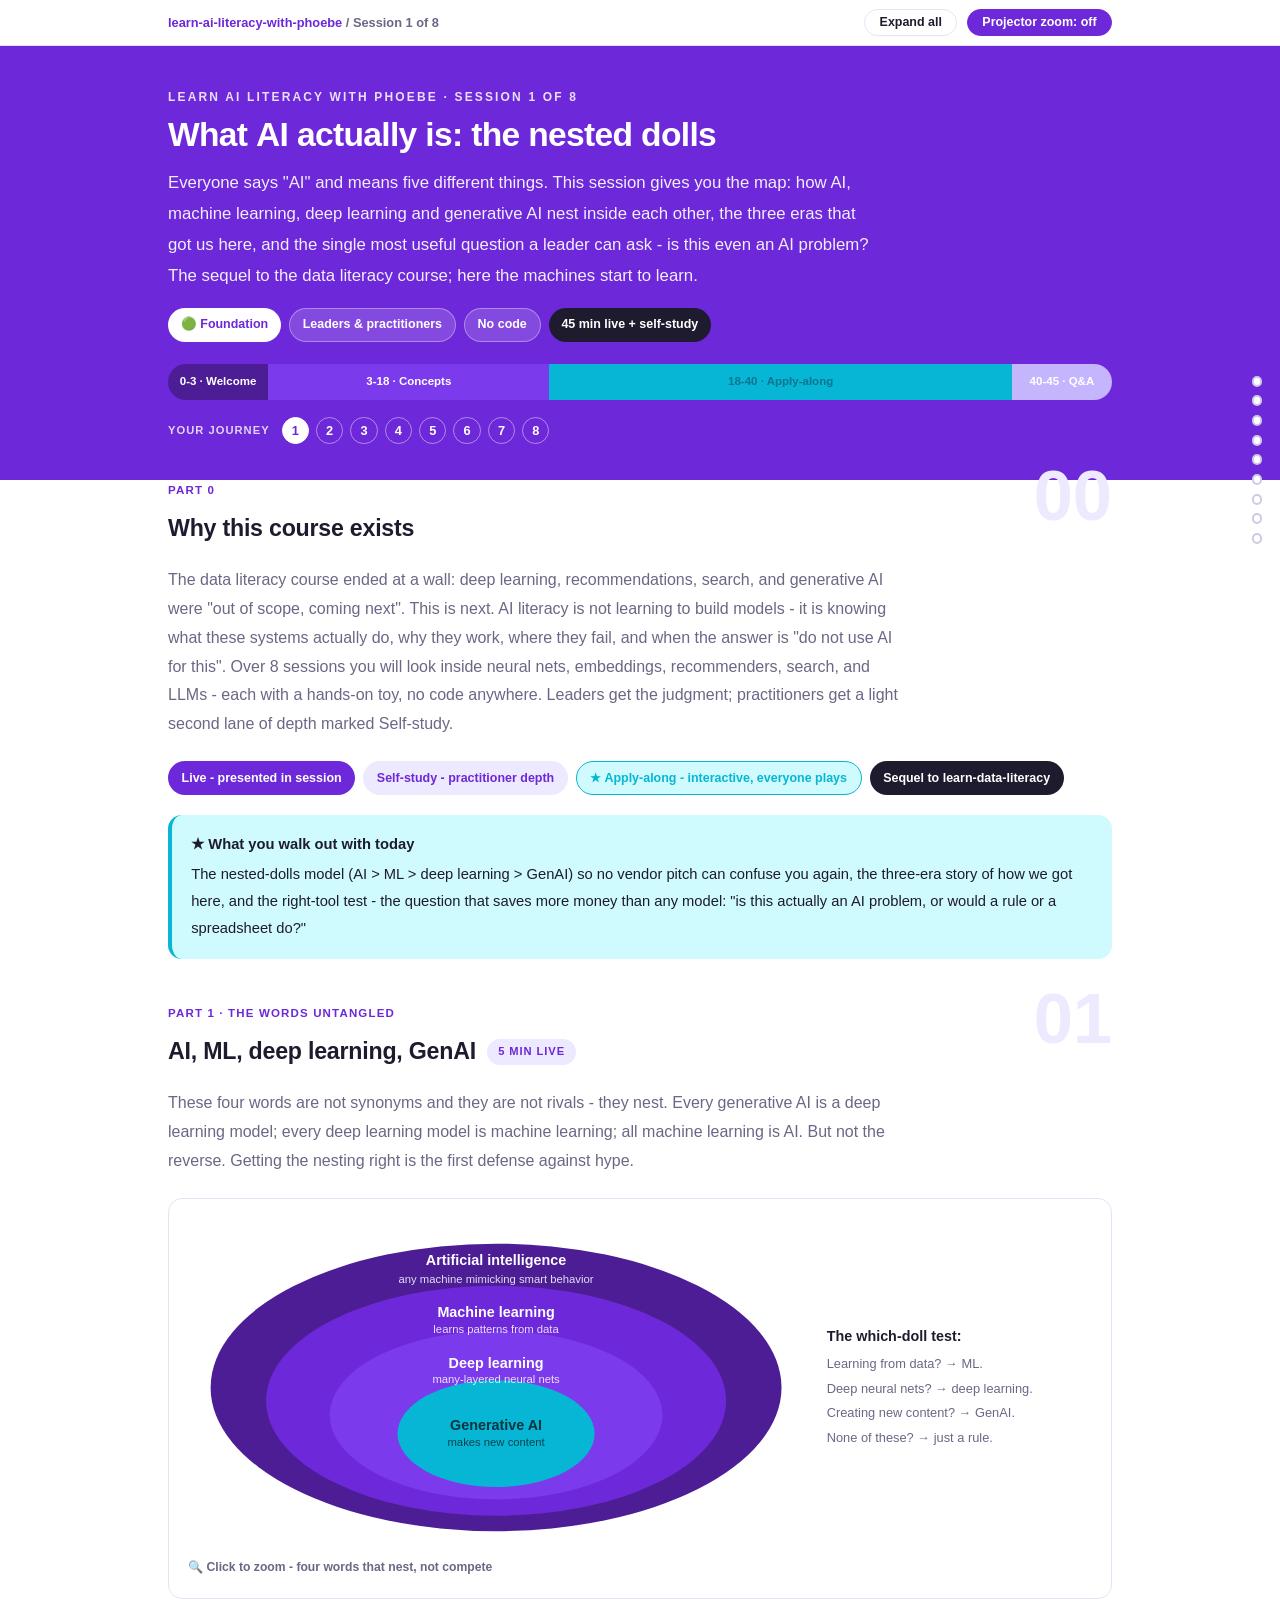
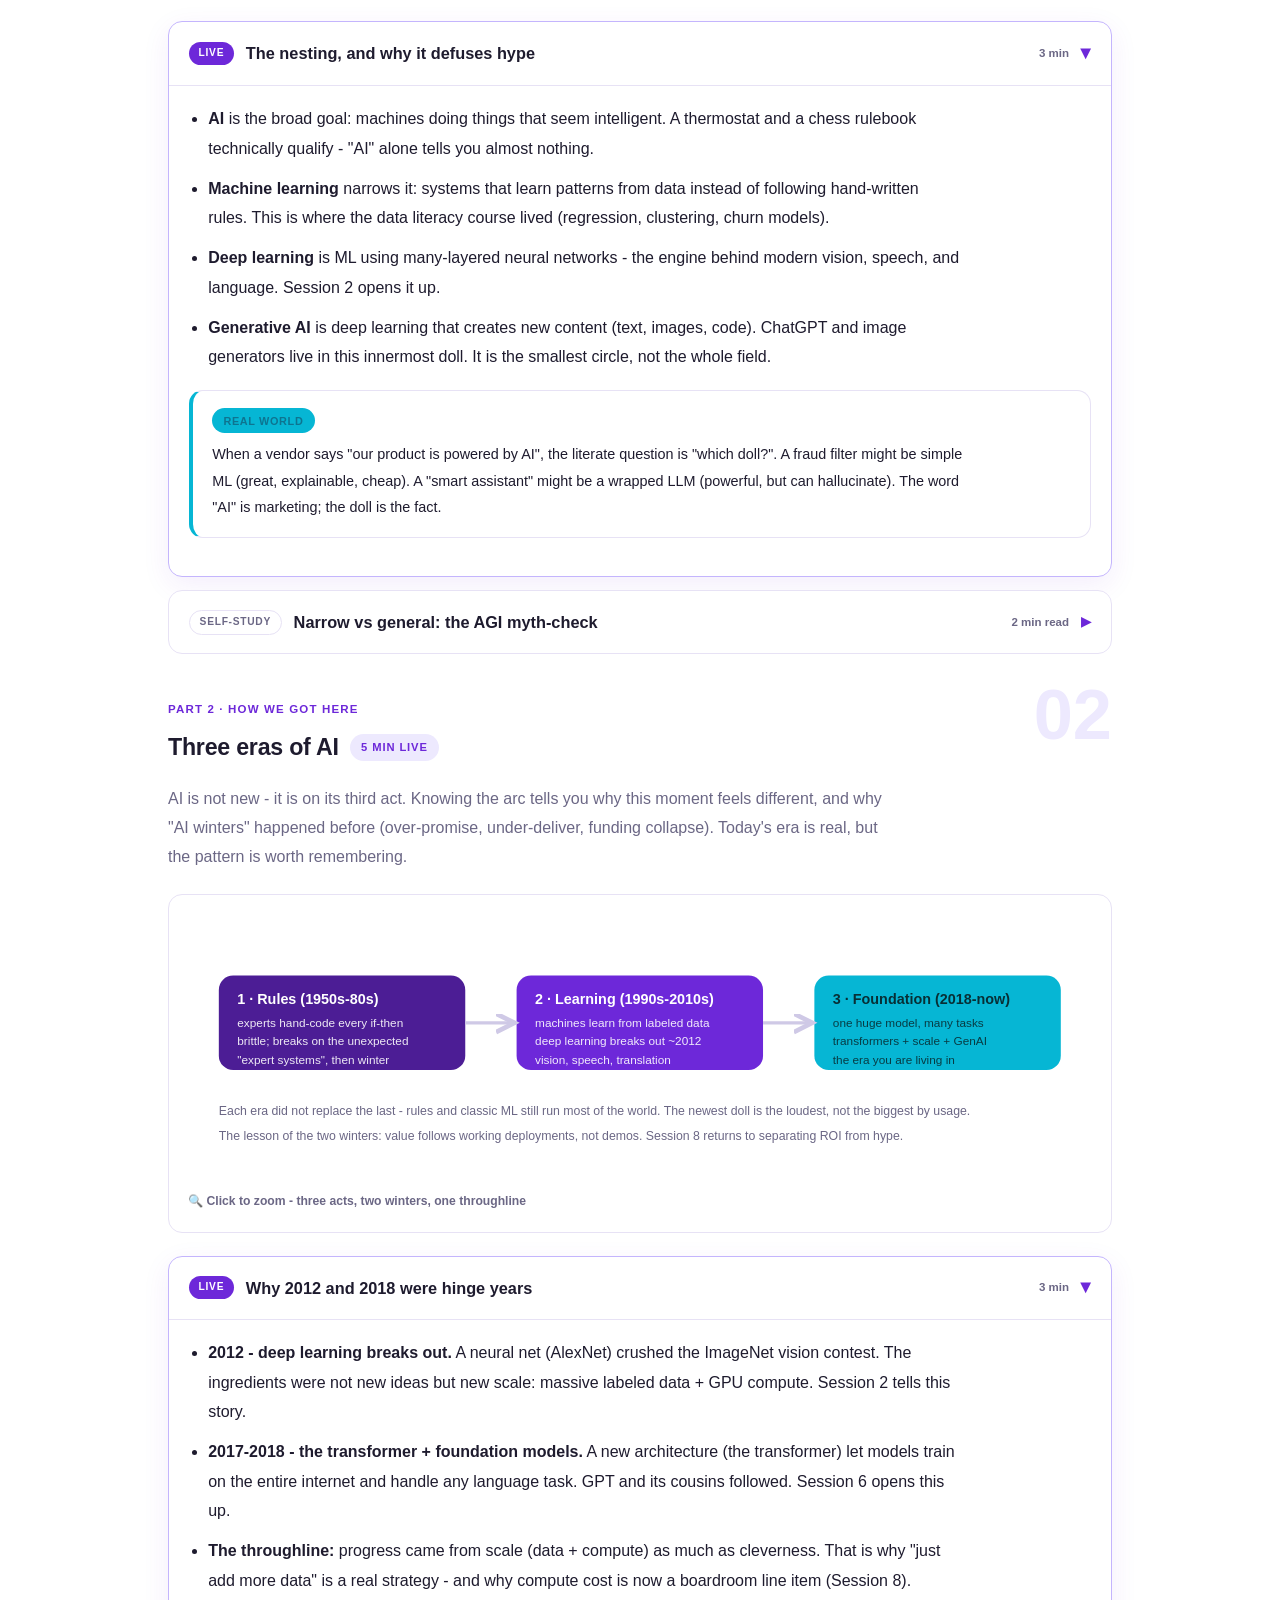
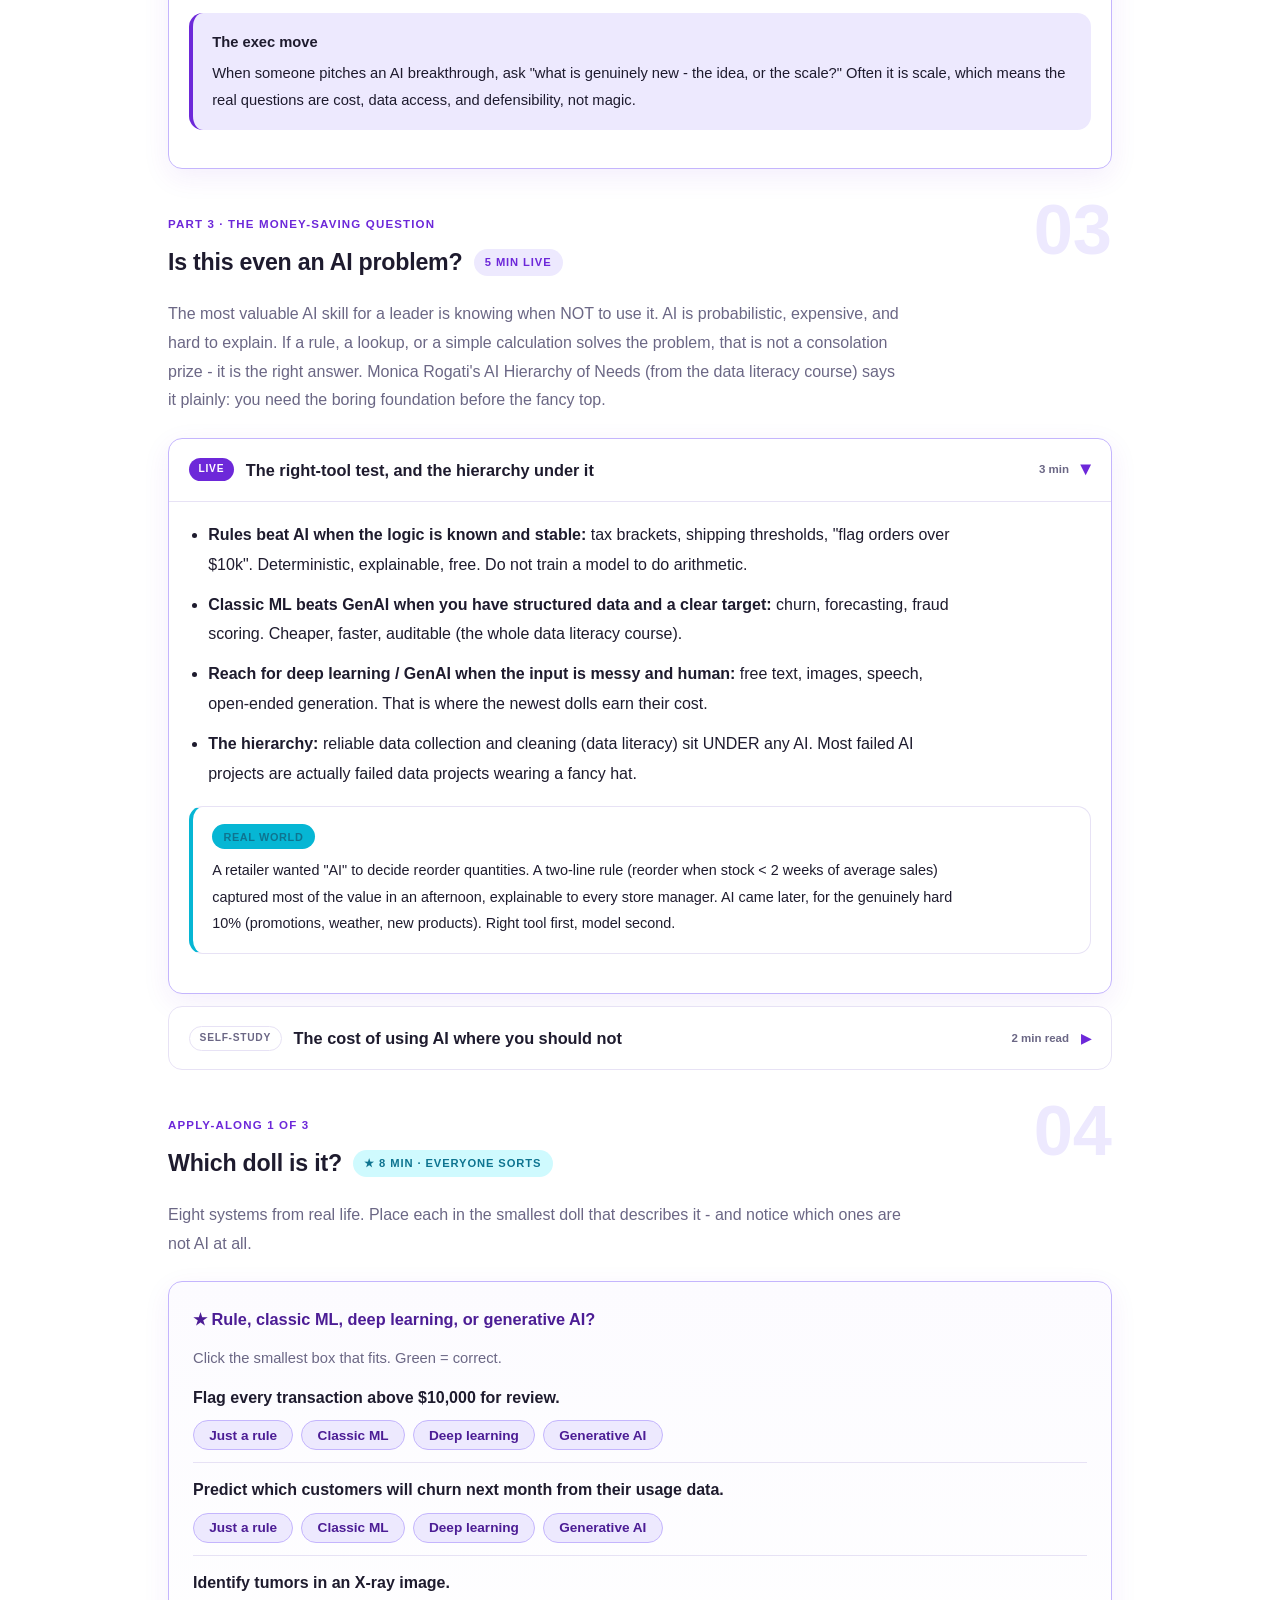
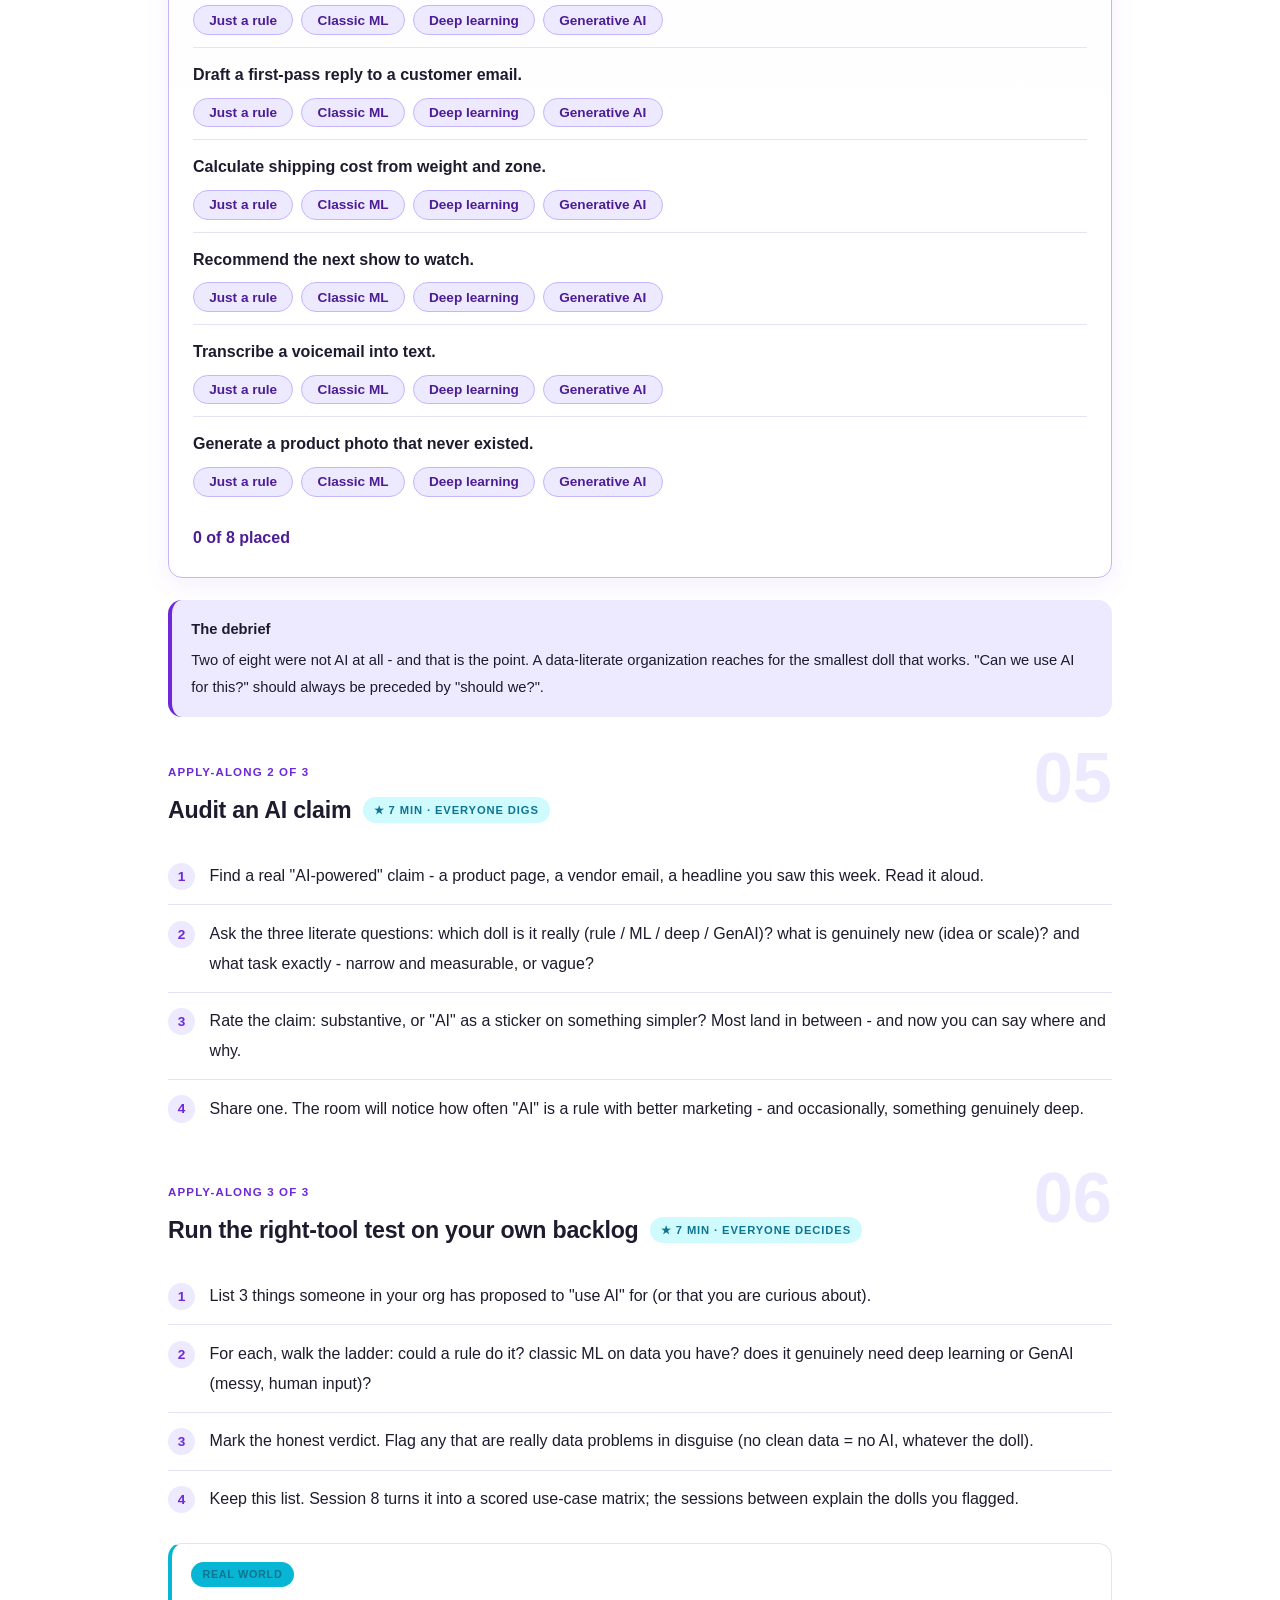
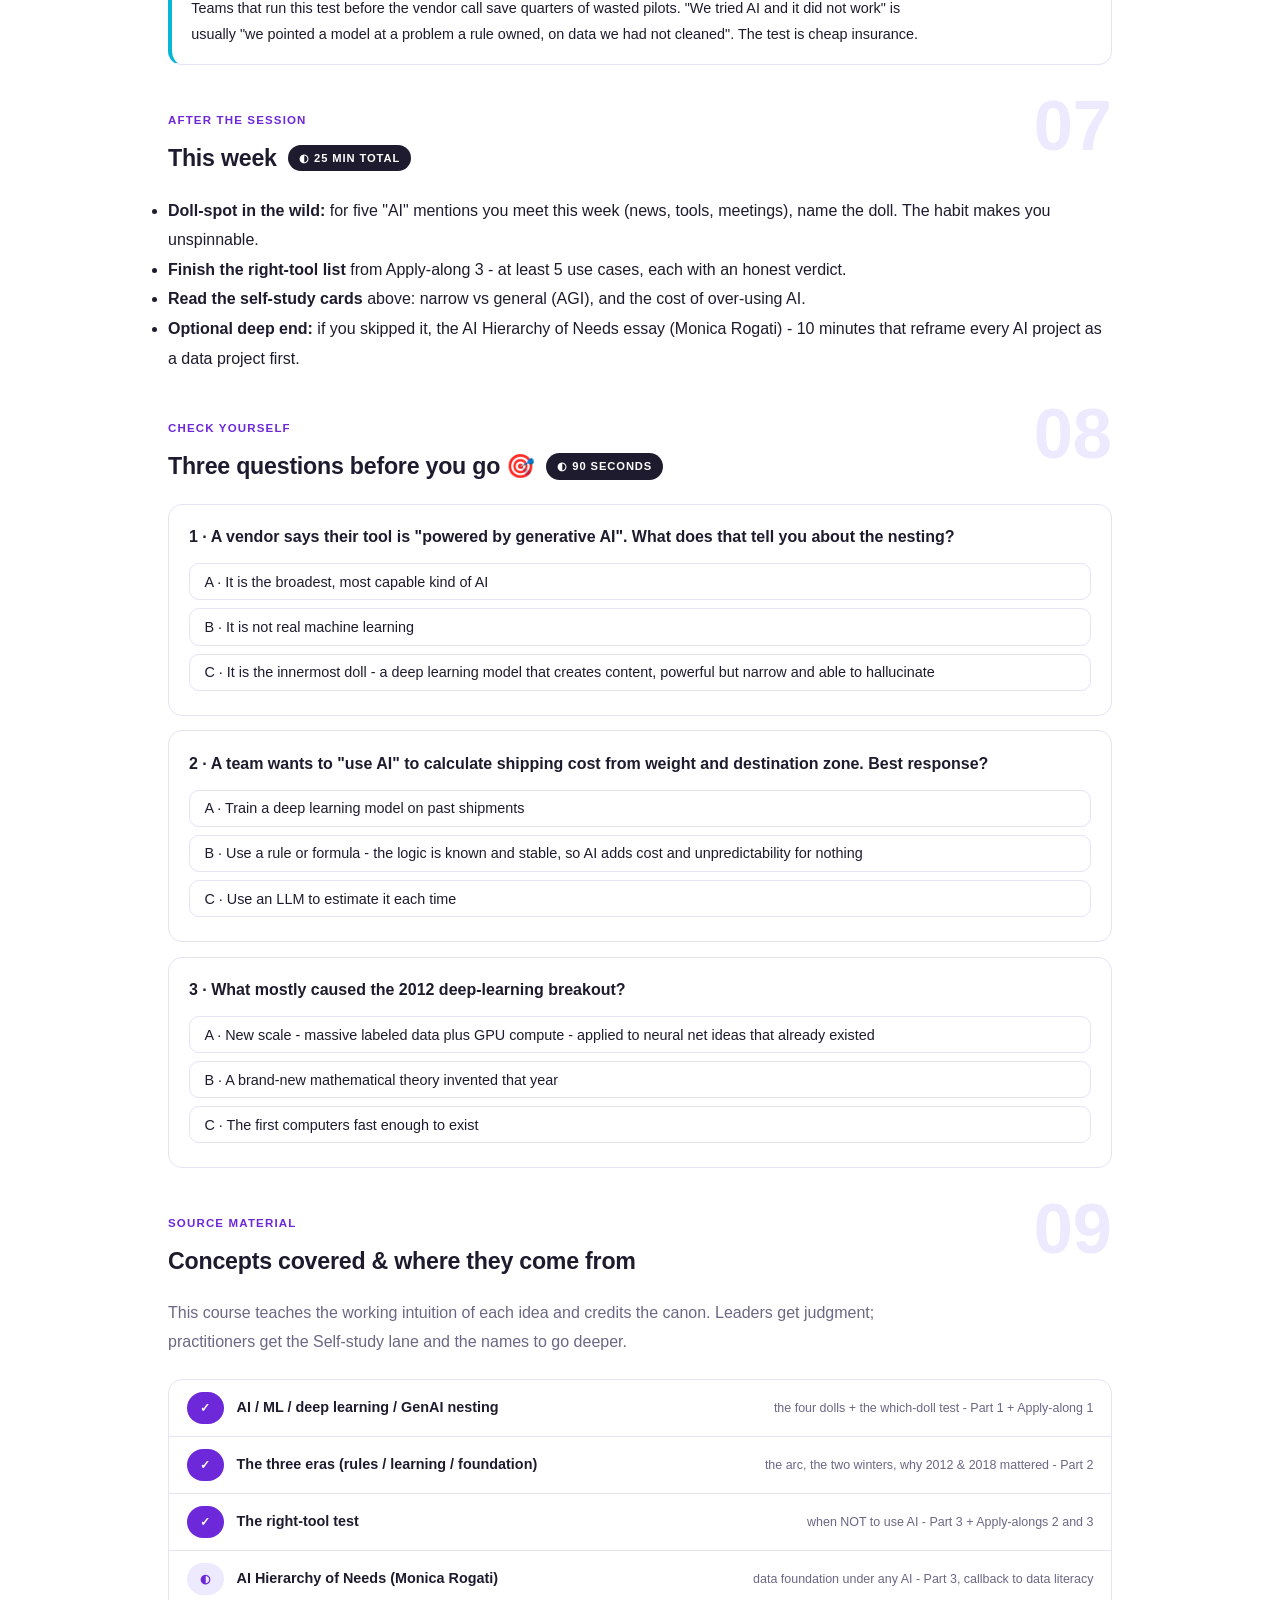
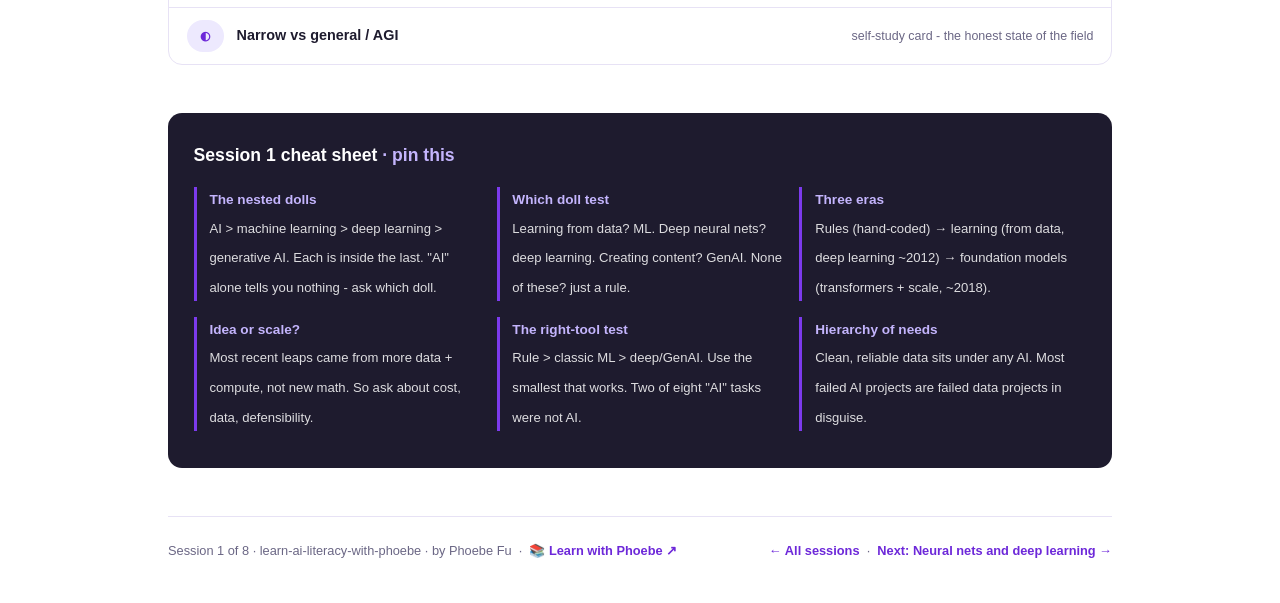
==== courses/01-what-ai-is.html @ 3dcb82e6 "Add Learn with Phoebe hub backlink to footers" ====
<!DOCTYPE html>
<html lang="en">
<head>
<meta charset="UTF-8">
<meta name="viewport" content="width=device-width, initial-scale=1.0">
<title>Session 1 · What AI actually is - learn AI literacy with phoebe</title>
<link rel="stylesheet" href="../assets/style.css?v=1">
</head>
<body>

<div class="toolbar">
  <div class="wrap">
    <span class="crumb"><a href="../index.html">learn-ai-literacy-with-phoebe</a> / Session 1 of 8</span>
    <button class="btn" id="toggle-all" type="button">Expand all</button>
    <button class="btn primary" id="zoom-toggle" type="button">Projector zoom: off</button>
  </div>
</div>

<header class="masthead">
  <div class="wrap">
    <div class="eyebrow">Learn AI Literacy with Phoebe · Session 1 of 8</div>
    <h1>What AI actually is: <span class="accent">the nested dolls</span></h1>
    <p class="sub">Everyone says "AI" and means five different things. This session gives you the map: how AI, machine learning, deep learning and generative AI nest inside each other, the three eras that got us here, and the single most useful question a leader can ask - is this even an AI problem? The sequel to the data literacy course; here the machines start to learn.</p>
    <div class="chip-row">
      <span class="chip level">🟢 Foundation</span>
      <span class="chip audience">Leaders &amp; practitioners</span>
      <span class="chip audience">No code</span>
      <span class="chip time">45 min live + self-study</span>
    </div>
    <div class="agenda">
      <span class="a1" style="flex:1">0-3 · Welcome</span>
      <span class="a2" style="flex:3">3-18 · Concepts</span>
      <span class="a3" style="flex:5">18-40 · Apply-along</span>
      <span class="a4" style="flex:1">40-45 · Q&amp;A</span>
    </div>
  </div>
</header>

<main class="wrap">

  <!-- ============ INTRO ============ -->
  <section class="section" id="intro">
    <div class="section-kicker">
      <span class="klabel">Part 0</span>
      <h2>Why this course exists</h2>
    </div>
    <p class="lede">The data literacy course ended at a wall: deep learning, recommendations, search, and generative AI were "out of scope, coming next". This is next. AI literacy is not learning to build models - it is knowing what these systems actually do, why they work, where they fail, and when the answer is "do not use AI for this". Over 8 sessions you will look inside neural nets, embeddings, recommenders, search, and LLMs - each with a hands-on toy, no code anywhere. Leaders get the judgment; practitioners get a light second lane of depth marked Self-study.</p>
    <div class="legend">
      <span class="pill solid">Live - presented in session</span>
      <span class="pill light">Self-study - practitioner depth</span>
      <span class="pill amber">★ Apply-along - interactive, everyone plays</span>
      <span class="pill inkpill">Sequel to learn-data-literacy</span>
    </div>
    <div class="callout win">
      <strong>★ What you walk out with today</strong>
      The nested-dolls model (AI &gt; ML &gt; deep learning &gt; GenAI) so no vendor pitch can confuse you again, the three-era story of how we got here, and the right-tool test - the question that saves more money than any model: "is this actually an AI problem, or would a rule or a spreadsheet do?"
    </div>
  </section>

  <!-- ============ PART 1: NESTED DOLLS ============ -->
  <section class="section" id="nested">
    <div class="section-kicker">
      <span class="klabel">Part 1 · the words untangled</span>
      <h2>AI, ML, deep learning, GenAI <span class="tag concept">5 min live</span></h2>
    </div>
    <p class="lede">These four words are not synonyms and they are not rivals - they nest. Every generative AI is a deep learning model; every deep learning model is machine learning; all machine learning is AI. But not the reverse. Getting the nesting right is the first defense against hype.</p>

    <figure class="zoomable">
      <svg viewBox="0 0 880 320" xmlns="http://www.w3.org/2000/svg" role="img" aria-label="Concentric nested circles: AI contains machine learning contains deep learning contains generative AI">
        <style>
          .ndT { font: 700 14px Inter, sans-serif; fill: #FFFFFF; text-anchor: middle; }
          .ndS { font: 400 11px Inter, sans-serif; fill: #FFFFFF; opacity: .85; text-anchor: middle; }
          .ndX { font: 400 12.5px Inter, sans-serif; fill: #6B6785; }
          .ndH { font: 700 14px Inter, sans-serif; fill: #1E1B2E; }
        </style>
        <ellipse cx="300" cy="165" rx="278" ry="140" fill="#4C1D95"/>
        <ellipse cx="300" cy="178" rx="224" ry="112" fill="#6D28D9"/>
        <ellipse cx="300" cy="192" rx="162" ry="82" fill="#7C3AED"/>
        <ellipse cx="300" cy="210" rx="96" ry="52" fill="#06B6D4"/>
        <text class="ndT" x="300" y="46">Artificial intelligence</text>
        <text class="ndS" x="300" y="63">any machine mimicking smart behavior</text>
        <text class="ndT" x="300" y="96">Machine learning</text>
        <text class="ndS" x="300" y="112">learns patterns from data</text>
        <text class="ndT" x="300" y="146">Deep learning</text>
        <text class="ndS" x="300" y="161">many-layered neural nets</text>
        <text class="ndT" x="300" y="206" style="fill:#053640">Generative AI</text>
        <text class="ndS" x="300" y="222" style="fill:#053640;opacity:.9">makes new content</text>
        <text class="ndH" x="622" y="120">The which-doll test:</text>
        <text class="ndX" x="622" y="146">Learning from data? → ML.</text>
        <text class="ndX" x="622" y="170">Deep neural nets? → deep learning.</text>
        <text class="ndX" x="622" y="194">Creating new content? → GenAI.</text>
        <text class="ndX" x="622" y="218">None of these? → just a rule.</text>
      </svg>
      <figcaption>🔍 Click to zoom - four words that nest, not compete</figcaption>
    </figure>

    <details class="card" open>
      <summary><span class="mode live">Live</span>The nesting, and why it defuses hype<span class="mini">3 min</span><span class="caret">▶</span></summary>
      <div class="body">
        <ul>
          <li><strong>AI</strong> is the broad goal: machines doing things that seem intelligent. A thermostat and a chess rulebook technically qualify - "AI" alone tells you almost nothing.</li>
          <li><strong>Machine learning</strong> narrows it: systems that learn patterns from data instead of following hand-written rules. This is where the data literacy course lived (regression, clustering, churn models).</li>
          <li><strong>Deep learning</strong> is ML using many-layered neural networks - the engine behind modern vision, speech, and language. Session 2 opens it up.</li>
          <li><strong>Generative AI</strong> is deep learning that creates new content (text, images, code). ChatGPT and image generators live in this innermost doll. It is the smallest circle, not the whole field.</li>
        </ul>
        <div class="callout example">
          <span class="ex-pill">Real world</span>
          <p>When a vendor says "our product is powered by AI", the literate question is "which doll?". A fraud filter might be simple ML (great, explainable, cheap). A "smart assistant" might be a wrapped LLM (powerful, but can hallucinate). The word "AI" is marketing; the doll is the fact.</p>
        </div>
      </div>
    </details>

    <details class="card">
      <summary><span class="mode self">Self-study</span>Narrow vs general: the AGI myth-check<span class="mini">2 min read</span><span class="caret">▶</span></summary>
      <div class="body">
        <p>Every AI in production today is <strong>narrow</strong>: brilliant at one task, useless outside it. The chess engine cannot drive; the language model cannot truly reason about physics it has not seen. <strong>Artificial general intelligence</strong> (AGI) - one system matching humans across any task - does not exist and its timeline is genuinely contested among serious researchers.</p>
        <ul>
          <li>Modern LLMs feel general because language touches everything, but they are still pattern machines with sharp edges (Session 6).</li>
          <li>The leadership takeaway: buy and deploy for narrow, well-defined tasks with clear success metrics. "It will figure it out" is not a spec.</li>
        </ul>
      </div>
    </details>
  </section>

  <!-- ============ PART 2: THREE ERAS ============ -->
  <section class="section" id="eras">
    <div class="section-kicker">
      <span class="klabel">Part 2 · how we got here</span>
      <h2>Three eras of AI <span class="tag concept">5 min live</span></h2>
    </div>
    <p class="lede">AI is not new - it is on its third act. Knowing the arc tells you why this moment feels different, and why "AI winters" happened before (over-promise, under-deliver, funding collapse). Today's era is real, but the pattern is worth remembering.</p>

    <figure class="zoomable">
      <svg viewBox="0 0 880 260" xmlns="http://www.w3.org/2000/svg" role="img" aria-label="Timeline of three AI eras: rules, machine learning, foundation models">
        <style>
          .erT { font: 700 14px Inter, sans-serif; fill: #FFFFFF; }
          .erS { font: 400 11.5px Inter, sans-serif; fill: #FFFFFF; opacity: .9; }
          .erX { font: 400 12px Inter, sans-serif; fill: #6B6785; }
          .erL { stroke: #CFC9E6; stroke-width: 3; fill: none; marker-end: url(#erAh); }
        </style>
        <defs>
          <marker id="erAh" markerWidth="9" markerHeight="9" refX="6" refY="3" orient="auto">
            <path d="M0,0 L6,3 L0,6" fill="none" stroke="#CFC9E6" stroke-width="1.5"/>
          </marker>
        </defs>
        <rect x="30" y="60" width="240" height="92" rx="14" fill="#4C1D95"/>
        <text class="erT" x="48" y="88">1 · Rules (1950s-80s)</text>
        <text class="erS" x="48" y="110">experts hand-code every if-then</text>
        <text class="erS" x="48" y="128">brittle; breaks on the unexpected</text>
        <text class="erS" x="48" y="146">"expert systems", then winter</text>
        <rect x="320" y="60" width="240" height="92" rx="14" fill="#6D28D9"/>
        <text class="erT" x="338" y="88">2 · Learning (1990s-2010s)</text>
        <text class="erS" x="338" y="110">machines learn from labeled data</text>
        <text class="erS" x="338" y="128">deep learning breaks out ~2012</text>
        <text class="erS" x="338" y="146">vision, speech, translation</text>
        <rect x="610" y="60" width="240" height="92" rx="14" fill="#06B6D4"/>
        <text class="erT" x="628" y="88" style="fill:#082F35">3 · Foundation (2018-now)</text>
        <text class="erS" x="628" y="110" style="fill:#082F35">one huge model, many tasks</text>
        <text class="erS" x="628" y="128" style="fill:#082F35">transformers + scale + GenAI</text>
        <text class="erS" x="628" y="146" style="fill:#082F35">the era you are living in</text>
        <line class="erL" x1="270" y1="106" x2="318" y2="106"/>
        <line class="erL" x1="560" y1="106" x2="608" y2="106"/>
        <text class="erX" x="30" y="196">Each era did not replace the last - rules and classic ML still run most of the world. The newest doll is the loudest, not the biggest by usage.</text>
        <text class="erX" x="30" y="220">The lesson of the two winters: value follows working deployments, not demos. Session 8 returns to separating ROI from hype.</text>
      </svg>
      <figcaption>🔍 Click to zoom - three acts, two winters, one throughline</figcaption>
    </figure>

    <details class="card" open>
      <summary><span class="mode live">Live</span>Why 2012 and 2018 were hinge years<span class="mini">3 min</span><span class="caret">▶</span></summary>
      <div class="body">
        <ul>
          <li><strong>2012 - deep learning breaks out.</strong> A neural net (AlexNet) crushed the ImageNet vision contest. The ingredients were not new ideas but new scale: massive labeled data + GPU compute. Session 2 tells this story.</li>
          <li><strong>2017-2018 - the transformer + foundation models.</strong> A new architecture (the transformer) let models train on the entire internet and handle any language task. GPT and its cousins followed. Session 6 opens this up.</li>
          <li><strong>The throughline:</strong> progress came from scale (data + compute) as much as cleverness. That is why "just add more data" is a real strategy - and why compute cost is now a boardroom line item (Session 8).</li>
        </ul>
        <div class="callout tip">
          <strong>The exec move</strong>
          When someone pitches an AI breakthrough, ask "what is genuinely new - the idea, or the scale?" Often it is scale, which means the real questions are cost, data access, and defensibility, not magic.
        </div>
      </div>
    </details>
  </section>

  <!-- ============ PART 3: RIGHT TOOL ============ -->
  <section class="section" id="right-tool">
    <div class="section-kicker">
      <span class="klabel">Part 3 · the money-saving question</span>
      <h2>Is this even an AI problem? <span class="tag concept">5 min live</span></h2>
    </div>
    <p class="lede">The most valuable AI skill for a leader is knowing when NOT to use it. AI is probabilistic, expensive, and hard to explain. If a rule, a lookup, or a simple calculation solves the problem, that is not a consolation prize - it is the right answer. Monica Rogati's AI Hierarchy of Needs (from the data literacy course) says it plainly: you need the boring foundation before the fancy top.</p>

    <details class="card" open>
      <summary><span class="mode live">Live</span>The right-tool test, and the hierarchy under it<span class="mini">3 min</span><span class="caret">▶</span></summary>
      <div class="body">
        <ul>
          <li><strong>Rules beat AI when the logic is known and stable:</strong> tax brackets, shipping thresholds, "flag orders over $10k". Deterministic, explainable, free. Do not train a model to do arithmetic.</li>
          <li><strong>Classic ML beats GenAI when you have structured data and a clear target:</strong> churn, forecasting, fraud scoring. Cheaper, faster, auditable (the whole data literacy course).</li>
          <li><strong>Reach for deep learning / GenAI when the input is messy and human:</strong> free text, images, speech, open-ended generation. That is where the newest dolls earn their cost.</li>
          <li><strong>The hierarchy:</strong> reliable data collection and cleaning (data literacy) sit UNDER any AI. Most failed AI projects are actually failed data projects wearing a fancy hat.</li>
        </ul>
        <div class="callout example">
          <span class="ex-pill">Real world</span>
          <p>A retailer wanted "AI" to decide reorder quantities. A two-line rule (reorder when stock &lt; 2 weeks of average sales) captured most of the value in an afternoon, explainable to every store manager. AI came later, for the genuinely hard 10% (promotions, weather, new products). Right tool first, model second.</p>
        </div>
      </div>
    </details>

    <details class="card">
      <summary><span class="mode self">Self-study</span>The cost of using AI where you should not<span class="mini">2 min read</span><span class="caret">▶</span></summary>
      <div class="body">
        <p>Reaching for AI reflexively has real costs beyond the bill: you inherit unpredictability (it can be wrong in surprising ways), opacity (hard to explain to auditors or customers), and a maintenance burden (models drift, prompts break, vendors change). A rule you can read in one line has none of these. The literate default is: simplest tool that meets the bar, escalate only when it does not. Session 8 turns this into a use-case scorecard.</p>
      </div>
    </details>
  </section>

  <!-- ============ DEMO 1 ============ -->
  <section class="section" id="demo-1">
    <div class="section-kicker">
      <span class="klabel">Apply-along 1 of 3</span>
      <h2>Which doll is it? <span class="tag demo">★ 8 min · everyone sorts</span></h2>
    </div>
    <p class="lede">Eight systems from real life. Place each in the smallest doll that describes it - and notice which ones are not AI at all.</p>
    <div class="widget" data-widget="sorter" data-config='{
      "title": "★ Rule, classic ML, deep learning, or generative AI?",
      "intro": "Click the smallest box that fits. Green = correct.",
      "categories": ["Just a rule", "Classic ML", "Deep learning", "Generative AI"],
      "items": [
        {"t": "Flag every transaction above $10,000 for review.", "c": 0, "why": "a fixed threshold - deterministic logic, no learning, no AI needed"},
        {"t": "Predict which customers will churn next month from their usage data.", "c": 1, "why": "learns a pattern from structured data with a clear target - classic ML (data literacy course)"},
        {"t": "Identify tumors in an X-ray image.", "c": 2, "why": "messy image input, learned features - a deep neural net (CNN, Session 2)"},
        {"t": "Draft a first-pass reply to a customer email.", "c": 3, "why": "creates new text - generative AI (an LLM, Session 6)"},
        {"t": "Calculate shipping cost from weight and zone.", "c": 0, "why": "a formula - never train a model to do arithmetic"},
        {"t": "Recommend the next show to watch.", "c": 1, "why": "collaborative filtering on ratings - classic ML at heart (Session 4)"},
        {"t": "Transcribe a voicemail into text.", "c": 2, "why": "speech-to-text is a deep learning workhorse"},
        {"t": "Generate a product photo that never existed.", "c": 3, "why": "image generation - generative AI (diffusion models)"}
      ]}'></div>
    <div class="callout tip">
      <strong>The debrief</strong>
      Two of eight were not AI at all - and that is the point. A data-literate organization reaches for the smallest doll that works. "Can we use AI for this?" should always be preceded by "should we?".
    </div>
  </section>

  <!-- ============ DEMO 2 ============ -->
  <section class="section" id="demo-2">
    <div class="section-kicker">
      <span class="klabel">Apply-along 2 of 3</span>
      <h2>Audit an AI claim <span class="tag demo">★ 7 min · everyone digs</span></h2>
    </div>
    <div class="steps">
      <div class="step"><p>Find a real "AI-powered" claim - a product page, a vendor email, a headline you saw this week. Read it aloud.</p></div>
      <div class="step"><p>Ask the three literate questions: which doll is it really (rule / ML / deep / GenAI)? what is genuinely new (idea or scale)? and what task exactly - narrow and measurable, or vague?</p></div>
      <div class="step"><p>Rate the claim: substantive, or "AI" as a sticker on something simpler? Most land in between - and now you can say where and why.</p></div>
      <div class="step"><p>Share one. The room will notice how often "AI" is a rule with better marketing - and occasionally, something genuinely deep.</p></div>
    </div>
  </section>

  <!-- ============ DEMO 3 ============ -->
  <section class="section" id="demo-3">
    <div class="section-kicker">
      <span class="klabel">Apply-along 3 of 3</span>
      <h2>Run the right-tool test on your own backlog <span class="tag demo">★ 7 min · everyone decides</span></h2>
    </div>
    <div class="steps">
      <div class="step"><p>List 3 things someone in your org has proposed to "use AI" for (or that you are curious about).</p></div>
      <div class="step"><p>For each, walk the ladder: could a rule do it? classic ML on data you have? does it genuinely need deep learning or GenAI (messy, human input)?</p></div>
      <div class="step"><p>Mark the honest verdict. Flag any that are really data problems in disguise (no clean data = no AI, whatever the doll).</p></div>
      <div class="step"><p>Keep this list. Session 8 turns it into a scored use-case matrix; the sessions between explain the dolls you flagged.</p></div>
    </div>
    <div class="callout example">
      <span class="ex-pill">Real world</span>
      <p>Teams that run this test before the vendor call save quarters of wasted pilots. "We tried AI and it did not work" is usually "we pointed a model at a problem a rule owned, on data we had not cleaned". The test is cheap insurance.</p>
    </div>
  </section>

  <!-- ============ HOMEWORK ============ -->
  <section class="section" id="exercise">
    <div class="section-kicker">
      <span class="klabel">After the session</span>
      <h2>This week <span class="tag exercise">◐ 25 min total</span></h2>
    </div>
    <ul>
      <li><strong>Doll-spot in the wild:</strong> for five "AI" mentions you meet this week (news, tools, meetings), name the doll. The habit makes you unspinnable.</li>
      <li><strong>Finish the right-tool list</strong> from Apply-along 3 - at least 5 use cases, each with an honest verdict.</li>
      <li><strong>Read the self-study cards</strong> above: narrow vs general (AGI), and the cost of over-using AI.</li>
      <li><strong>Optional deep end:</strong> if you skipped it, the AI Hierarchy of Needs essay (Monica Rogati) - 10 minutes that reframe every AI project as a data project first.</li>
    </ul>
  </section>

  <!-- ============ QUIZ ============ -->
  <section class="section" id="quiz">
    <div class="section-kicker">
      <span class="klabel">Check yourself</span>
      <h2>Three questions before you go 🎯 <span class="tag exercise">◐ 90 seconds</span></h2>
    </div>
    <div class="quiz-q" data-answer="2">
      <p class="qtext">1 · A vendor says their tool is "powered by generative AI". What does that tell you about the nesting?</p>
      <button class="qopt" type="button">A · It is the broadest, most capable kind of AI</button>
      <button class="qopt" type="button">B · It is not real machine learning</button>
      <button class="qopt" type="button">C · It is the innermost doll - a deep learning model that creates content, powerful but narrow and able to hallucinate</button>
      <p class="qwhy">GenAI is the smallest circle inside deep learning inside ML inside AI. Powerful for messy, generative tasks - not a synonym for "the best AI".</p>
    </div>
    <div class="quiz-q" data-answer="1">
      <p class="qtext">2 · A team wants to "use AI" to calculate shipping cost from weight and destination zone. Best response?</p>
      <button class="qopt" type="button">A · Train a deep learning model on past shipments</button>
      <button class="qopt" type="button">B · Use a rule or formula - the logic is known and stable, so AI adds cost and unpredictability for nothing</button>
      <button class="qopt" type="button">C · Use an LLM to estimate it each time</button>
      <p class="qwhy">The right-tool test: known, stable logic belongs in a rule. Never train (or prompt) a model to do arithmetic a formula nails for free.</p>
    </div>
    <div class="quiz-q" data-answer="0">
      <p class="qtext">3 · What mostly caused the 2012 deep-learning breakout?</p>
      <button class="qopt" type="button">A · New scale - massive labeled data plus GPU compute - applied to neural net ideas that already existed</button>
      <button class="qopt" type="button">B · A brand-new mathematical theory invented that year</button>
      <button class="qopt" type="button">C · The first computers fast enough to exist</button>
      <p class="qwhy">The ideas were decades old; data and GPU scale made them work. That is why "is it the idea or the scale?" is such a sharp question.</p>
    </div>
    <p class="quiz-score"></p>
  </section>

  <!-- ============ SOURCES ============ -->
  <section class="section" id="official">
    <div class="section-kicker">
      <span class="klabel">Source material</span>
      <h2>Concepts covered &amp; where they come from</h2>
    </div>
    <p class="lede">This course teaches the working intuition of each idea and credits the canon. Leaders get judgment; practitioners get the Self-study lane and the names to go deeper.</p>
    <div class="covered">
      <div class="covered-row"><span class="status pill solid">✓</span><span class="name">AI / ML / deep learning / GenAI nesting</span><span class="note">the four dolls + the which-doll test - Part 1 + Apply-along 1</span></div>
      <div class="covered-row"><span class="status pill solid">✓</span><span class="name">The three eras (rules / learning / foundation)</span><span class="note">the arc, the two winters, why 2012 &amp; 2018 mattered - Part 2</span></div>
      <div class="covered-row"><span class="status pill solid">✓</span><span class="name">The right-tool test</span><span class="note">when NOT to use AI - Part 3 + Apply-alongs 2 and 3</span></div>
      <div class="covered-row"><span class="status pill light">◐</span><span class="name">AI Hierarchy of Needs (Monica Rogati)</span><span class="note">data foundation under any AI - Part 3, callback to data literacy</span></div>
      <div class="covered-row"><span class="status pill light">◐</span><span class="name">Narrow vs general / AGI</span><span class="note">self-study card - the honest state of the field</span></div>
    </div>
  </section>

  <!-- ============ CHEAT SHEET ============ -->
  <section class="cheat" id="cheatsheet">
    <h3>Session 1 cheat sheet <span>· pin this</span></h3>
    <div class="grid-2">
      <div class="cheat-item"><b>The nested dolls</b><span>AI &gt; machine learning &gt; deep learning &gt; generative AI. Each is inside the last. "AI" alone tells you nothing - ask which doll.</span></div>
      <div class="cheat-item"><b>Which doll test</b><span>Learning from data? ML. Deep neural nets? deep learning. Creating content? GenAI. None of these? just a rule.</span></div>
      <div class="cheat-item"><b>Three eras</b><span>Rules (hand-coded) → learning (from data, deep learning ~2012) → foundation models (transformers + scale, ~2018).</span></div>
      <div class="cheat-item"><b>Idea or scale?</b><span>Most recent leaps came from more data + compute, not new math. So ask about cost, data, defensibility.</span></div>
      <div class="cheat-item"><b>The right-tool test</b><span>Rule &gt; classic ML &gt; deep/GenAI. Use the smallest that works. Two of eight "AI" tasks were not AI.</span></div>
      <div class="cheat-item"><b>Hierarchy of needs</b><span>Clean, reliable data sits under any AI. Most failed AI projects are failed data projects in disguise.</span></div>
    </div>
  </section>

  <footer class="pagefoot">
    <span>Session 1 of 8 · learn-ai-literacy-with-phoebe · by Phoebe Fu &nbsp;·&nbsp; 📚 <a href="https://phoebefu6.github.io/learn-with-phoebe/">Learn with Phoebe ↗</a></span>
    <span><a href="../index.html">← All sessions</a> &nbsp;·&nbsp; <a href="02-neural-nets.html">Next: Neural nets and deep learning →</a></span>
  </footer>

</main>

<script src="../assets/app.js?v=1"></script>
<script src="../assets/widgets.js?v=1"></script>
</body>
</html>
---- assets/style.css ----
/* learn-data-literacy-with-phoebe - editorial bold design system
   Accent: electric violet #6D28D9 · Ink: #1E1B2E · Flagship: cyan #06B6D4 */

:root {
  --indigo: #6D28D9;
  --indigo-deep: #4C1D95;
  --indigo-mid: #7C3AED;
  --indigo-soft: #C4B5FD;
  --indigo-50: #EDE9FE;
  --ink: #1E1B2E;
  --muted: #6B6785;
  --faint: #CFC9E6;
  --hairline: #E7E2F5;
  --amber: #06B6D4;
  --amber-ink: #0E7490;
  --amber-50: #CFFAFE;
  --paper: #FFFFFF;
  --code-bg: #14082E;
  --code-ink: #EAE4FA;
  --radius: 14px;
}

* { margin: 0; padding: 0; box-sizing: border-box; }

html { font-size: 16px; scroll-behavior: smooth; }
html.zoom-125 { font-size: 20px; }
html.zoom-150 { font-size: 24px; }

body {
  font-family: "Inter", -apple-system, BlinkMacSystemFont, "Segoe UI", Roboto, sans-serif;
  background: var(--paper);
  color: var(--ink);
  line-height: 1.85;
  font-feature-settings: "tnum";
}

.wrap { max-width: 62rem; margin: 0 auto; padding: 0 1.5rem; }

/* ---------- header band ---------- */
.masthead {
  background: var(--indigo);
  color: #fff;
  padding: 2.5rem 0 2.25rem;
}
.masthead .eyebrow {
  font-size: .75rem;
  letter-spacing: .18em;
  text-transform: uppercase;
  opacity: .85;
  font-weight: 600;
}
.masthead h1 {
  font-size: 2.1rem;
  line-height: 1.15;
  font-weight: 800;
  margin: .5rem 0 .75rem;
  letter-spacing: -.02em;
}
.masthead h1 .accent { color: inherit; }
.masthead .sub { font-size: 1.05rem; opacity: .92; max-width: 44rem; }

.chip-row { display: flex; flex-wrap: wrap; gap: .5rem; margin-top: 1.1rem; }
.chip {
  display: inline-flex;
  align-items: center;
  gap: .35rem;
  border-radius: 999px;
  padding: .25rem .8rem;
  font-size: .78rem;
  font-weight: 600;
  white-space: nowrap;
}
.chip.level { background: #fff; color: var(--indigo); }
.chip.audience { background: rgba(255,255,255,.16); color: #fff; border: 1px solid rgba(255,255,255,.35); }
.chip.time { background: var(--ink); color: #fff; font-variant-numeric: tabular-nums; }

/* ---------- agenda bar ---------- */
.agenda {
  display: flex;
  border-radius: 999px;
  overflow: hidden;
  margin: 1.4rem 0 0;
  font-size: .72rem;
  font-weight: 600;
  text-align: center;
  color: #fff;
}
.agenda span { padding: .45rem .3rem; white-space: nowrap; overflow: hidden; text-overflow: ellipsis; }
.agenda .a1 { background: var(--indigo-deep); }
.agenda .a2 { background: var(--indigo-mid); }
.agenda .a3 { background: var(--amber); color: var(--amber-ink); }
.agenda .a4 { background: var(--indigo-soft); }

/* ---------- toolbar ---------- */
.toolbar {
  position: sticky;
  top: 0;
  z-index: 40;
  background: rgba(255,255,255,.94);
  backdrop-filter: blur(6px);
  border-bottom: 1px solid var(--hairline);
  padding: .55rem 0;
}
.toolbar .wrap { display: flex; align-items: center; gap: .6rem; }
.toolbar .crumb { font-size: .8rem; color: var(--muted); font-weight: 600; margin-right: auto; }
.toolbar .crumb a { color: var(--indigo); text-decoration: none; }
.btn {
  border: 1px solid var(--hairline);
  background: #fff;
  color: var(--ink);
  border-radius: 999px;
  padding: .35rem .9rem;
  font-size: .78rem;
  font-weight: 600;
  cursor: pointer;
  font-family: inherit;
  transition: all .15s ease;
}
.btn:hover { border-color: var(--indigo); color: var(--indigo); }
.btn.primary { background: var(--indigo); border-color: var(--indigo); color: #fff; }
.btn.primary:hover { background: var(--indigo-deep); }

/* ---------- sections ---------- */
main { padding: 2.5rem 0 4rem; }

.section { margin-bottom: 2.8rem; }
.section-kicker { margin-bottom: 1rem; }
.section-kicker .klabel {
  display: block;
  font-size: .72rem;
  text-transform: uppercase;
  letter-spacing: .1em;
  color: var(--indigo);
  font-weight: 700;
  margin-bottom: .35rem;
}
.section-kicker h2 {
  font-size: 1.45rem;
  font-weight: 800;
  letter-spacing: -.01em;
  display: flex;
  align-items: center;
  gap: .7rem;
  flex-wrap: wrap;
}
.section-kicker .tag {
  border-radius: 999px;
  padding: .18rem .7rem;
  font-size: .7rem;
  font-weight: 700;
  text-transform: uppercase;
  letter-spacing: .08em;
}
.tag.concept { background: var(--indigo-50); color: var(--indigo); }
.tag.demo { background: var(--amber-50); color: var(--amber-ink); }
.tag.exercise { background: var(--ink); color: #fff; }

.lede { color: var(--muted); max-width: 46rem; margin-bottom: 1.4rem; line-height: 1.8; }

/* live vs self-study markers on cards */
.mode {
  font-size: .64rem;
  font-weight: 700;
  text-transform: uppercase;
  letter-spacing: .07em;
  padding: .14rem .6rem;
  border-radius: 999px;
  flex: none;
}
.mode.live { background: var(--indigo); color: #fff; }
.mode.self { background: #fff; color: var(--muted); border: 1px solid var(--hairline); }

/* ---------- accordions ---------- */
details.card {
  border: 1px solid var(--hairline);
  border-radius: var(--radius);
  margin-bottom: .8rem;
  overflow: hidden;
  background: #fff;
}
details.card[open] { border-color: var(--indigo-soft); box-shadow: 0 8px 28px rgba(109,40,217,.08); }
details.card summary {
  list-style: none;
  cursor: pointer;
  padding: 1rem 1.25rem;
  display: flex;
  align-items: center;
  gap: .75rem;
  font-weight: 700;
  font-size: 1.02rem;
  user-select: none;
}
details.card summary::-webkit-details-marker { display: none; }
details.card summary .dot {
  width: .6rem; height: .6rem;
  border-radius: 999px;
  background: var(--indigo);
  flex: none;
}
details.card summary .mini { margin-left: auto; font-size: .72rem; color: var(--muted); font-weight: 600; white-space: nowrap; }
details.card summary .caret { transition: transform .2s ease; color: var(--indigo); font-size: .8rem; }
details.card[open] summary .caret { transform: rotate(90deg); }
details.card .body { padding: 0 1.25rem 1.4rem; border-top: 1px solid var(--hairline); padding-top: 1.15rem; }
details.card .body p { margin-bottom: 1.05rem; max-width: 48rem; }
details.card .body p:last-child { margin-bottom: 0; }
details.card .body ul, details.card .body ol { margin: 0 0 1.1rem 1.2rem; max-width: 47rem; }
details.card .body li { margin-bottom: .65rem; }
details.card .body h4 { font-size: .95rem; font-weight: 700; margin: 1.1rem 0 .45rem; }
details.card .body h4:first-child { margin-top: 0; }

/* ---------- pills & legends ---------- */
.legend { display: flex; flex-wrap: wrap; gap: .5rem; margin: 0 0 1.2rem; }
.pill {
  display: inline-flex;
  align-items: center;
  gap: .4rem;
  border-radius: 999px;
  padding: .28rem .85rem;
  font-size: .78rem;
  font-weight: 600;
}
.pill.solid { background: var(--indigo); color: #fff; }
.pill.light { background: var(--indigo-50); color: var(--indigo); }
.pill.inkpill { background: var(--ink); color: #fff; }
.pill.amber, .pill.peach { background: var(--amber-50); color: var(--amber); border: 1.5px solid var(--amber); }
.pill.bare { color: var(--faint); }

/* ---------- 4D grid ---------- */
.grid-2 { display: grid; grid-template-columns: repeat(auto-fit, minmax(15rem, 1fr)); gap: .8rem; margin: .5rem 0 1rem; }
.d-card {
  border: 1px solid var(--hairline);
  border-left: 4px solid var(--indigo);
  border-radius: 10px;
  padding: 1rem 1.1rem;
}
.d-card h4 { font-size: .95rem; margin-bottom: .3rem; }
.d-card h4 .lead-letter { color: var(--indigo); }
.d-card p { font-size: .86rem; color: var(--muted); margin: 0; }

/* ---------- tables ---------- */
table.clean { width: 100%; border-collapse: collapse; font-size: .9rem; margin: .4rem 0 1rem; }
table.clean th {
  text-align: left;
  font-size: .72rem;
  text-transform: uppercase;
  letter-spacing: .08em;
  color: var(--muted);
  padding: .5rem .6rem;
  border-bottom: 2px solid var(--ink);
}
table.clean td { padding: .7rem .6rem; border-bottom: .5px solid var(--hairline); vertical-align: top; line-height: 1.7; }
table.clean td:first-child { font-weight: 600; }

/* ---------- prompt boxes ---------- */
.prompt-box {
  position: relative;
  background: var(--code-bg);
  color: var(--code-ink);
  border-radius: var(--radius);
  padding: 1.1rem 1.2rem;
  margin: 1rem 0 1.2rem;
  font-family: "SF Mono", ui-monospace, Menlo, Consolas, monospace;
  font-size: .84rem;
  line-height: 1.65;
  white-space: pre-wrap;
  word-break: break-word;
}
.prompt-box .label {
  position: absolute;
  top: -0.7rem;
  left: 1rem;
  background: var(--indigo);
  color: #fff;
  font-family: "Inter", -apple-system, sans-serif;
  font-size: .68rem;
  font-weight: 700;
  letter-spacing: .06em;
  text-transform: uppercase;
  border-radius: 999px;
  padding: .15rem .7rem;
}
.prompt-box.bad .label { background: var(--faint); color: var(--ink); }
.prompt-box.good .label { background: var(--amber); color: var(--amber-ink); }
.copy-btn {
  position: absolute;
  top: .7rem;
  right: .7rem;
  background: rgba(255,255,255,.1);
  border: 1px solid rgba(255,255,255,.25);
  color: #fff;
  border-radius: 999px;
  padding: .25rem .8rem;
  font-size: .72rem;
  font-weight: 600;
  cursor: pointer;
  font-family: "Inter", -apple-system, sans-serif;
  transition: background .15s ease;
}
.copy-btn:hover { background: rgba(255,255,255,.22); }
.copy-btn.copied { background: var(--amber); border-color: var(--amber); color: var(--amber-ink); }

/* ---------- demo steps ---------- */
.steps { counter-reset: step; margin: .6rem 0 1rem; }
.step {
  display: flex;
  gap: .9rem;
  padding: .85rem 0;
  border-bottom: .5px solid var(--hairline);
}
.step:last-child { border-bottom: none; }
.step::before {
  counter-increment: step;
  content: counter(step);
  flex: none;
  width: 1.7rem; height: 1.7rem;
  border-radius: 999px;
  background: var(--indigo-50);
  color: var(--indigo);
  font-weight: 700;
  font-size: .85rem;
  display: inline-flex;
  align-items: center;
  justify-content: center;
  margin-top: .1rem;
}
.step p { margin: 0; }

/* ---------- callouts ---------- */
.callout {
  border-radius: var(--radius);
  padding: 1rem 1.2rem;
  margin: 1rem 0;
  font-size: .92rem;
}
.callout.tip { background: var(--indigo-50); border-left: 4px solid var(--indigo); }
.callout.win { background: var(--amber-50); border-left: 4px solid var(--amber); }
.callout strong:first-child { display: block; margin-bottom: .2rem; }

.callout.example {
  background: #FFFFFF;
  border: 1px solid var(--hairline);
  border-left: 4px solid var(--amber);
  font-size: .9rem;
}
.callout.example .ex-pill {
  display: inline-block;
  background: var(--amber);
  color: var(--amber-ink);
  border-radius: 999px;
  padding: .15rem .7rem;
  font-size: .68rem;
  font-weight: 700;
  text-transform: uppercase;
  letter-spacing: .06em;
  margin-bottom: .5rem;
}
.callout.example p { margin: 0 0 .75rem; max-width: 47rem; }
.callout.example p:last-child { margin-bottom: 0; }
.callout.example ul { margin: 0 0 0 1.1rem; max-width: 46rem; }
.callout.example li { margin-bottom: .6rem; }
.callout.example li:last-child { margin-bottom: 0; }

/* ---------- zoomable figures ---------- */
figure.zoomable {
  border: 1px solid var(--hairline);
  border-radius: var(--radius);
  padding: 1.2rem;
  margin: 1rem 0 1.4rem;
  cursor: zoom-in;
  transition: box-shadow .15s ease;
  background: #fff;
}
figure.zoomable:hover { box-shadow: 0 8px 28px rgba(109,40,217,.12); }
figure.zoomable svg, figure.zoomable img { width: 100%; height: auto; display: block; }
figure.zoomable figcaption {
  margin-top: .6rem;
  font-size: .76rem;
  color: var(--muted);
  font-weight: 600;
  display: flex;
  align-items: center;
  gap: .4rem;
}

.lightbox {
  position: fixed;
  inset: 0;
  z-index: 100;
  background: rgba(30,27,46,.9);
  display: none;
  align-items: center;
  justify-content: center;
  padding: 3vh 3vw;
  cursor: zoom-out;
}
.lightbox.open { display: flex; }
.lightbox .inner {
  background: #fff;
  border-radius: var(--radius);
  padding: 2rem;
  max-width: 94vw;
  max-height: 92vh;
  overflow: auto;
}
.lightbox .inner svg, .lightbox .inner img { width: min(88vw, 70rem); height: auto; }
.lightbox .close-hint {
  position: fixed;
  top: 1rem; right: 1.4rem;
  color: #fff;
  font-size: .8rem;
  font-weight: 600;
  opacity: .8;
}

/* ---------- courses covered ---------- */
.covered { border: 1px solid var(--hairline); border-radius: var(--radius); overflow: hidden; }
.covered-row {
  display: flex;
  align-items: baseline;
  gap: .8rem;
  padding: .75rem 1.1rem;
  border-bottom: .5px solid var(--hairline);
  font-size: .9rem;
}
.covered-row:last-child { border-bottom: none; }
.covered-row .status { flex: none; }
.covered-row .name { font-weight: 600; }
.covered-row .note { margin-left: auto; color: var(--muted); font-size: .78rem; text-align: right; }

/* ---------- cheat sheet footer ---------- */
.cheat {
  background: var(--ink);
  color: #fff;
  border-radius: var(--radius);
  padding: 1.6rem 1.6rem 1.3rem;
  margin-top: 3rem;
}
.cheat h3 { font-size: 1.1rem; margin-bottom: 1rem; }
.cheat h3 span { color: var(--indigo-soft); }
.cheat .grid-2 { gap: 1rem; }
.cheat .cheat-item { border-left: 3px solid var(--indigo-mid); padding-left: .8rem; }
.cheat .cheat-item b { display: block; font-size: .85rem; color: var(--indigo-soft); }
.cheat .cheat-item span { font-size: .82rem; opacity: .85; }

footer.pagefoot {
  border-top: 1px solid var(--hairline);
  margin-top: 3rem;
  padding: 1.4rem 0 2.5rem;
  font-size: .8rem;
  color: var(--muted);
  display: flex;
  justify-content: space-between;
  flex-wrap: wrap;
  gap: .8rem;
}
footer.pagefoot a { color: var(--indigo); text-decoration: none; font-weight: 600; }

/* ---------- wayfinding: reading progress + section dots + part numbers ---------- */

#progress-bar {
  position: fixed;
  top: 0; left: 0;
  height: 3px;
  width: 0;
  background: linear-gradient(90deg, var(--indigo), var(--amber));
  z-index: 90;
}

.pagenav {
  position: fixed;
  right: 1.1rem;
  top: 50%;
  transform: translateY(-50%);
  z-index: 50;
  display: flex;
  flex-direction: column;
  gap: .55rem;
}
.pagenav a {
  width: .68rem; height: .68rem;
  border-radius: 999px;
  background: #fff;
  border: 2px solid var(--faint);
  display: block;
  position: relative;
  transition: all .15s ease;
}
.pagenav a:hover { border-color: var(--indigo); transform: scale(1.3); }
.pagenav a.active { background: var(--indigo); border-color: var(--indigo); }
.pagenav a .nlabel {
  position: absolute;
  right: 1.4rem;
  top: 50%;
  transform: translateY(-50%);
  background: var(--ink);
  color: #fff;
  font-size: .7rem;
  font-weight: 600;
  padding: .22rem .65rem;
  border-radius: 6px;
  white-space: nowrap;
  opacity: 0;
  pointer-events: none;
  transition: opacity .15s ease;
}
.pagenav a:hover .nlabel { opacity: 1; }
@media (max-width: 74rem) { .pagenav { display: none; } }

main { counter-reset: partnum -1; }
.section .section-kicker { position: relative; }
.section .section-kicker::before {
  counter-increment: partnum;
  content: counter(partnum, decimal-leading-zero);
  position: absolute;
  right: 0;
  top: -1.2rem;
  font-size: 4.4rem;
  font-weight: 800;
  color: var(--indigo-50);
  line-height: 1;
  font-variant-numeric: tabular-nums;
  pointer-events: none;
  z-index: 0;
}
.section .section-kicker > * { position: relative; z-index: 1; }

details.card summary { transition: background .15s ease; }
details.card summary:hover { background: #FCFBFF; }

/* ---------- journey strip: you are here in the series ---------- */
.journey {
  display: flex;
  align-items: center;
  gap: .45rem;
  margin-top: 1.1rem;
  flex-wrap: wrap;
}
.journey .jlabel { font-size: .7rem; font-weight: 700; text-transform: uppercase; letter-spacing: .09em; opacity: .8; margin-right: .3rem; }
.journey a {
  width: 1.7rem; height: 1.7rem;
  border-radius: 999px;
  display: inline-flex;
  align-items: center;
  justify-content: center;
  font-size: .8rem;
  font-weight: 700;
  text-decoration: none;
  color: #fff;
  border: 1.5px solid rgba(255,255,255,.45);
  transition: all .15s ease;
  font-variant-numeric: tabular-nums;
}
.journey a:hover { border-color: #fff; transform: scale(1.12); }
.journey a.here { background: #fff; color: var(--indigo); border-color: #fff; }
.journey a.dd-chip { width: auto; border-radius: 999px; padding: 0 .7rem; font-size: .72rem; }

/* ---------- check-yourself quiz ---------- */
.quiz-q {
  border: 1px solid var(--hairline);
  border-radius: var(--radius);
  padding: 1.1rem 1.25rem 1rem;
  margin-bottom: .9rem;
  background: #fff;
}
.quiz-q .qtext { font-weight: 700; margin-bottom: .7rem; }
.quiz-q .qopt {
  display: block;
  width: 100%;
  text-align: left;
  background: #fff;
  border: 1px solid var(--hairline);
  border-radius: 10px;
  padding: .6rem .9rem;
  margin-bottom: .5rem;
  font-size: .9rem;
  font-family: inherit;
  color: var(--ink);
  cursor: pointer;
  transition: all .15s ease;
}
.quiz-q .qopt:hover { border-color: var(--indigo); background: var(--indigo-50); }
.quiz-q .qopt.correct { background: var(--indigo); border-color: var(--indigo); color: #fff; font-weight: 600; }
.quiz-q .qopt.correct::after { content: "  ✓"; }
.quiz-q .qopt.wrong { background: #FEF2F2; border-color: #FCA5A5; color: #991B1B; animation: qshake .3s ease; }
.quiz-q .qopt.wrong::after { content: "  ✗ try again"; font-size: .78rem; }
.quiz-q .qopt:disabled { cursor: default; }
.quiz-q .qwhy {
  display: none;
  background: var(--amber-50);
  border-left: 4px solid var(--amber);
  border-radius: 8px;
  padding: .6rem .9rem;
  font-size: .86rem;
  margin-top: .3rem;
}
.quiz-q.answered .qwhy { display: block; }
@keyframes qshake {
  0%, 100% { transform: translateX(0); }
  25% { transform: translateX(-5px); }
  75% { transform: translateX(5px); }
}
.quiz-score { font-weight: 700; color: var(--indigo); margin-top: .4rem; }

@media (prefers-reduced-motion: reduce) {
  .quiz-q .qopt.wrong { animation: none; }
  .journey a:hover { transform: none; }
}

/* ---------- micro-interactions (react-bits inspired, vanilla) ---------- */

/* BlurText: staggered word reveal on the masthead headline */
.masthead h1 .bw {
  display: inline-block;
  opacity: 0;
  filter: blur(8px);
  transform: translateY(.35em);
  animation: bw-in .7s cubic-bezier(.22,.9,.35,1) forwards;
  animation-delay: var(--bw-delay, 0s);
}
@keyframes bw-in {
  to { opacity: 1; filter: blur(0); transform: translateY(0); }
}

/* SpotlightCard: cursor-following highlight on accordion cards */
details.card { position: relative; }
details.card::after {
  content: "";
  position: absolute;
  inset: 0;
  pointer-events: none;
  opacity: 0;
  transition: opacity .3s ease;
  background: radial-gradient(320px circle at var(--mx, 50%) var(--my, 50%), rgba(109,40,217,.09), transparent 65%);
}
details.card:hover::after { opacity: 1; }

/* ScrollReveal: sections rise in as they enter the viewport */
.js-reveal .section {
  opacity: 0;
  transform: translateY(16px);
  transition: opacity .6s ease, transform .6s cubic-bezier(.22,.9,.35,1);
}
.js-reveal .section.revealed { opacity: 1; transform: none; }

@media (prefers-reduced-motion: reduce) {
  .masthead h1 .bw { animation: none; opacity: 1; filter: none; transform: none; }
  details.card::after { display: none; }
  .js-reveal .section { opacity: 1; transform: none; transition: none; }
}

@media (max-width: 40rem) {
  .masthead h1 { font-size: 1.6rem; }
  .agenda span { font-size: .6rem; }
  .toolbar .crumb { display: none; }
}

@media print {
  .toolbar, .copy-btn { display: none; }
  details.card { border: 1px solid #ccc; }
}

/* ---------- interactive widgets (data literacy course) ---------- */
.widget {
  border: 1.5px solid var(--indigo-soft);
  border-radius: var(--radius);
  padding: 1.4rem 1.5rem 1.5rem;
  margin: 1.4rem 0;
  background: linear-gradient(180deg, #FCFBFF, #FFFFFF 55%);
  box-shadow: 0 8px 28px rgba(109,40,217,.07);
}
.wg-title { font-weight: 800; font-size: 1.02rem; color: var(--indigo-deep); margin-bottom: .6rem; }
.wg-note { font-size: .92rem; color: var(--muted); margin-top: .7rem; line-height: 1.7; }
.wg-grid { display: flex; flex-wrap: wrap; gap: .8rem 1.1rem; margin: .6rem 0 .9rem; }
.wg-field { display: flex; flex-direction: column; gap: .25rem; min-width: 9.5rem; flex: 1; }
.wg-field.wide { min-width: 100%; }
.wg-field > span { font-size: .8rem; font-weight: 700; color: var(--muted); letter-spacing: .02em; }
.wg-input {
  font: 600 1rem Inter, sans-serif; color: var(--ink);
  padding: .45rem .6rem; border: 1.5px solid var(--hairline); border-radius: 9px;
  background: #fff; width: 100%;
}
.wg-input:focus { outline: none; border-color: var(--indigo); }
.wg-slider { width: 100%; accent-color: var(--indigo); height: 2rem; }
.wg-btnrow { display: flex; flex-wrap: wrap; gap: .5rem; margin-top: .5rem; }
.wg-btn {
  font: 700 .85rem Inter, sans-serif; color: var(--indigo-deep);
  background: var(--indigo-50); border: 1.5px solid var(--indigo-soft);
  border-radius: 999px; padding: .4rem .95rem; cursor: pointer; transition: all .15s;
}
.wg-btn:hover:not(:disabled) { background: var(--indigo); color: #fff; }
.wg-btn:disabled { opacity: .35; cursor: default; }
.wg-btn.big { font-size: .95rem; padding: .55rem 1.2rem; margin: .6rem 0 0; }
.wg-btn.right { background: #E8F5EE; border-color: #1E7A46; color: #1E7A46; }
.wg-btn.wrong { animation: wgshake .4s; background: #FEF2F2; border-color: #FCA5A5; color: #991B1B; }
@keyframes wgshake { 0%,100%{transform:translateX(0)} 25%{transform:translateX(-5px)} 75%{transform:translateX(5px)} }
.wg-sort-row { padding: .75rem 0; border-top: 1px solid var(--hairline); }
.wg-sort-row:first-of-type { border-top: none; }
.wg-sort-text { font-weight: 600; margin-bottom: .45rem; }
.wg-sort-row.done .wg-btn:not(.right) { opacity: .3; pointer-events: none; }
.wg-why { font-size: .9rem; color: #1E7A46; font-weight: 600; margin-top: .45rem; }
.wg-score { margin-top: .9rem; font-weight: 800; color: var(--indigo-deep); }
.wg-outrow { display: flex; flex-wrap: wrap; gap: .8rem; margin: .8rem 0 .2rem; }
.wg-out {
  flex: 1; min-width: 8.5rem; background: var(--indigo-50);
  border-radius: 12px; padding: .7rem .9rem; line-height: 1.45;
}
.wg-out b { display: block; font-size: .74rem; text-transform: uppercase; letter-spacing: .08em; color: var(--muted); }
.wg-out span { font-size: 1.45rem; font-weight: 800; color: var(--indigo-deep); font-feature-settings: "tnum"; }
.wg-out em { display: block; font-style: normal; font-size: .8rem; font-weight: 700; }
.wg-out em.up { color: #1E7A46; } .wg-out em.down { color: #B42318; } .wg-out em.flat { color: var(--muted); }
.wg-out.big { background: var(--amber-50); }
.wg-out.big span { color: var(--amber); }
.wg-out.big.neg span { color: #B42318; }
.wg-svgwrap { margin: .8rem 0 .3rem; }
.wg-svgwrap svg { width: 100%; height: auto; display: block; }
.wg-funnel { margin: .9rem 0 .3rem; display: flex; flex-direction: column; gap: .45rem; }
.wg-frow { display: flex; align-items: center; gap: .7rem; }
.wg-fname { width: 7.5rem; font-size: .85rem; font-weight: 700; color: var(--ink); text-align: right; flex-shrink: 0; }
.wg-fbar { flex: 1; background: #F6F1E7; border-radius: 999px; height: 1.5rem; overflow: hidden; }
.wg-ffill { height: 100%; background: var(--indigo-mid); border-radius: 999px; transition: width .25s; }
.wg-frow.leak .wg-ffill { background: #DC6803; }
.wg-fnum { width: 12.5rem; font-size: .82rem; font-weight: 600; color: var(--muted); flex-shrink: 0; }
.wg-frow.leak .wg-fnum { color: #B42318; }
.wg-rfmcard { border-radius: 12px; padding: .9rem 1.1rem; margin-top: .8rem; border: 1.5px solid var(--hairline); }
.wg-rfmcard b { font-size: 1.05rem; }
.wg-rfmcard p { margin-top: .3rem; line-height: 1.65; }
.wg-rfmcard.good { background: #E8F5EE; border-color: #9BD9B9; }
.wg-rfmcard.mid { background: var(--amber-50); border-color: var(--indigo-soft); }
.wg-rfmcard.bad { background: #FEF2F2; border-color: #FCA5A5; }
@media (max-width: 640px) {
  .wg-fname { width: 5.2rem; font-size: .75rem; }
  .wg-fnum { width: 8rem; font-size: .72rem; }
}

/* ---------- ai-literacy widget extras ---------- */
.wg-recgrid { margin: .6rem 0; }
.wg-mdwrap { display: grid; grid-template-columns: 1fr 1fr; gap: .9rem; margin: .8rem 0; }
@media (max-width: 720px) { .wg-mdwrap { grid-template-columns: 1fr; } }
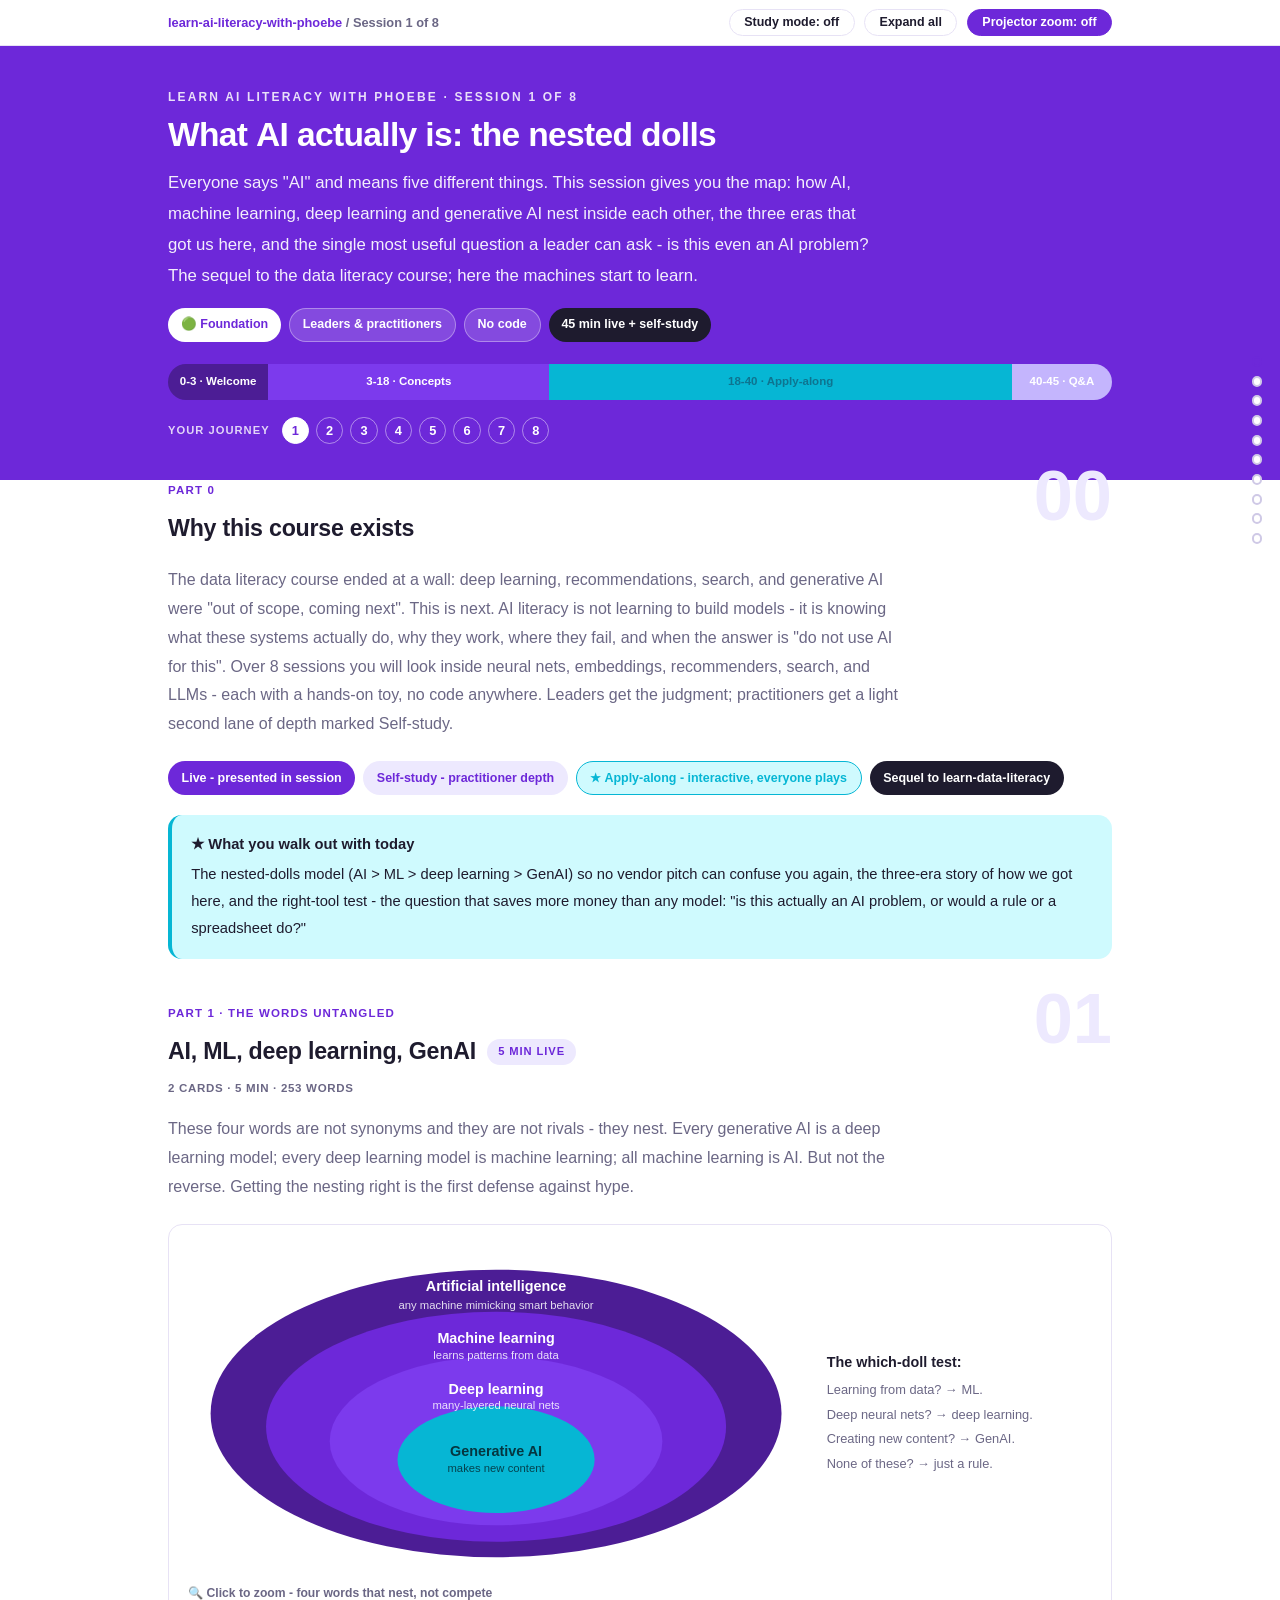
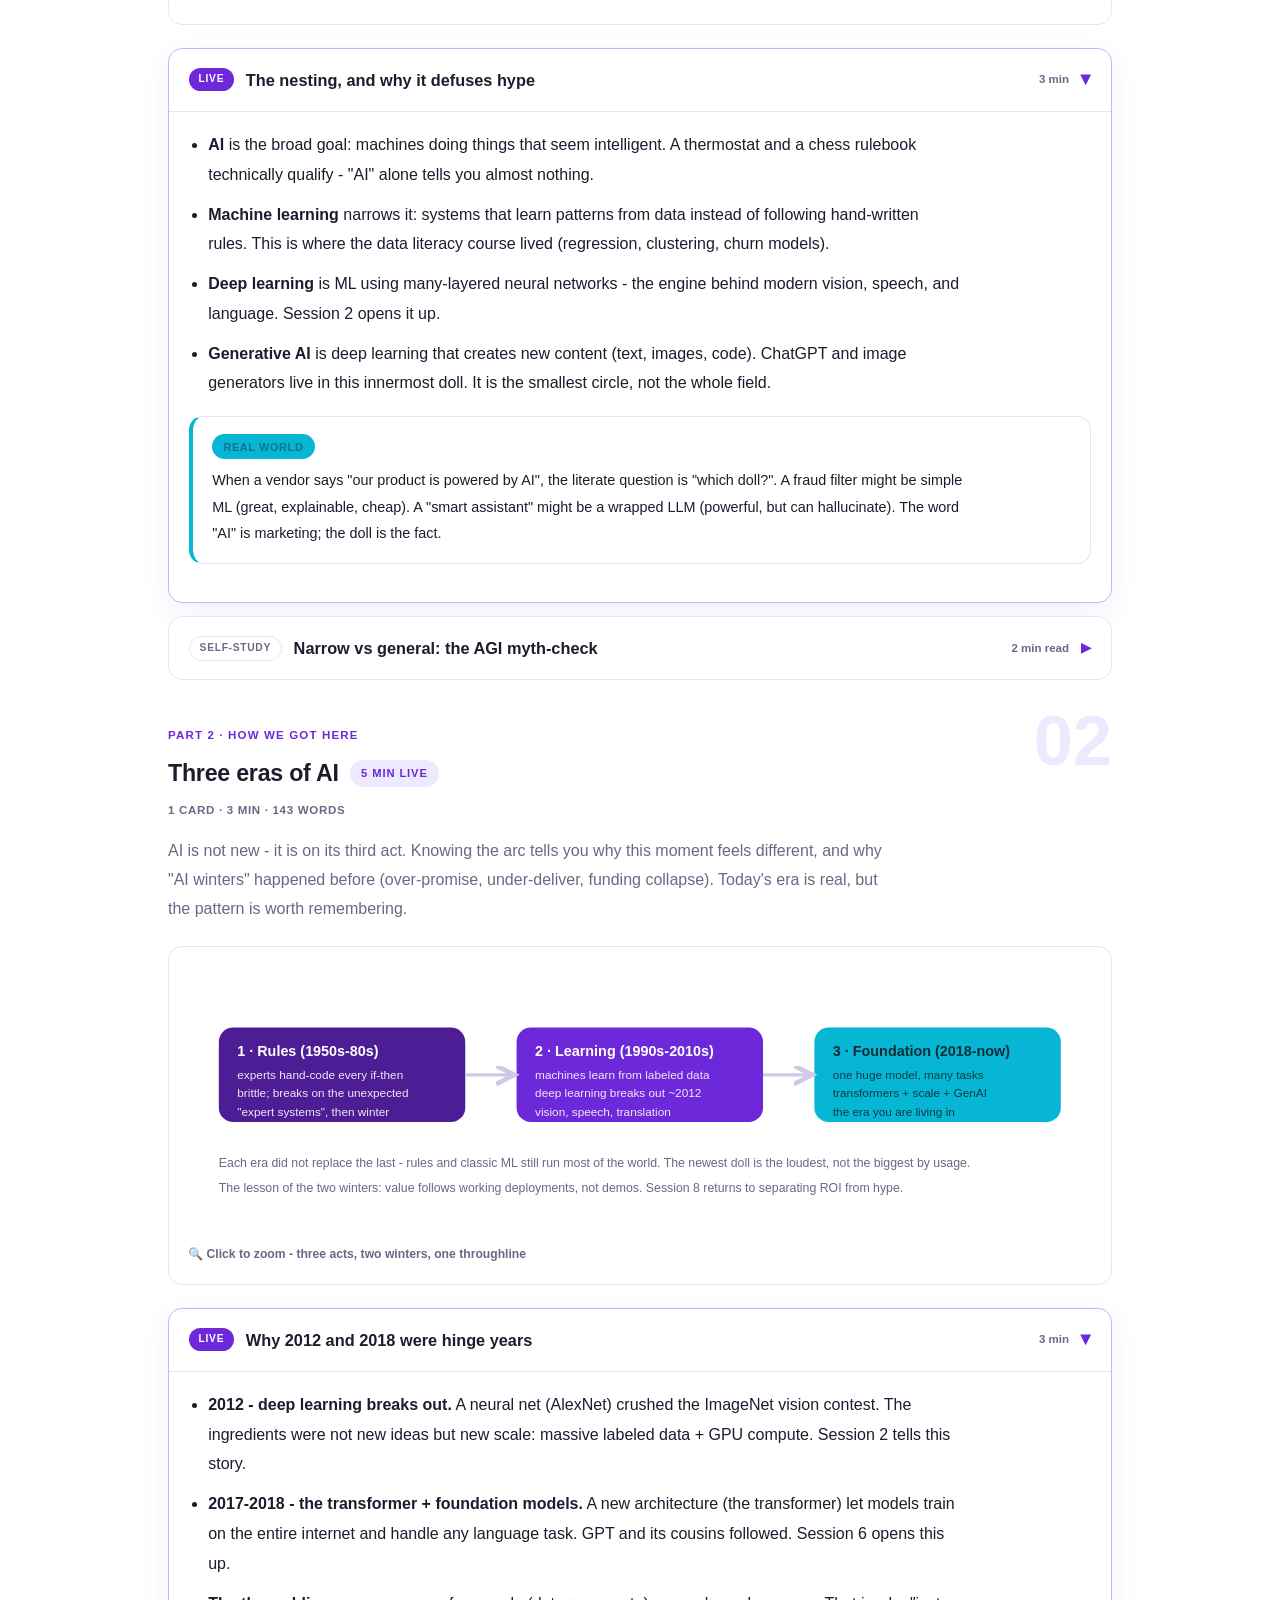
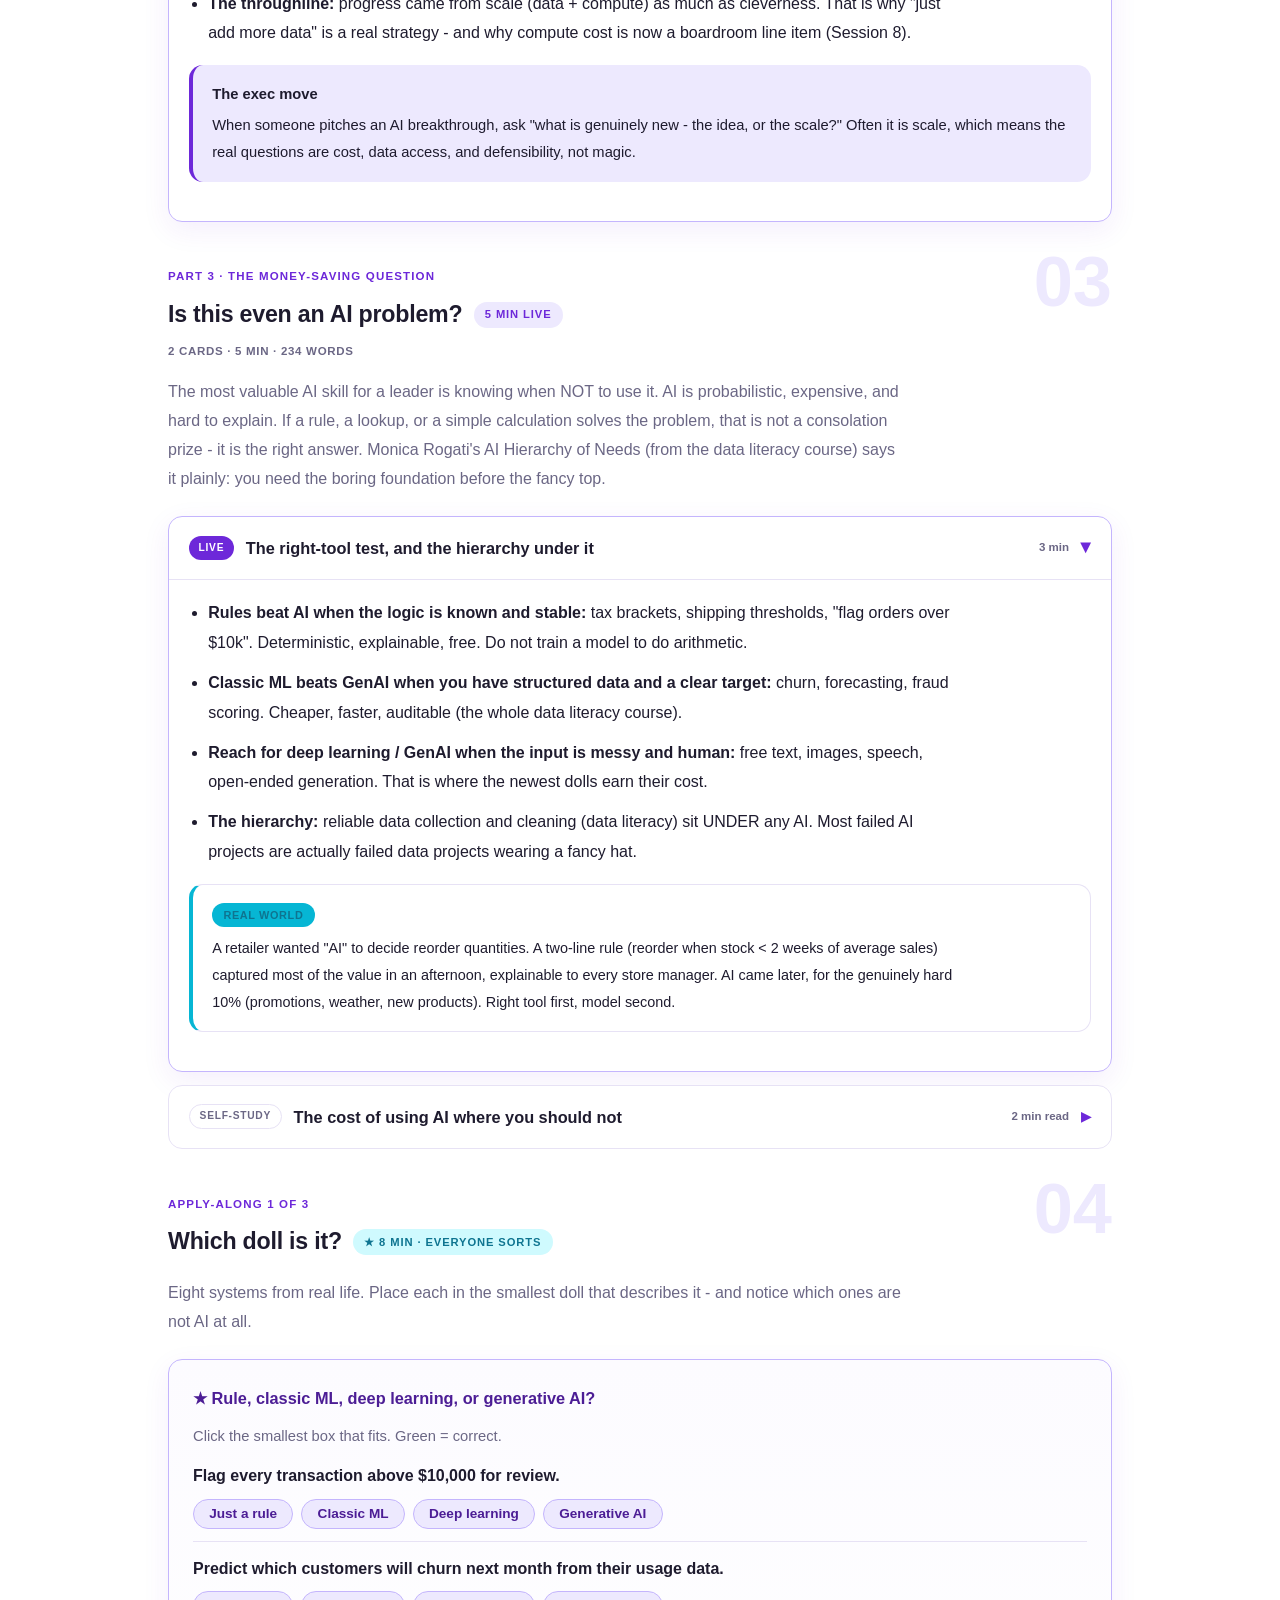
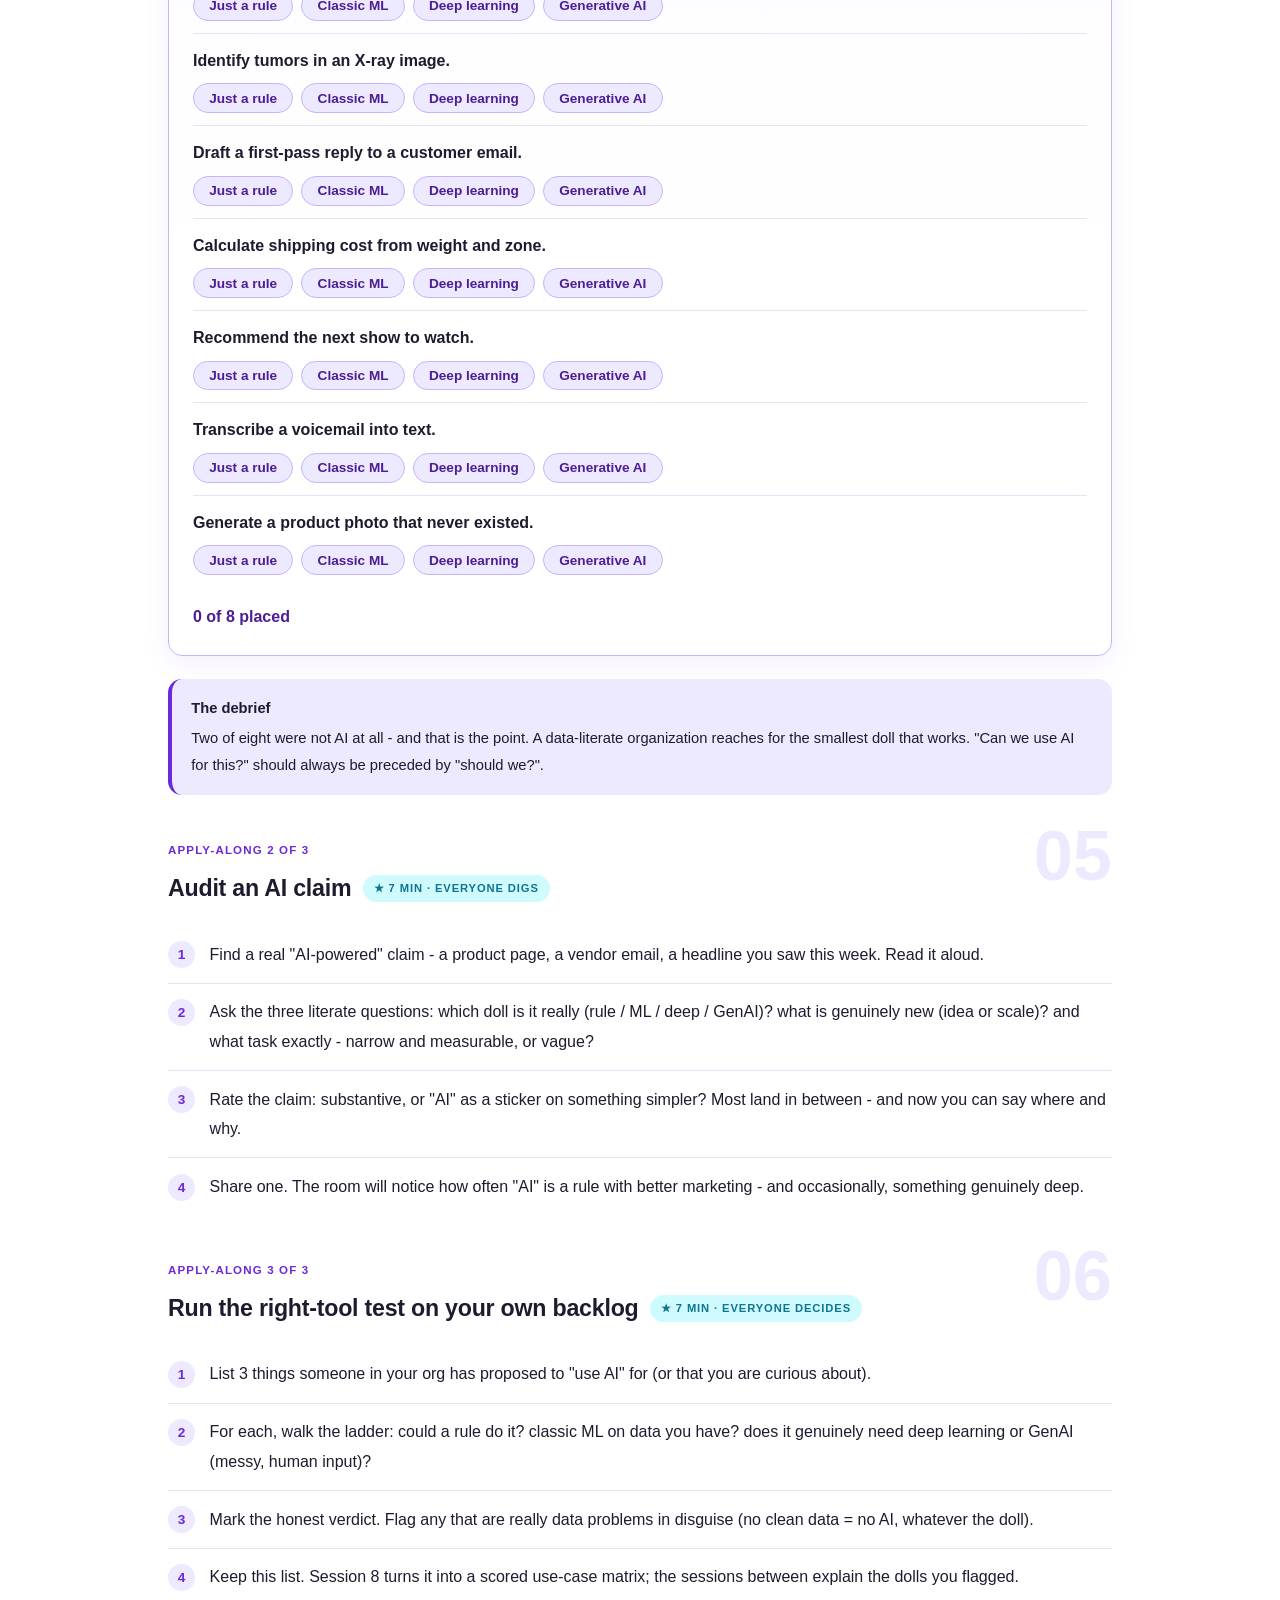
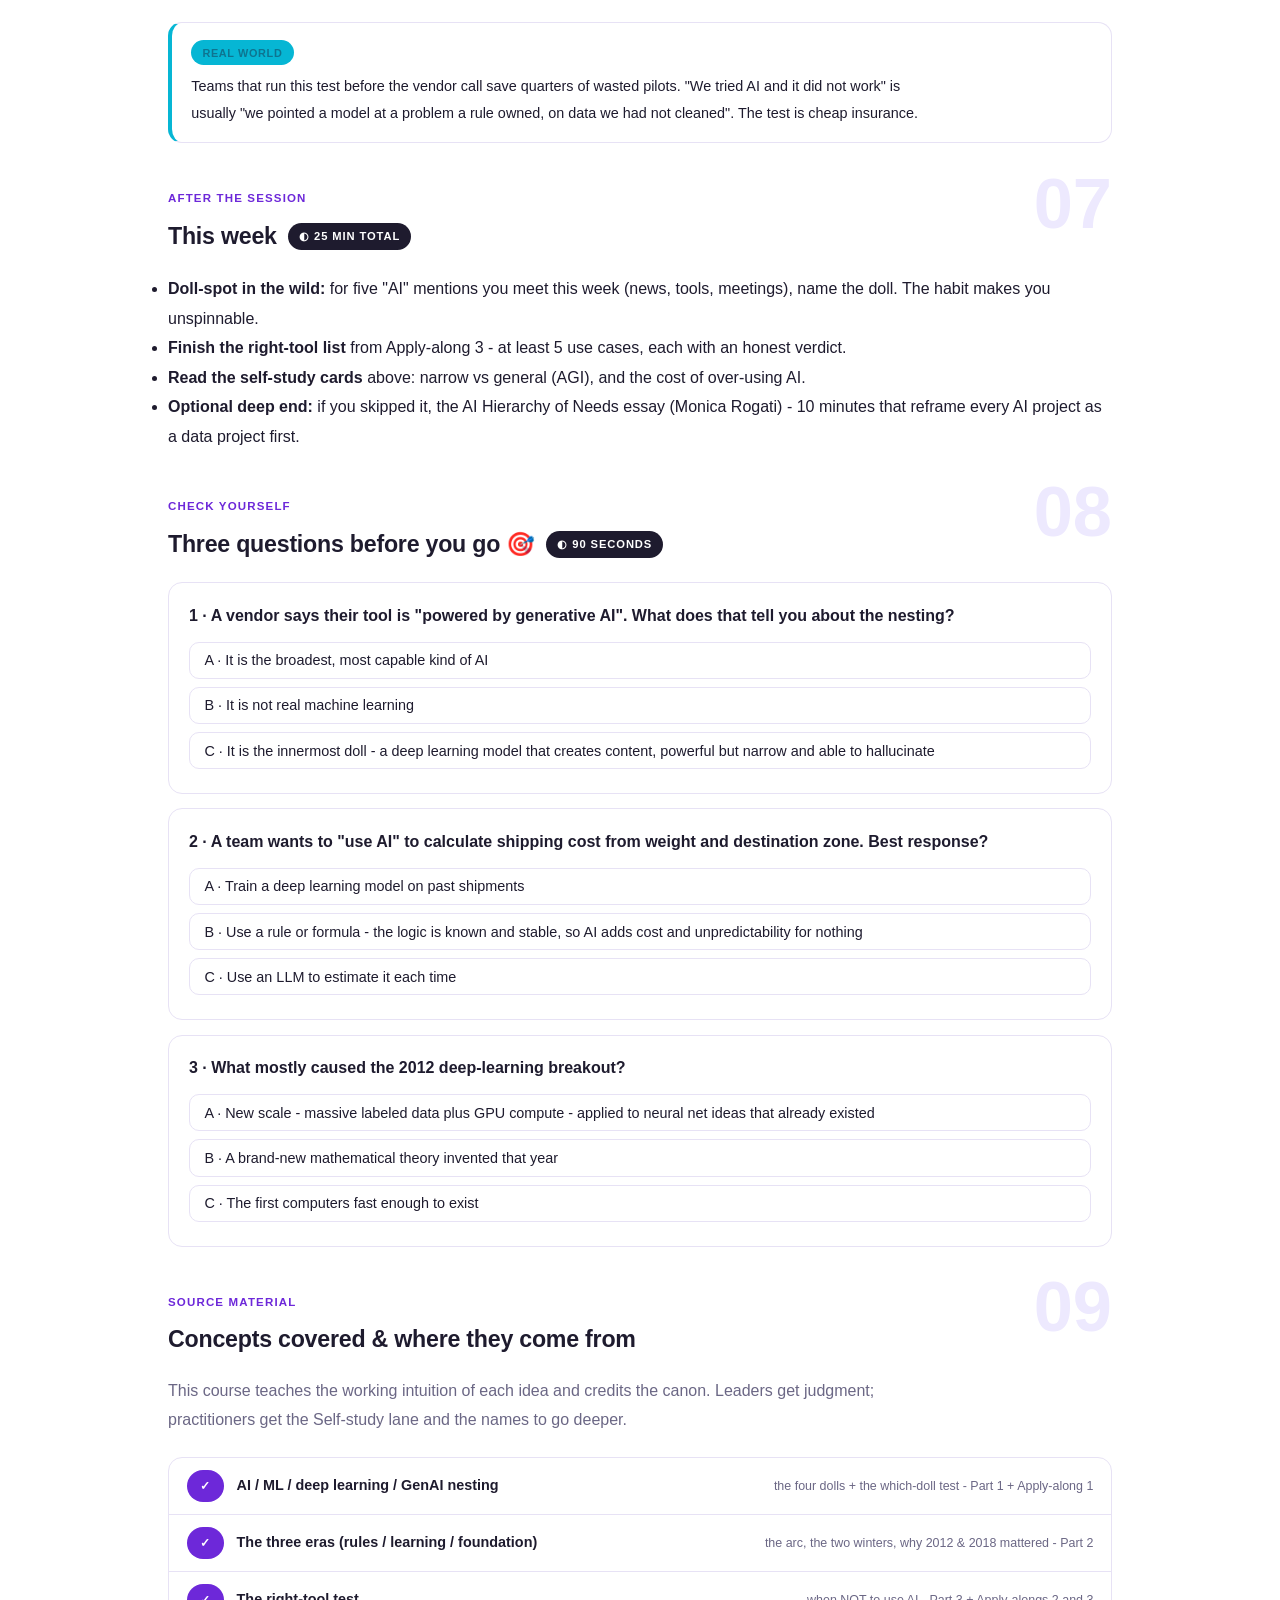
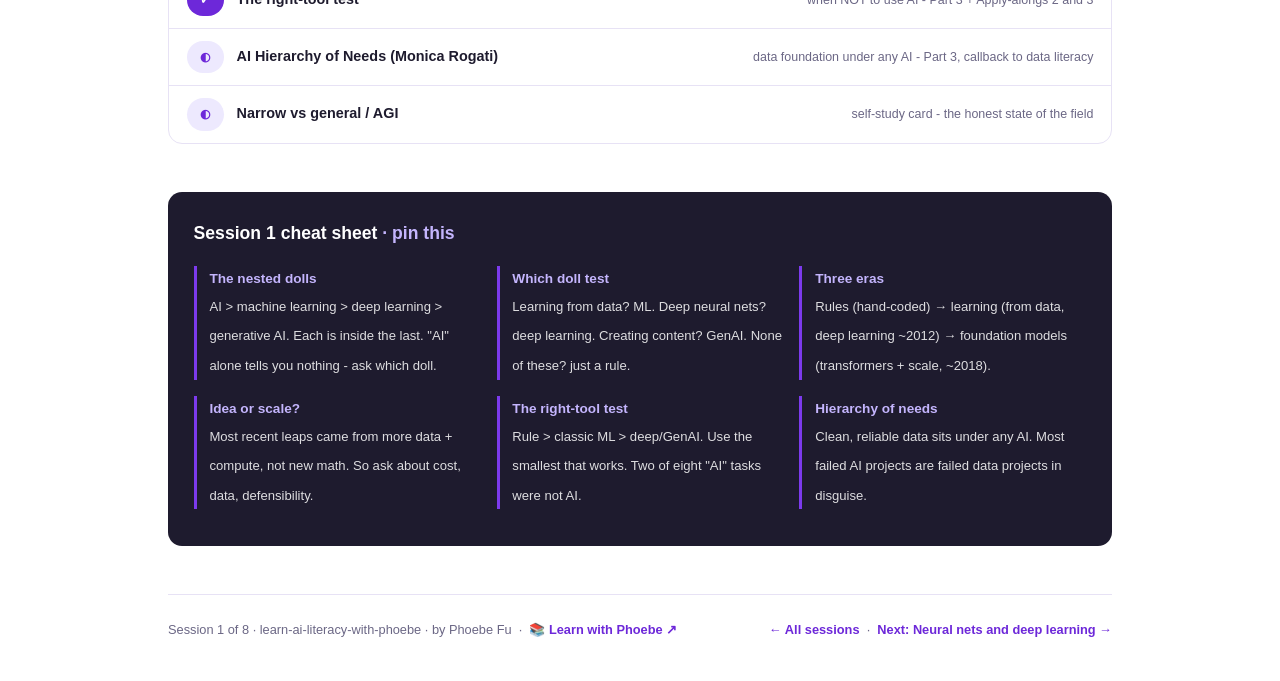
==== commit ff3e5a8d: "Fix diagram clipping and make every page readable on a narrow screen Diagrams: measured geometry def" ====
--- a/courses/01-what-ai-is.html
+++ b/courses/01-what-ai-is.html
@@ -4,7 +4,7 @@
 <meta charset="UTF-8">
 <meta name="viewport" content="width=device-width, initial-scale=1.0">
 <title>Session 1 · What AI actually is - learn AI literacy with phoebe</title>
-<link rel="stylesheet" href="../assets/style.css?v=1">
+<link rel="stylesheet" href="../assets/style.css?v=16">
 </head>
 <body>
 
@@ -353,7 +353,7 @@
 
 </main>
 
-<script src="../assets/app.js?v=1"></script>
-<script src="../assets/widgets.js?v=1"></script>
+<script src="../assets/app.js?v=16"></script>
+<script src="../assets/widgets.js?v=16"></script>
 </body>
 </html>
--- a/assets/style.css
+++ b/assets/style.css
@@ -736,3 +736,111 @@
 .wg-recgrid { margin: .6rem 0; }
 .wg-mdwrap { display: grid; grid-template-columns: 1fr 1fr; gap: .9rem; margin: .8rem 0; }
 @media (max-width: 720px) { .wg-mdwrap { grid-template-columns: 1fr; } }
+
+/* === LWP-PATCH v2 === */
+/* palette-agnostic aliases: 75 repos use --indigo/--amber, 1 uses --pine/--clay */
+:root {
+  --pv-accent: var(--indigo, var(--pine, #334155));
+  --pv-flag: var(--amber, var(--clay, #B45309));
+  --pv-flag-50: var(--amber-50, var(--clay-50, #FEF3E2));
+}
+
+/* ============================================================
+   v2 - readable on a phone + reading modes
+   Layout only. No palette tokens are changed.
+   ============================================================ */
+
+/* --- skip link --- */
+.skip-link {
+  position: absolute; left: -9999px; top: 0; z-index: 200;
+  background: var(--pv-accent); color: #fff;
+  padding: .7rem 1.1rem; border-radius: 0 0 var(--radius) 0;
+  font-weight: 700; font-size: .85rem; text-decoration: none;
+}
+.skip-link:focus { left: 0; }
+
+/* --- visible keyboard focus everywhere --- */
+:focus-visible {
+  outline: 3px solid var(--pv-flag);
+  outline-offset: 2px;
+  border-radius: 4px;
+}
+
+/* --- diagrams: hold authored width, scroll instead of shrinking --- */
+.figscroll { overflow-x: auto; -webkit-overflow-scrolling: touch; overscroll-behavior-x: contain; }
+.figscroll::-webkit-scrollbar { height: 6px; }
+.figscroll::-webkit-scrollbar-thumb { background: var(--faint); border-radius: 3px; }
+
+/* --- tables: scroll container + sticky row label --- */
+.tablescroll { overflow-x: auto; -webkit-overflow-scrolling: touch; border-radius: var(--radius); }
+
+/* --- section contents counter --- */
+.sec-meta {
+  display: block; margin-top: .3rem;
+  font-size: .72rem; font-weight: 700; letter-spacing: .06em;
+  text-transform: uppercase; color: var(--muted);
+  font-variant-numeric: tabular-nums;
+}
+
+/* --- study-mode switch --- */
+.btn.mode-on { background: var(--pv-flag); border-color: var(--pv-flag); color: #fff; }
+
+/* --- deep-linked card gets a moment of emphasis --- */
+details.card.linked { border-color: var(--pv-flag); box-shadow: 0 0 0 3px var(--pv-flag-50); }
+
+@media (max-width: 820px) {
+  /* labels keep the size they were drawn at; the figure scrolls */
+  figure.zoomable svg { min-width: 820px; }
+  .figscroll .mm-svg, .mindmap svg { min-width: 840px; }
+
+  table.clean { min-width: 620px; }
+  table.clean th:first-child,
+  table.clean td:first-child {
+    position: sticky; left: 0; background: #fff;
+    box-shadow: 1px 0 0 var(--hairline);
+  }
+
+  pre, .prompt-box { overflow-x: auto; }
+
+  /* 44px tap targets */
+  details.card summary { min-height: 44px; }
+  .qopt { min-height: 44px; display: flex; align-items: center; padding: .7rem .9rem; }
+  .toolbar .btn, .pagefoot a { min-height: 44px; display: inline-flex; align-items: center; }
+}
+
+@media (max-width: 640px) {
+  /* long inline code tokens and nowrap chips are the two things that still
+     forced the page sideways below 640px: let them break rather than push
+     the layout. Inside the media query only - desktop is untouched. */
+  :not(pre) > code, .prompt-box span, code span { overflow-wrap: anywhere; word-break: break-word; }
+  .chip, .syn-chip, .pill, .mode, .tag { white-space: normal; max-width: 100%; }
+
+  /* the agenda bar truncated its own labels into nonsense - stack it */
+  .agenda { flex-direction: column; align-items: stretch; gap: .3rem; }
+  .agenda span { font-size: .74rem; text-align: left; padding: .4rem .7rem; flex: none !important; }
+  .chip-row, .legend { flex-wrap: wrap; }
+  .journey { flex-wrap: wrap; row-gap: .45rem; }
+}
+
+/* --- print: a session should print as a complete handout --- */
+@media print {
+  .pagenav, #progress-bar, .skip-link, .journey, .lightbox { display: none !important; }
+  details.card > .body { display: block !important; }
+  details.card, figure, table.clean, .callout { break-inside: avoid; page-break-inside: avoid; }
+  figure.zoomable svg { min-width: 0; max-width: 100%; }
+  .figscroll, .tablescroll { overflow: visible; }
+  a[href^="http"]::after { content: " (" attr(href) ")"; font-size: .72rem; color: #555; }
+}
+
+/* swipe hint: own line, only when the diagram really does scroll */
+figure.zoomable.can-scroll figcaption { flex-wrap: wrap; }
+figure.zoomable.can-scroll figcaption::after {
+  content: "swipe the diagram \2192";
+  flex: 0 0 100%;
+  margin-top: .2rem;
+  font-size: .72rem;
+  font-weight: 700;
+  letter-spacing: .04em;
+  color: var(--pv-flag);
+}
+/* === /LWP-PATCH === */
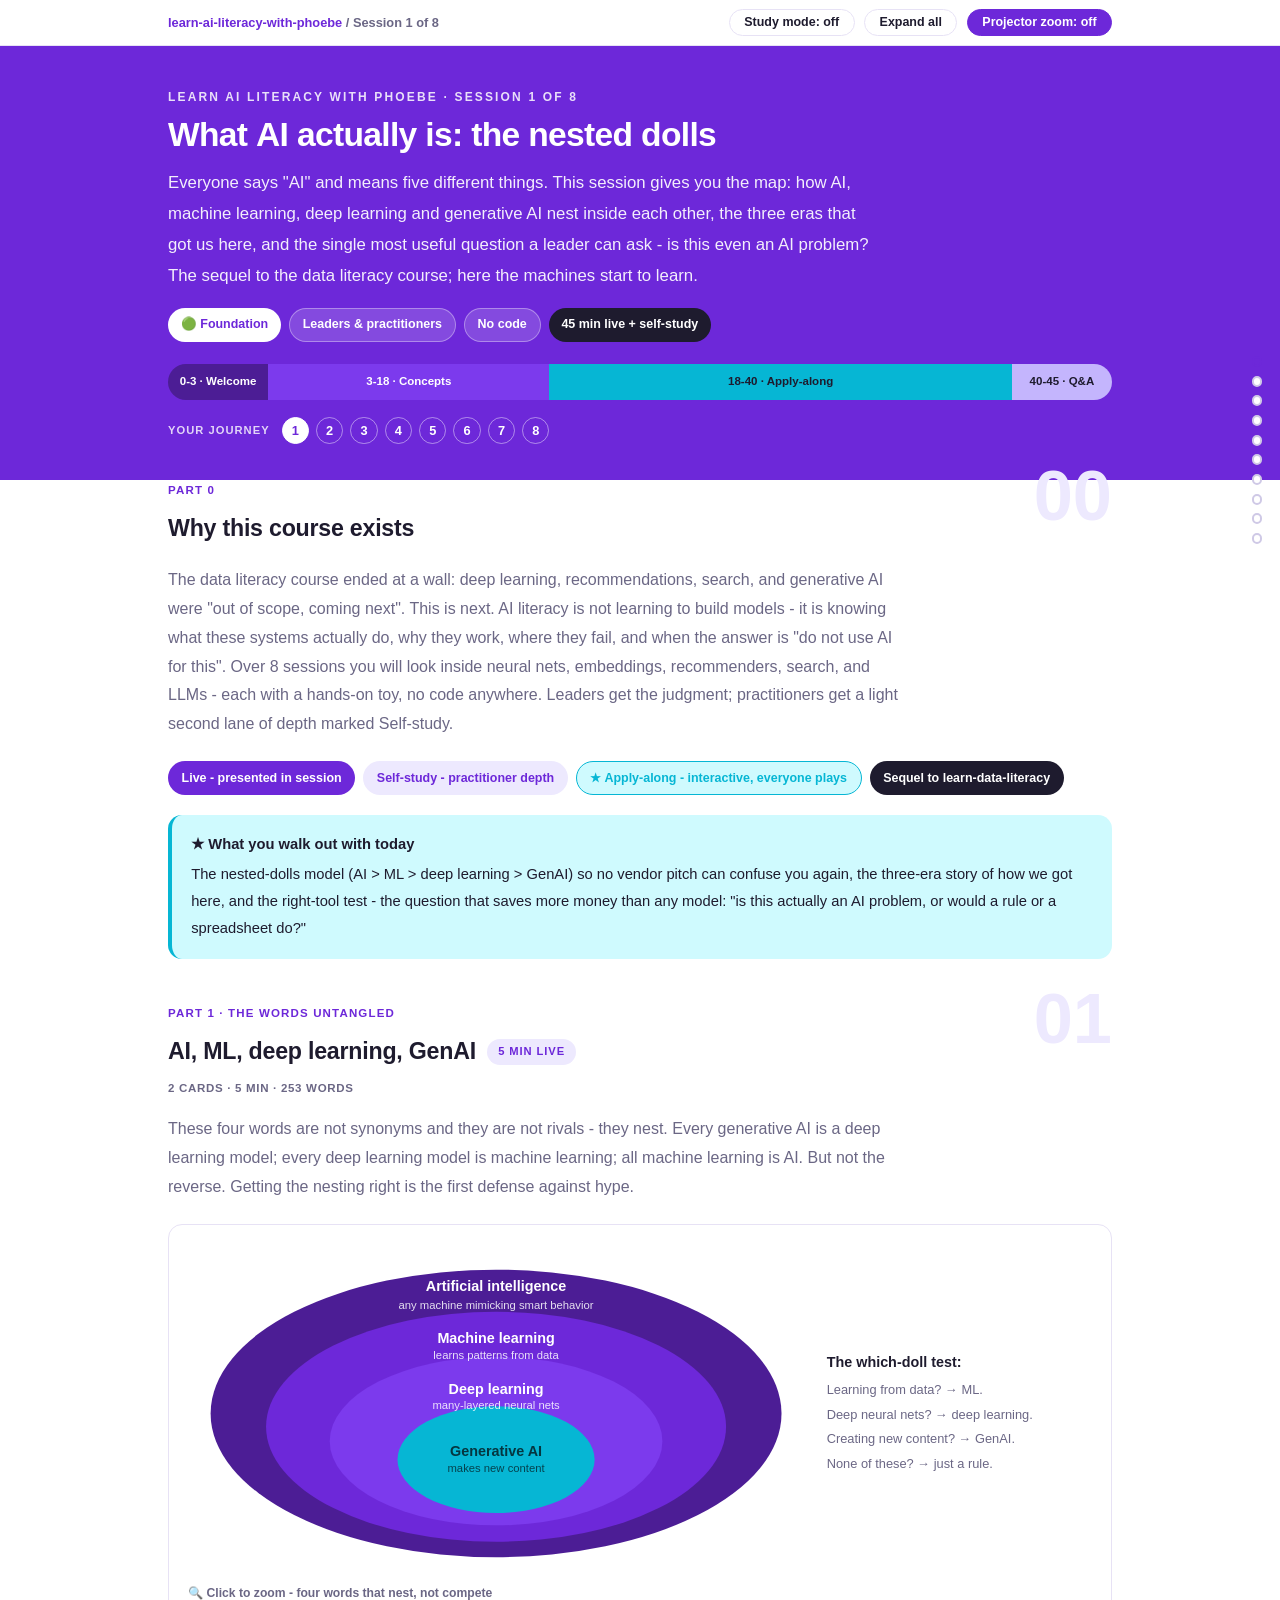
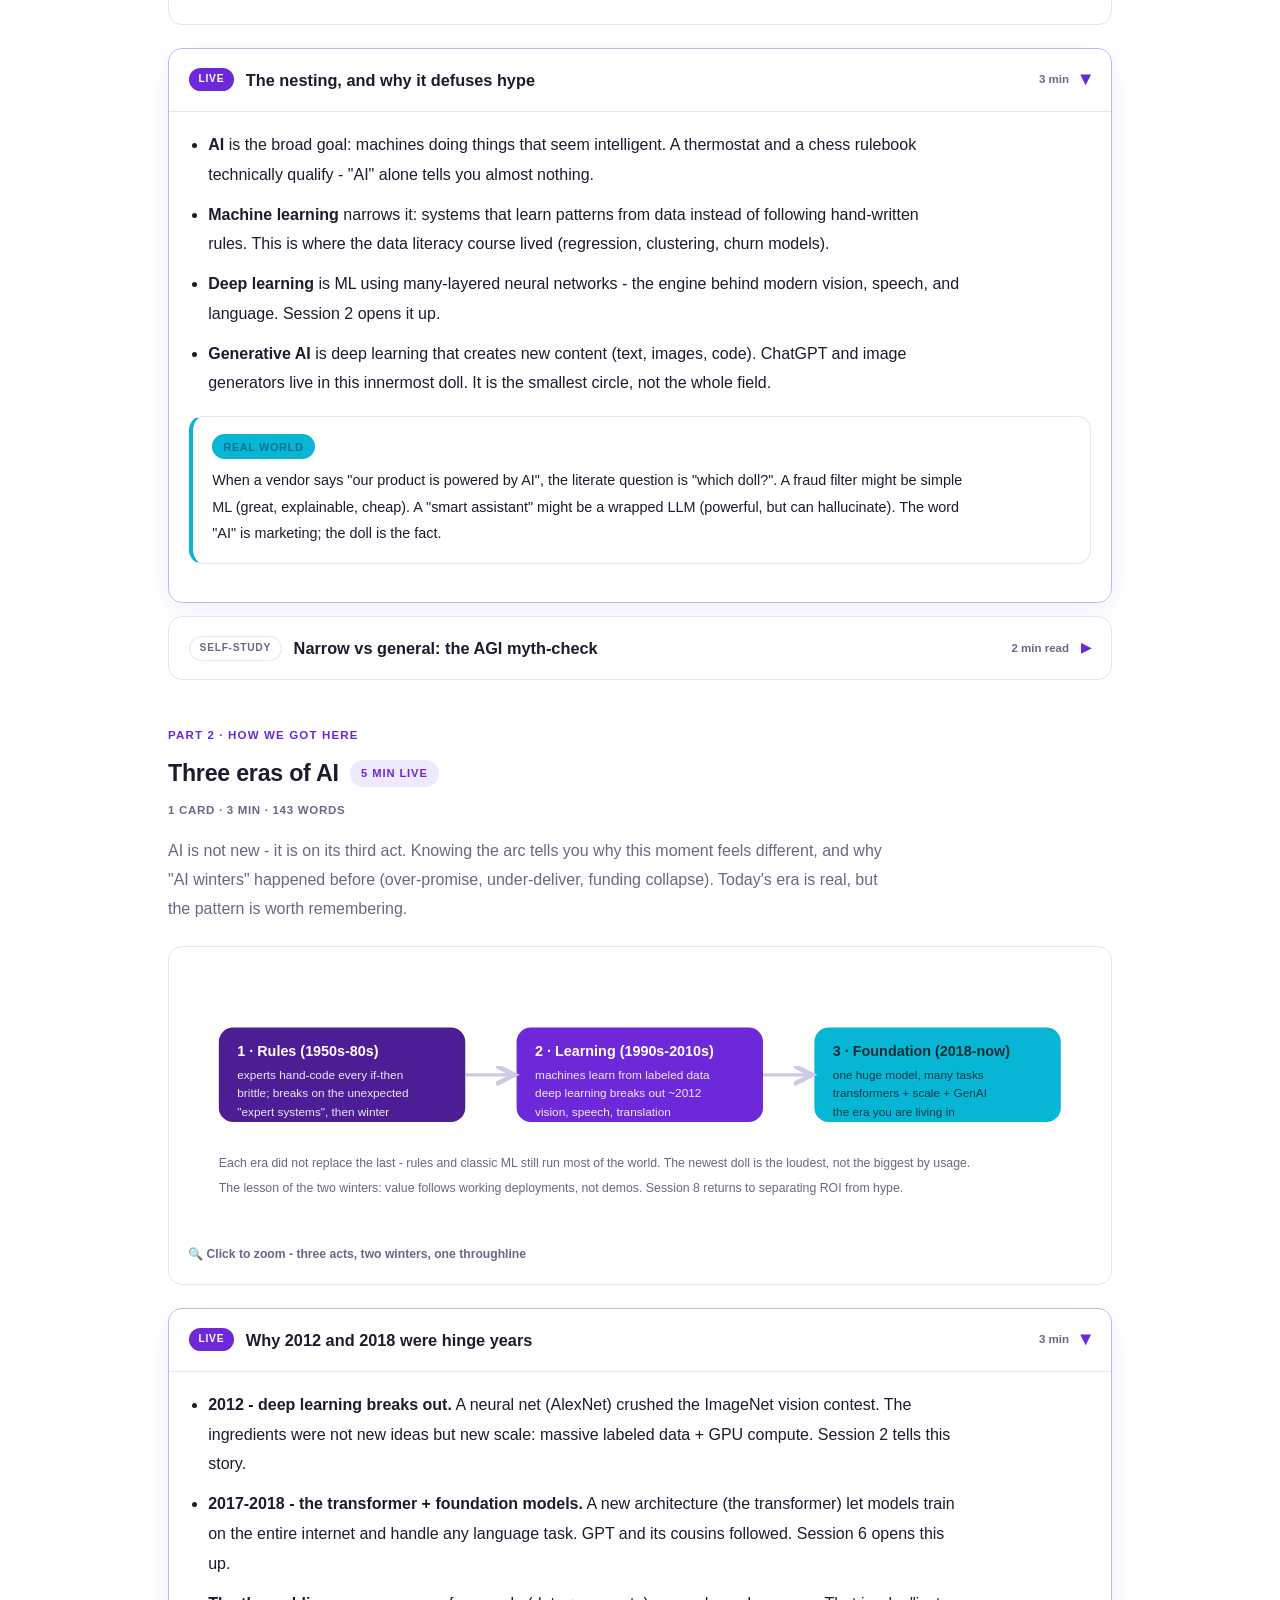
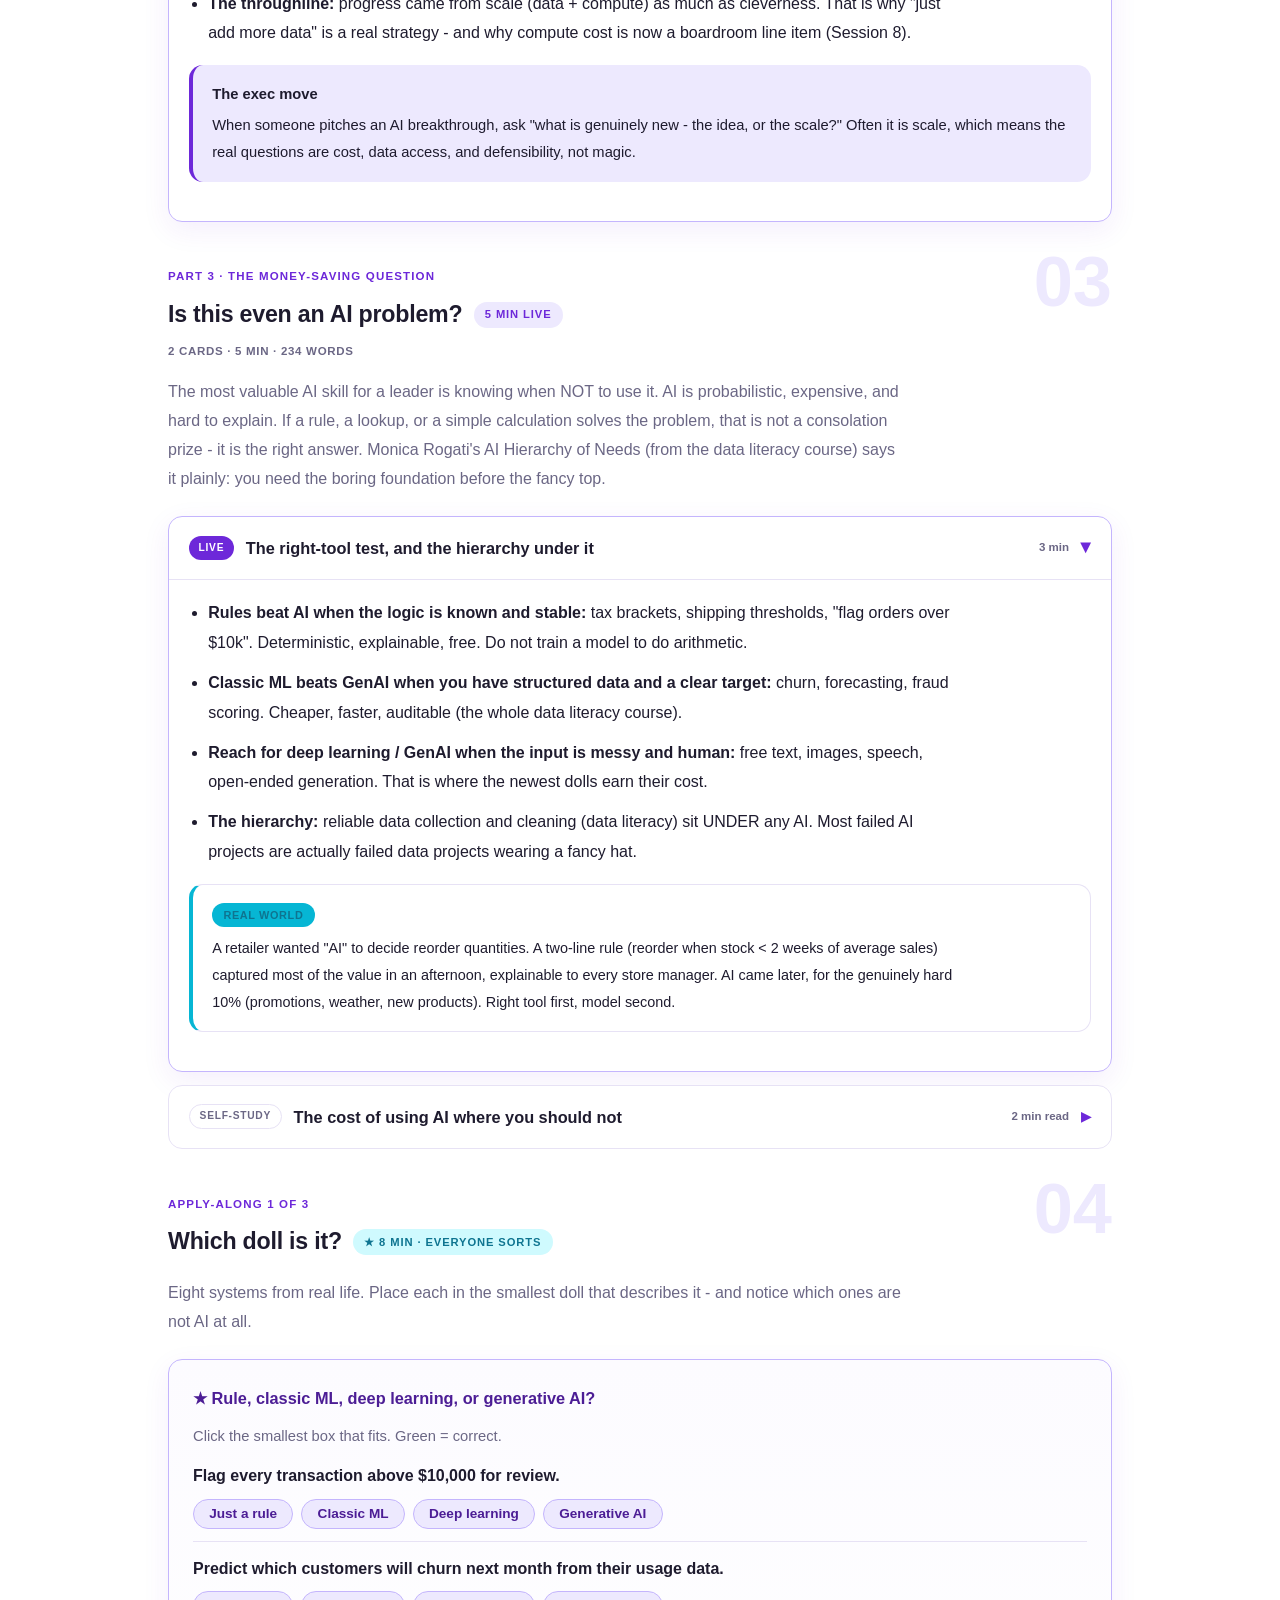
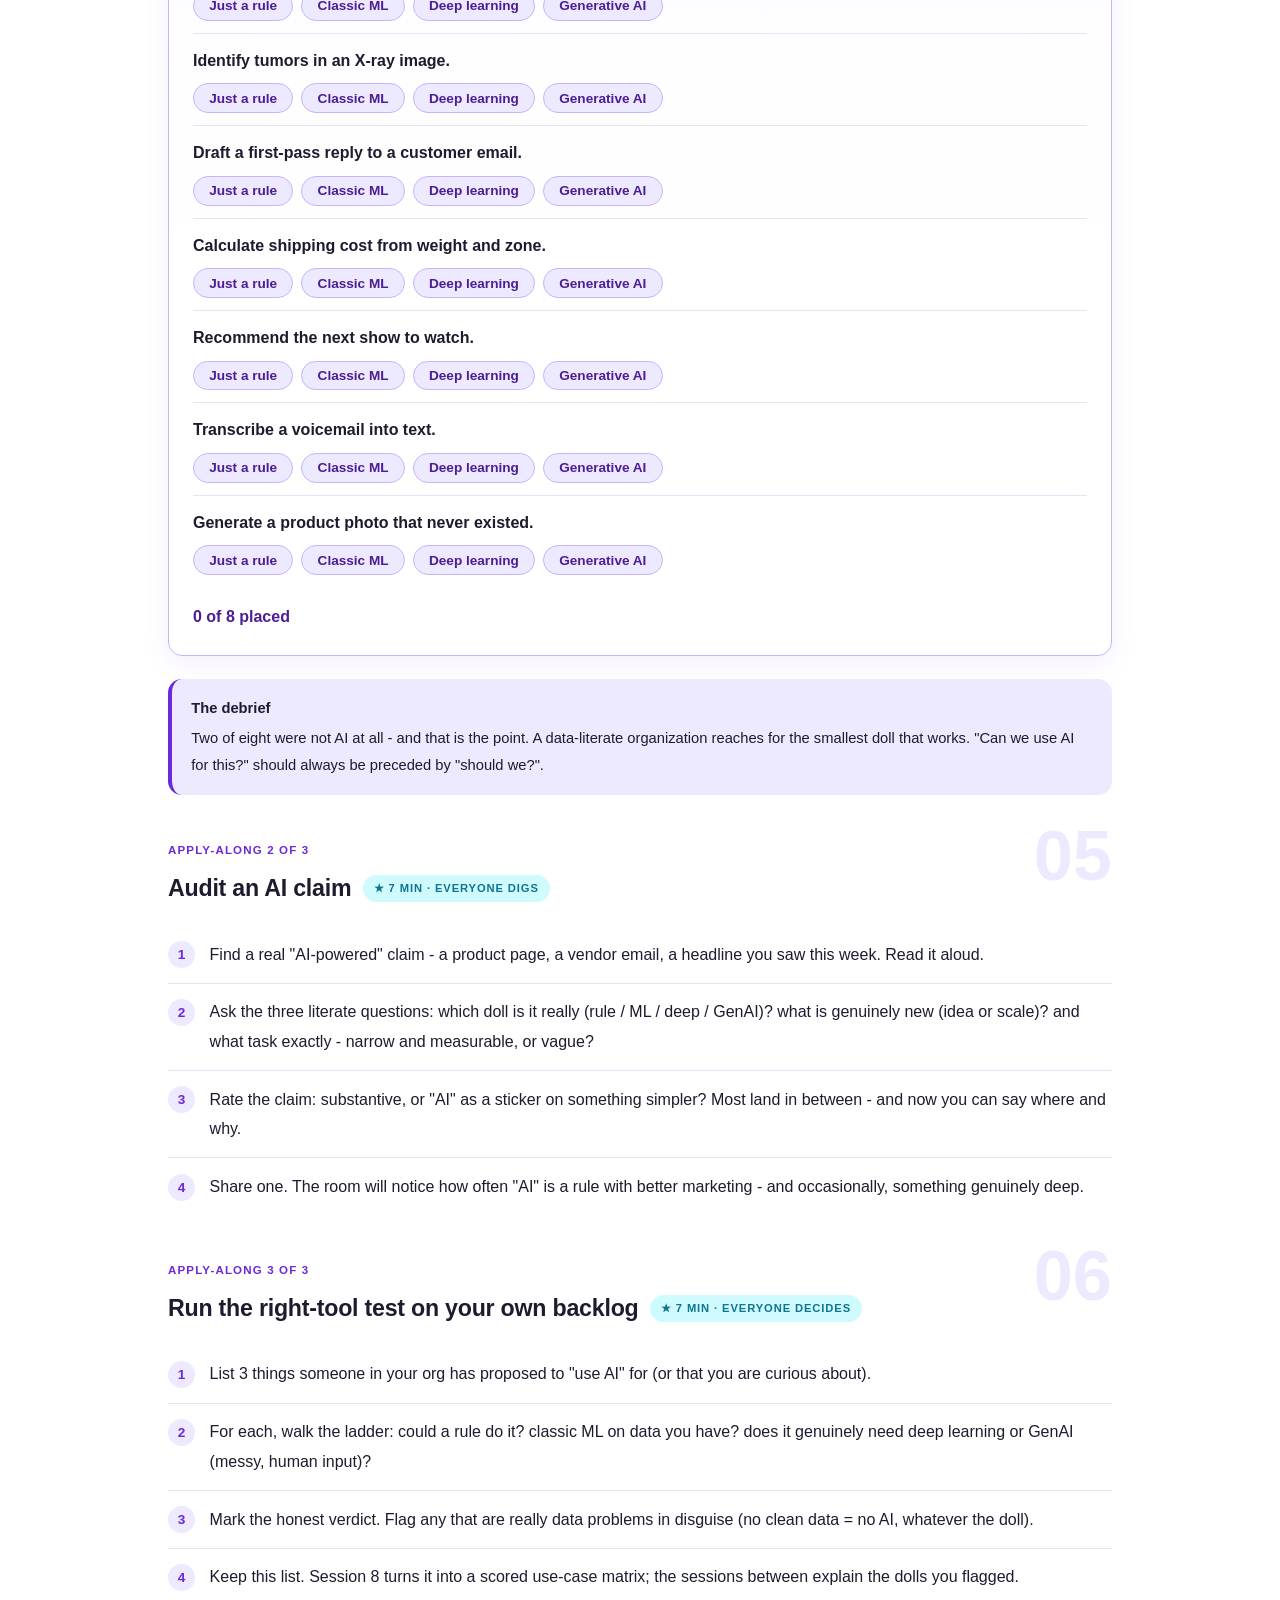
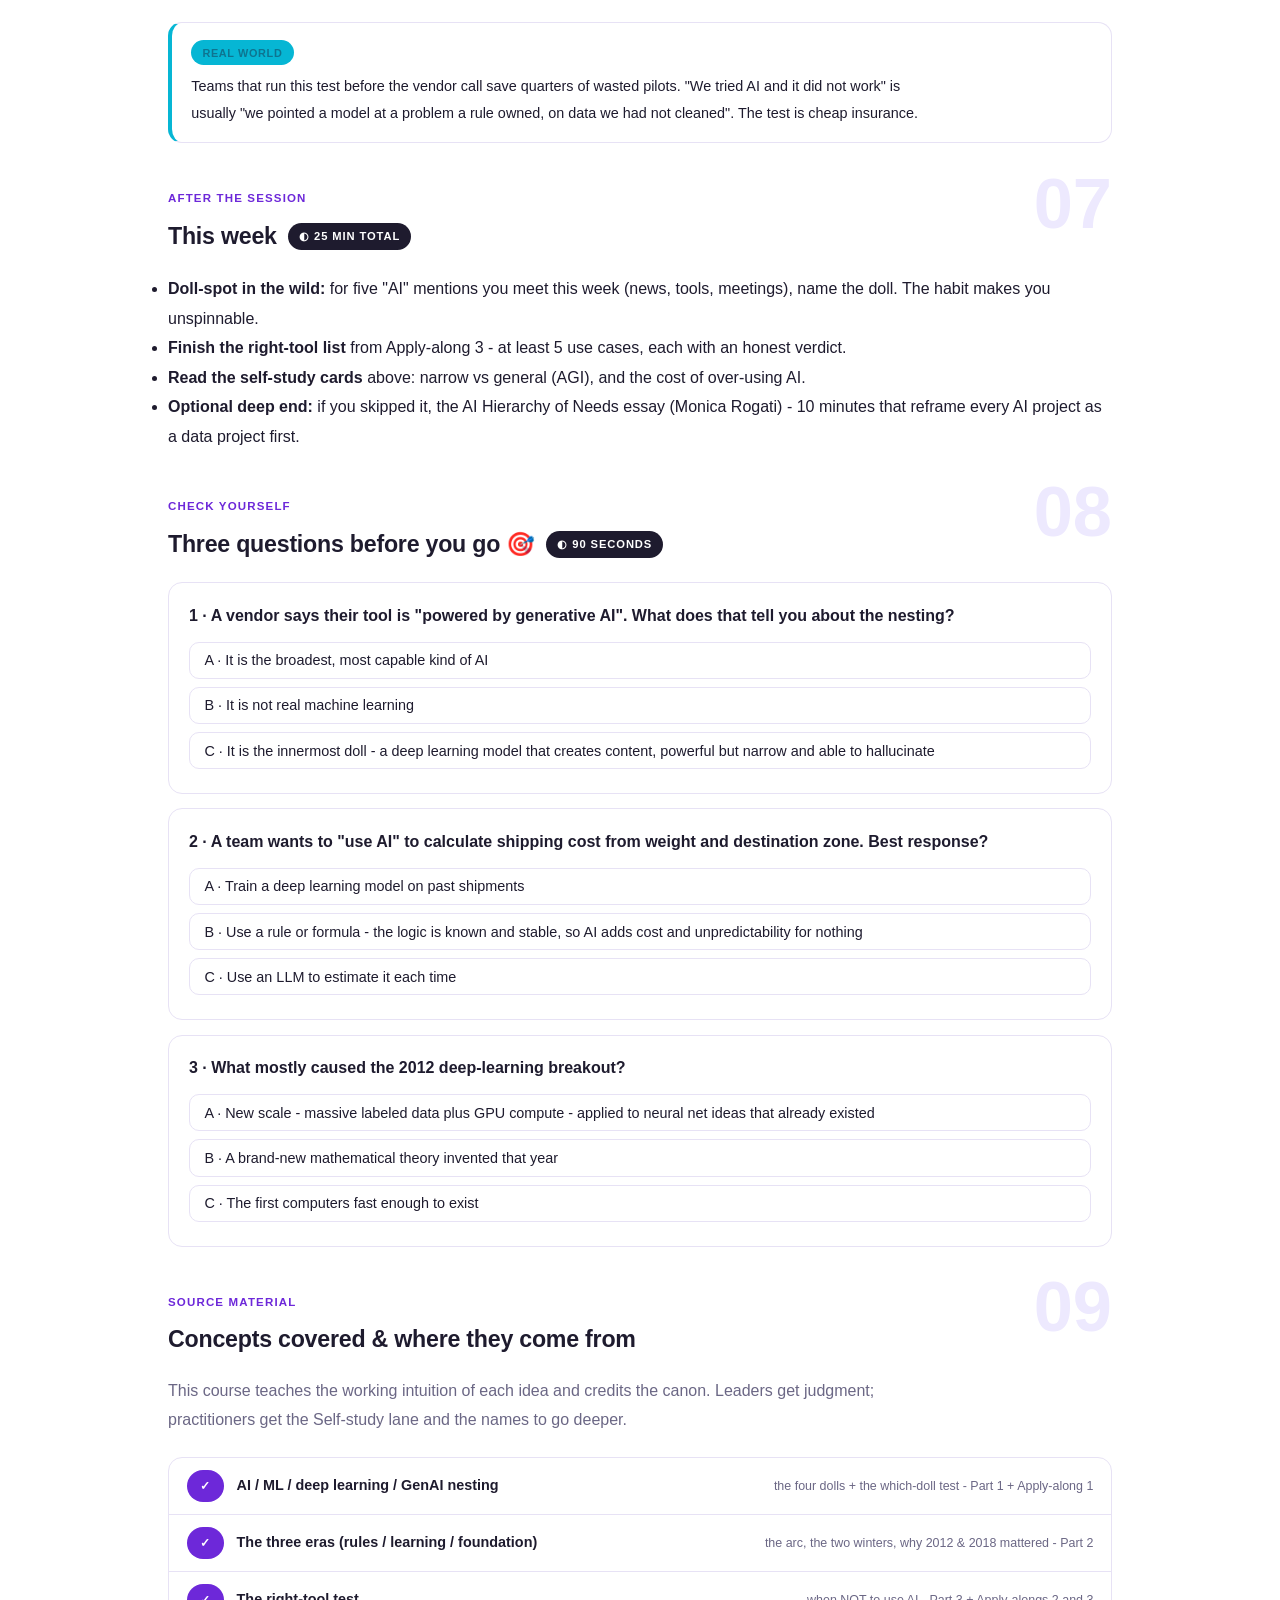
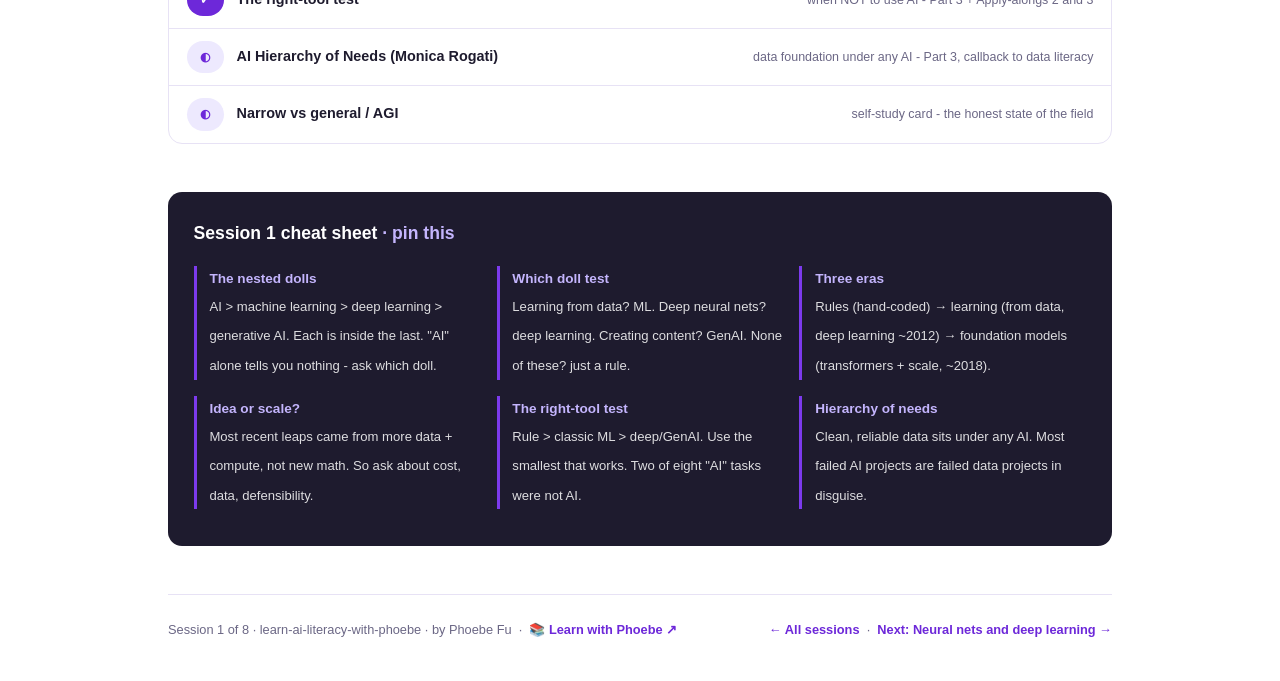
==== commit a83eac04: "Fix agenda band contrast, which was unreadable estate-wide The .agenda block hardcodes color:#fff on" ====
--- a/courses/01-what-ai-is.html
+++ b/courses/01-what-ai-is.html
@@ -3,8 +3,23 @@
 <head>
 <meta charset="UTF-8">
 <meta name="viewport" content="width=device-width, initial-scale=1.0">
+<!-- social:start -->
+<meta name="description" content="The data literacy course ended at a wall: deep learning, recommendations, search, and generative AI were &quot;out of scope, coming next&quot;. This is next. AI literacy is not learning to build...">
+<meta property="og:type" content="article">
+<meta property="og:site_name" content="Learn with Phoebe">
+<meta property="og:title" content="What AI actually is: the nested dolls - learn AI literacy with phoebe">
+<meta property="og:description" content="The data literacy course ended at a wall: deep learning, recommendations, search, and generative AI were &quot;out of scope, coming next&quot;. This is next. AI literacy is not learning to build...">
+<meta property="og:url" content="https://phoebefu6.github.io/learn-ai-literacy-with-phoebe/courses/01-what-ai-is.html">
+<meta property="og:image" content="https://phoebefu6.github.io/learn-ai-literacy-with-phoebe/assets/og-cover.png">
+<meta property="og:image:width" content="1200">
+<meta property="og:image:height" content="630">
+<meta name="twitter:card" content="summary_large_image">
+<meta name="twitter:title" content="What AI actually is: the nested dolls - learn AI literacy with phoebe">
+<meta name="twitter:description" content="The data literacy course ended at a wall: deep learning, recommendations, search, and generative AI were &quot;out of scope, coming next&quot;. This is next. AI literacy is not learning to build...">
+<meta name="twitter:image" content="https://phoebefu6.github.io/learn-ai-literacy-with-phoebe/assets/og-cover.png">
+<!-- social:end -->
 <title>Session 1 · What AI actually is - learn AI literacy with phoebe</title>
-<link rel="stylesheet" href="../assets/style.css?v=16">
+<link rel="stylesheet" href="../assets/style.css?v=18">
 </head>
 <body>
 
@@ -353,7 +368,7 @@
 
 </main>
 
-<script src="../assets/app.js?v=16"></script>
-<script src="../assets/widgets.js?v=16"></script>
+<script src="../assets/app.js?v=17"></script>
+<script src="../assets/widgets.js?v=17"></script>
 </body>
 </html>
--- a/assets/style.css
+++ b/assets/style.css
@@ -88,8 +88,8 @@
 .agenda span { padding: .45rem .3rem; white-space: nowrap; overflow: hidden; text-overflow: ellipsis; }
 .agenda .a1 { background: var(--indigo-deep); }
 .agenda .a2 { background: var(--indigo-mid); }
-.agenda .a3 { background: var(--amber); color: var(--amber-ink); }
-.agenda .a4 { background: var(--indigo-soft); }
+.agenda .a3 { background: var(--amber); color: var(--ink); }
+.agenda .a4 { background: var(--indigo-soft); color: var(--ink); }
 
 /* ---------- toolbar ---------- */
 .toolbar {
@@ -812,7 +812,8 @@
   /* long inline code tokens and nowrap chips are the two things that still
      forced the page sideways below 640px: let them break rather than push
      the layout. Inside the media query only - desktop is untouched. */
-  :not(pre) > code, .prompt-box span, code span { overflow-wrap: anywhere; word-break: break-word; }
+  :not(pre) > code, .prompt-box span, code span,
+  p span, li span, td span { overflow-wrap: anywhere; word-break: break-word; }
   .chip, .syn-chip, .pill, .mode, .tag { white-space: normal; max-width: 100%; }
 
   /* the agenda bar truncated its own labels into nonsense - stack it */
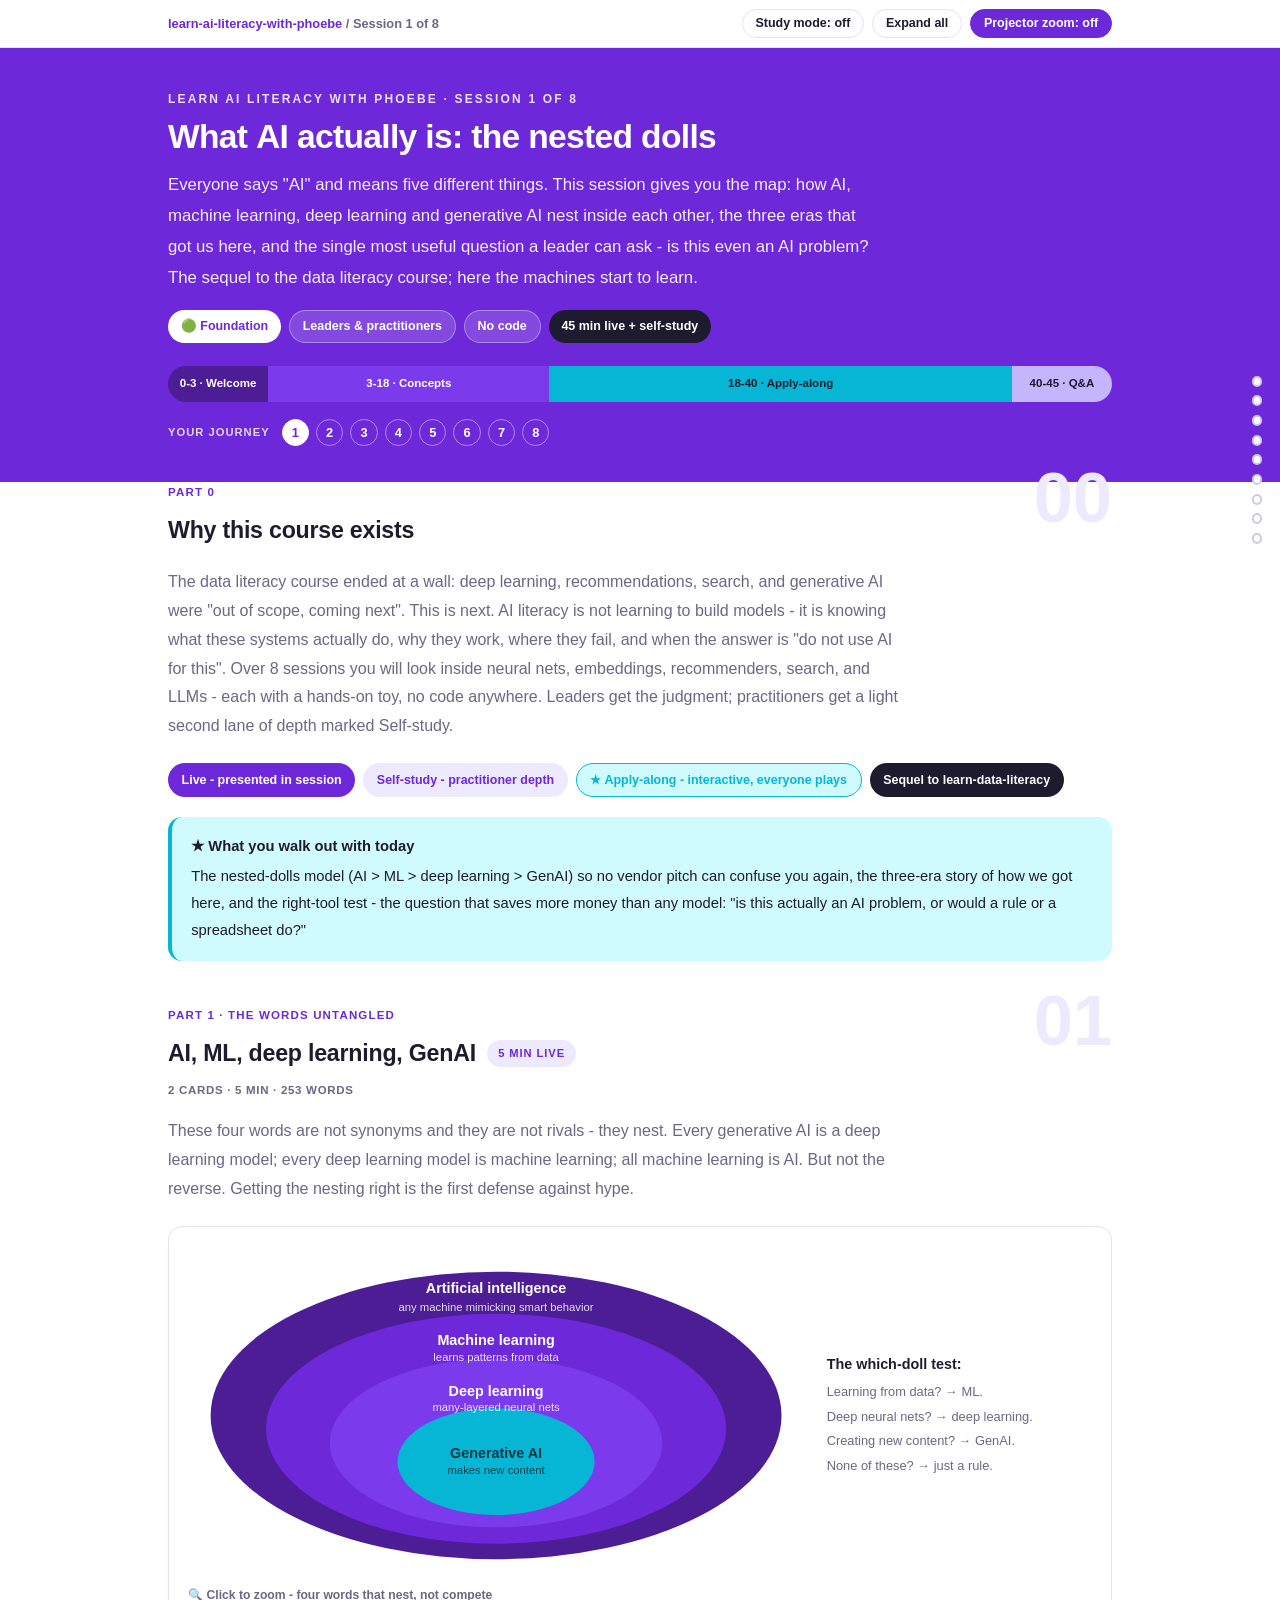
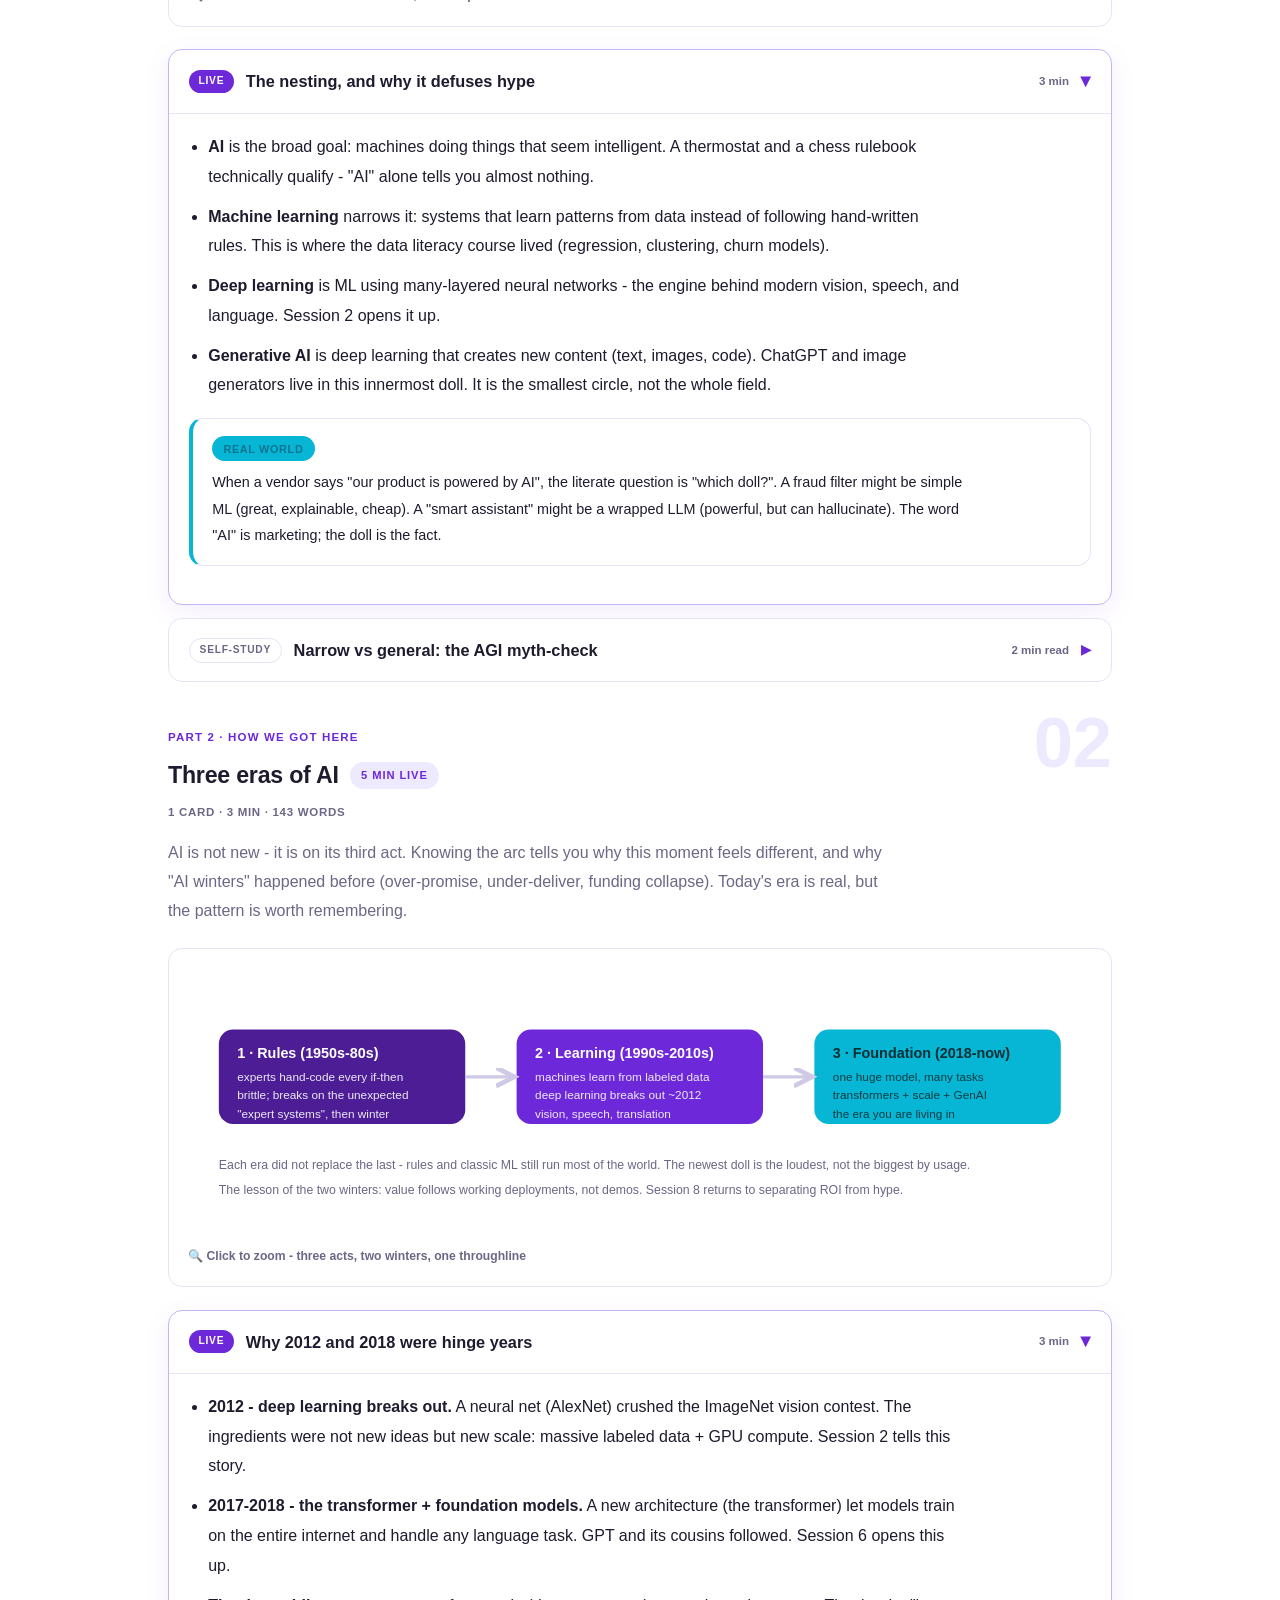
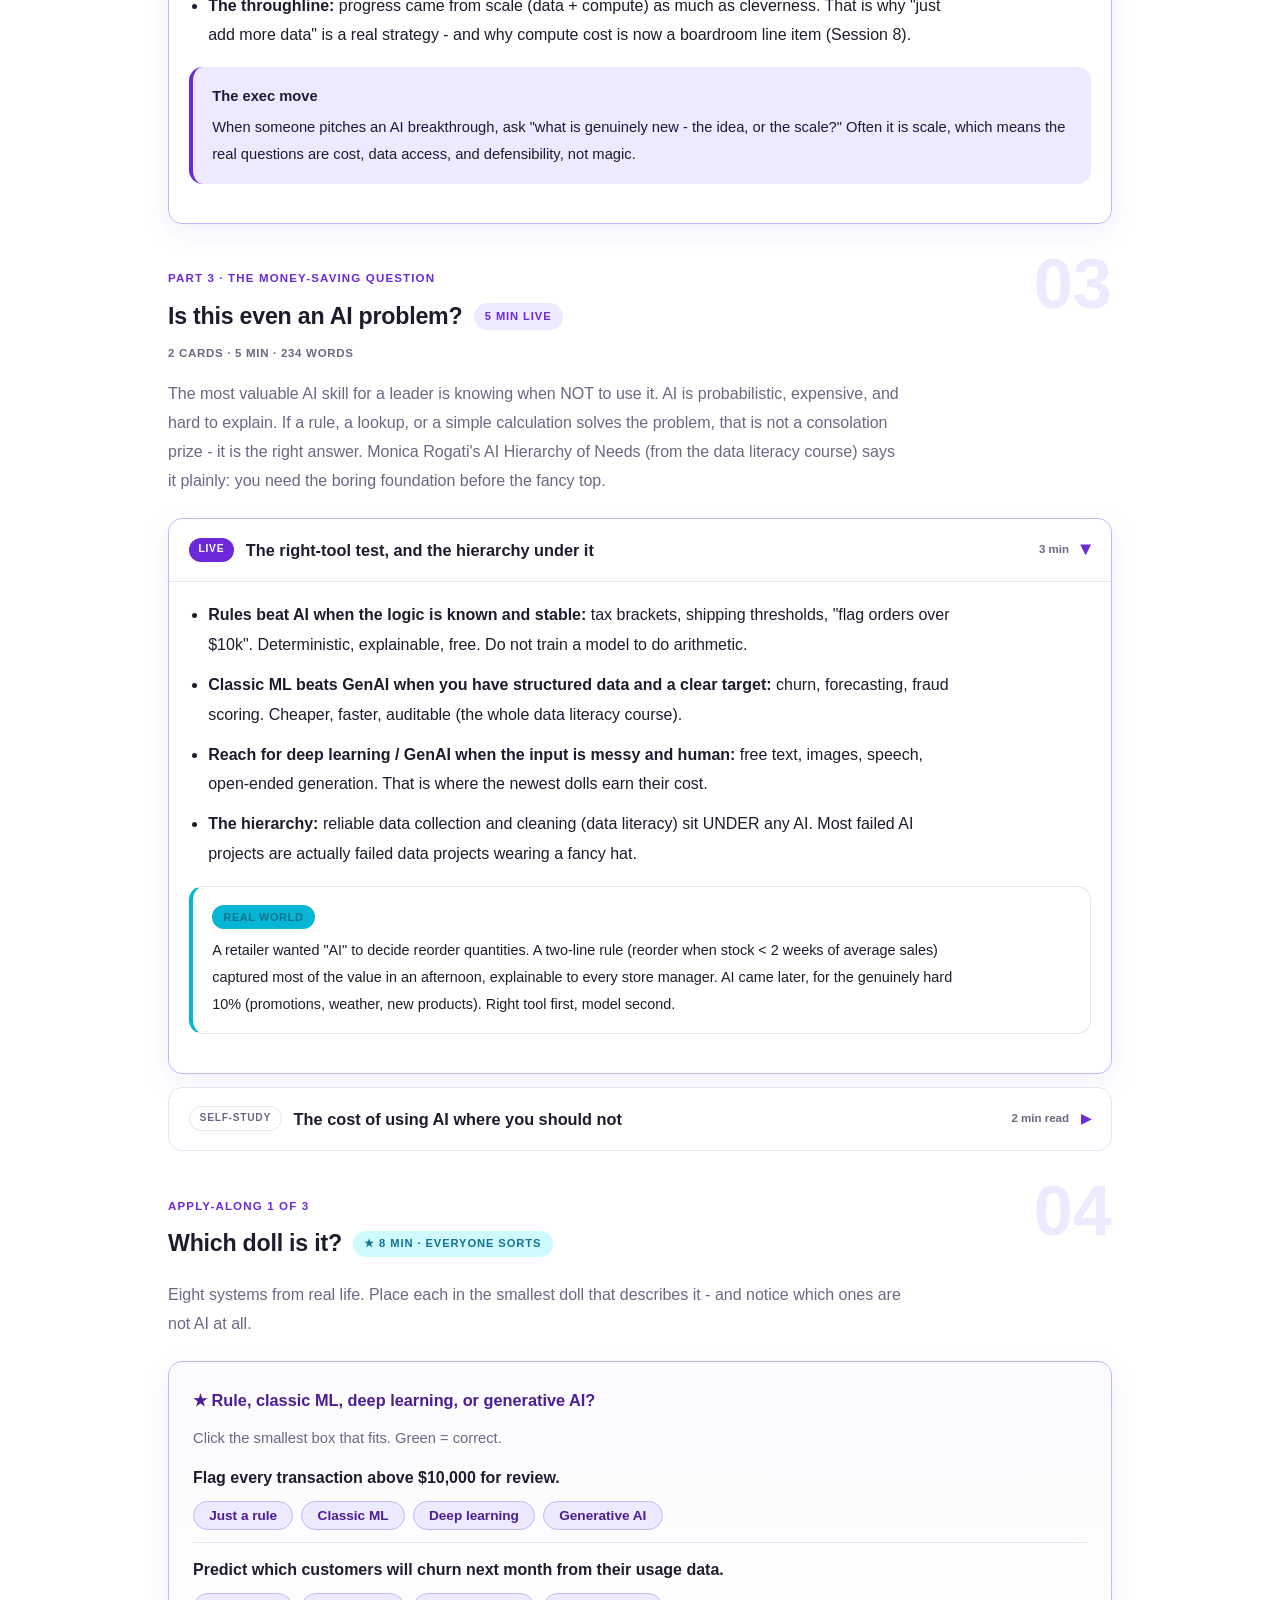
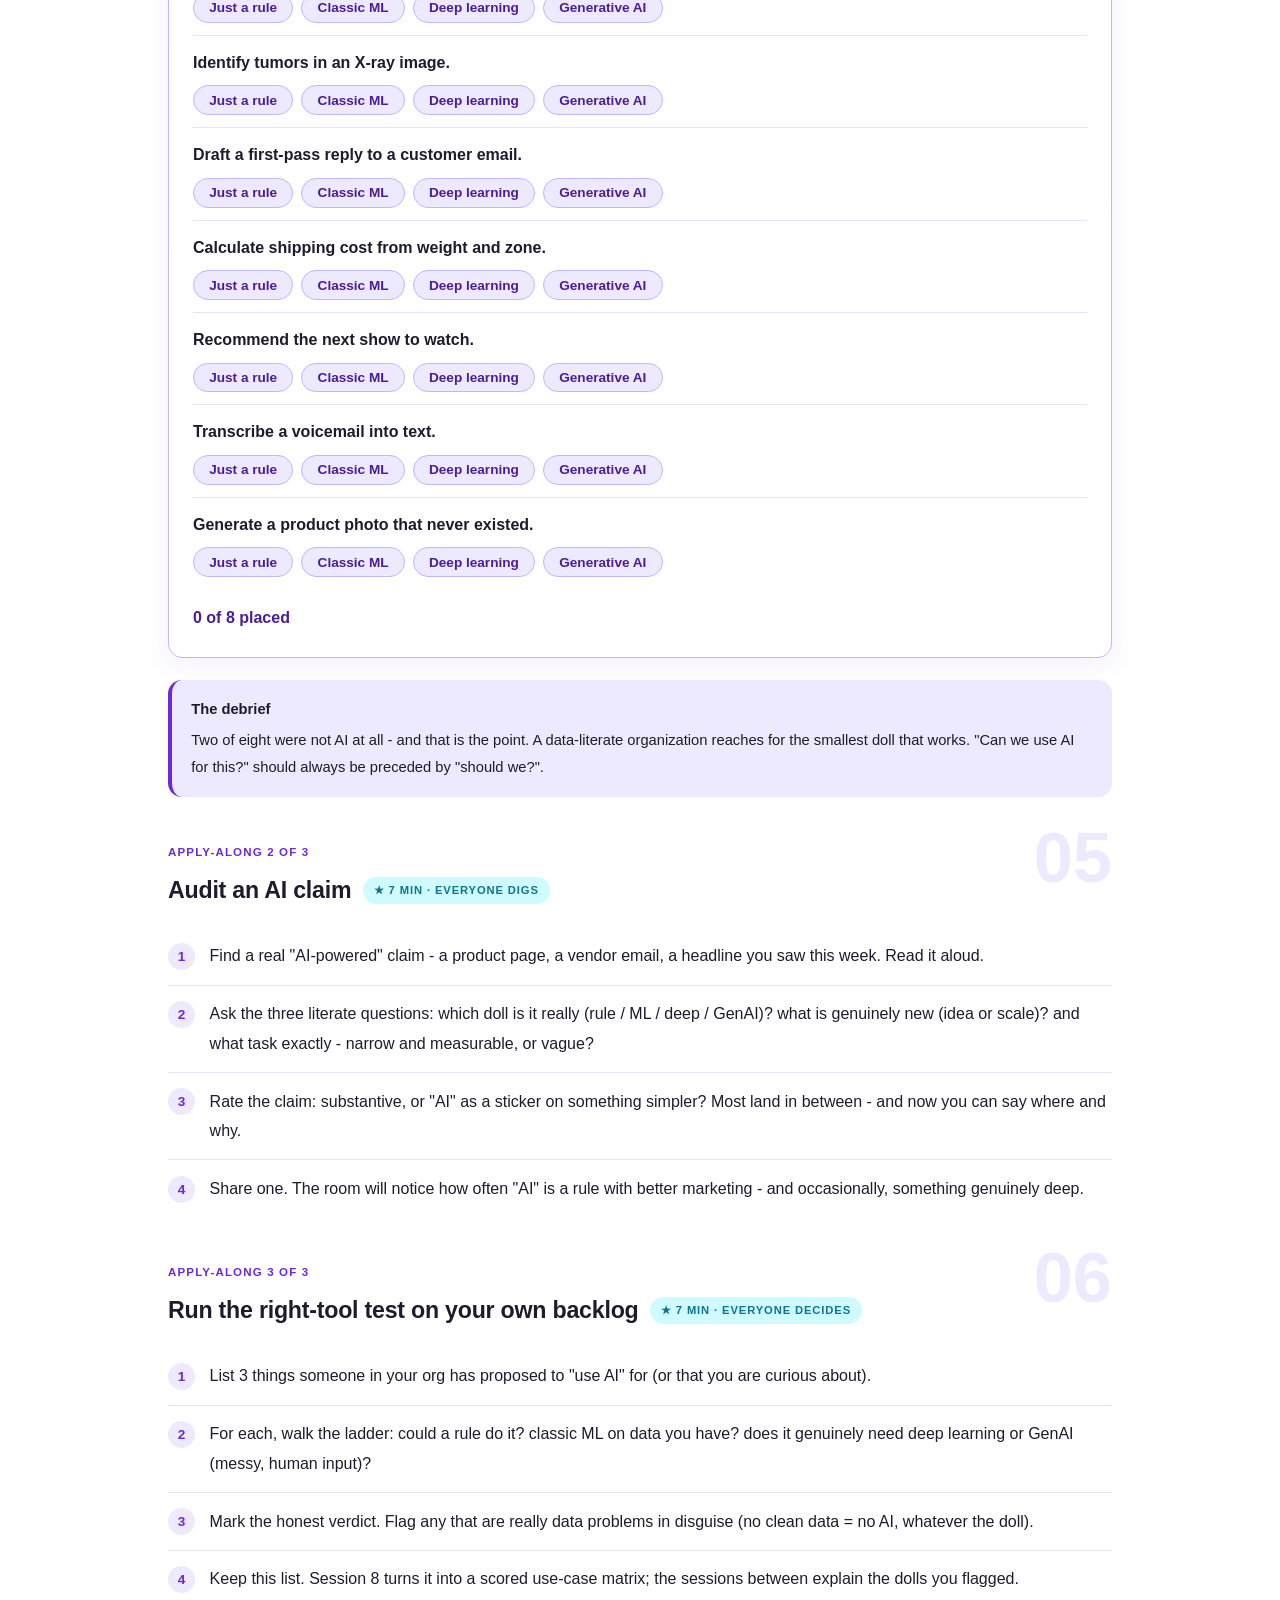
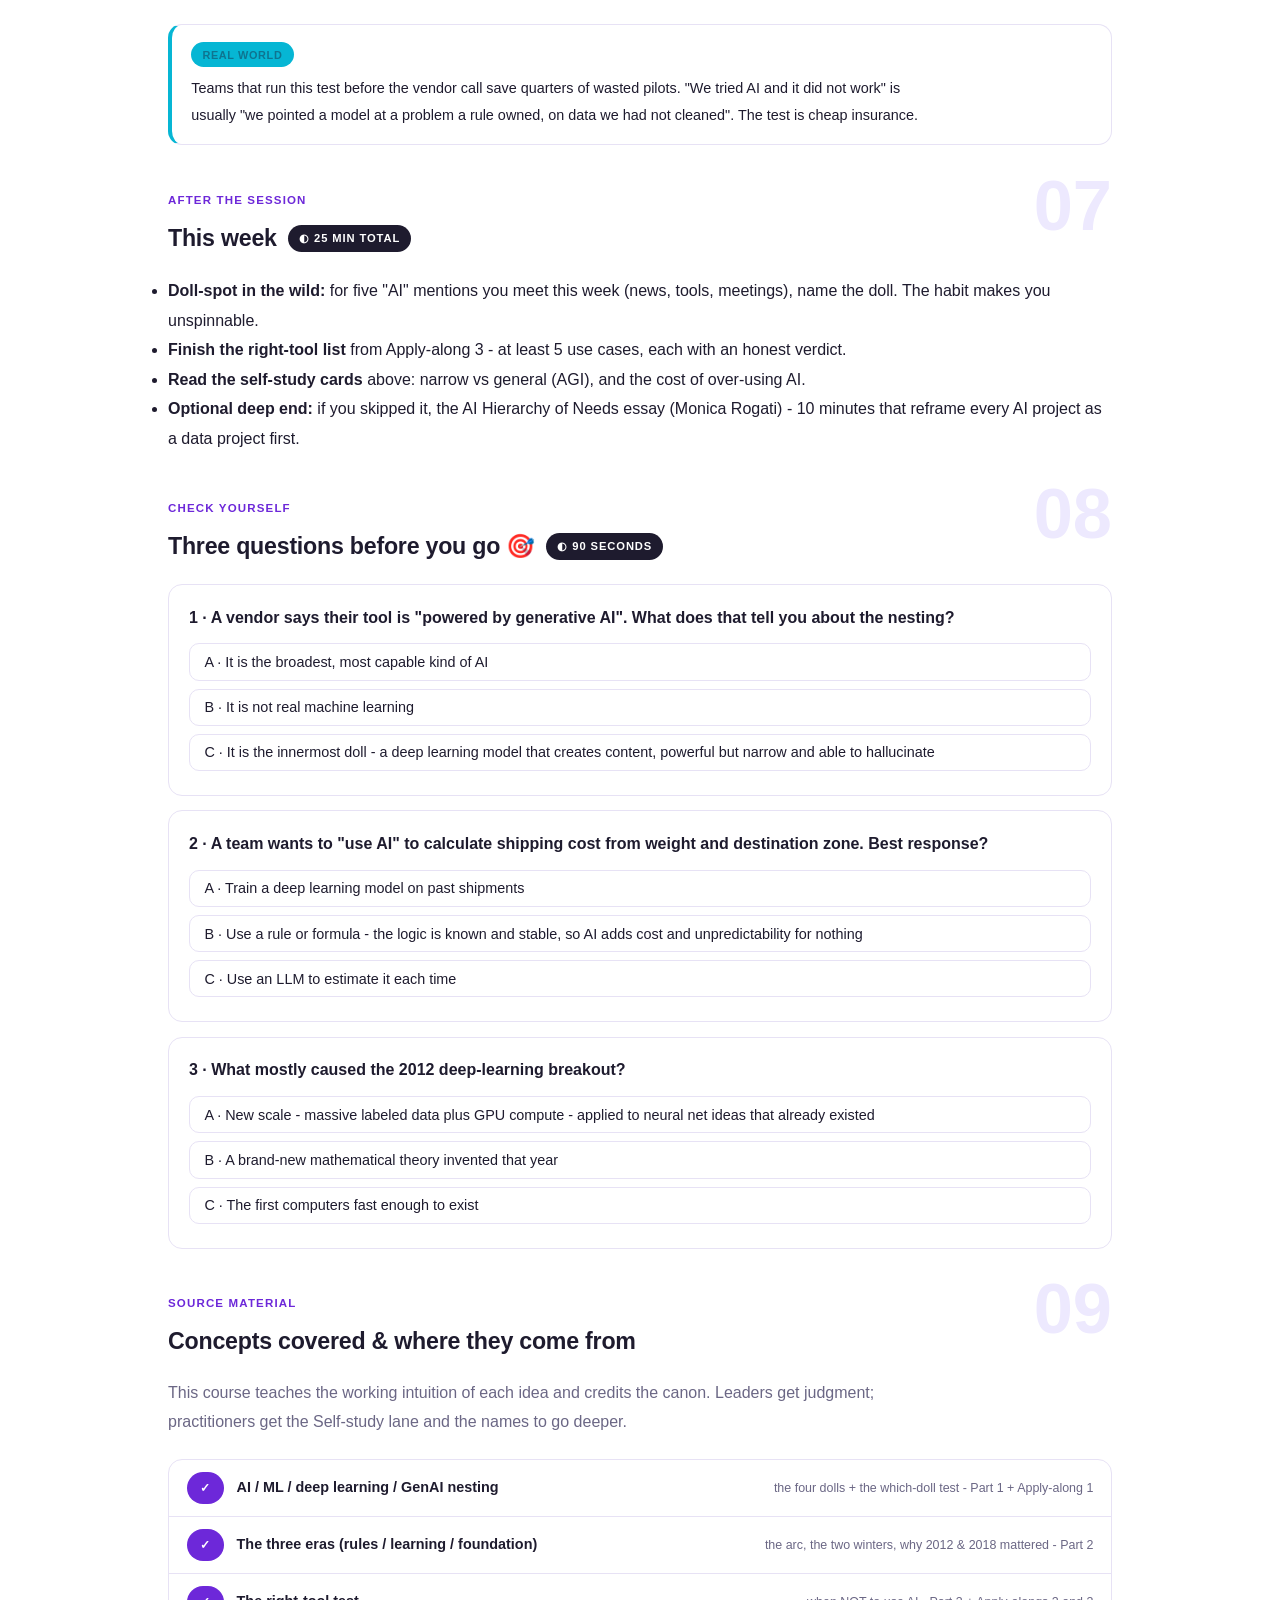
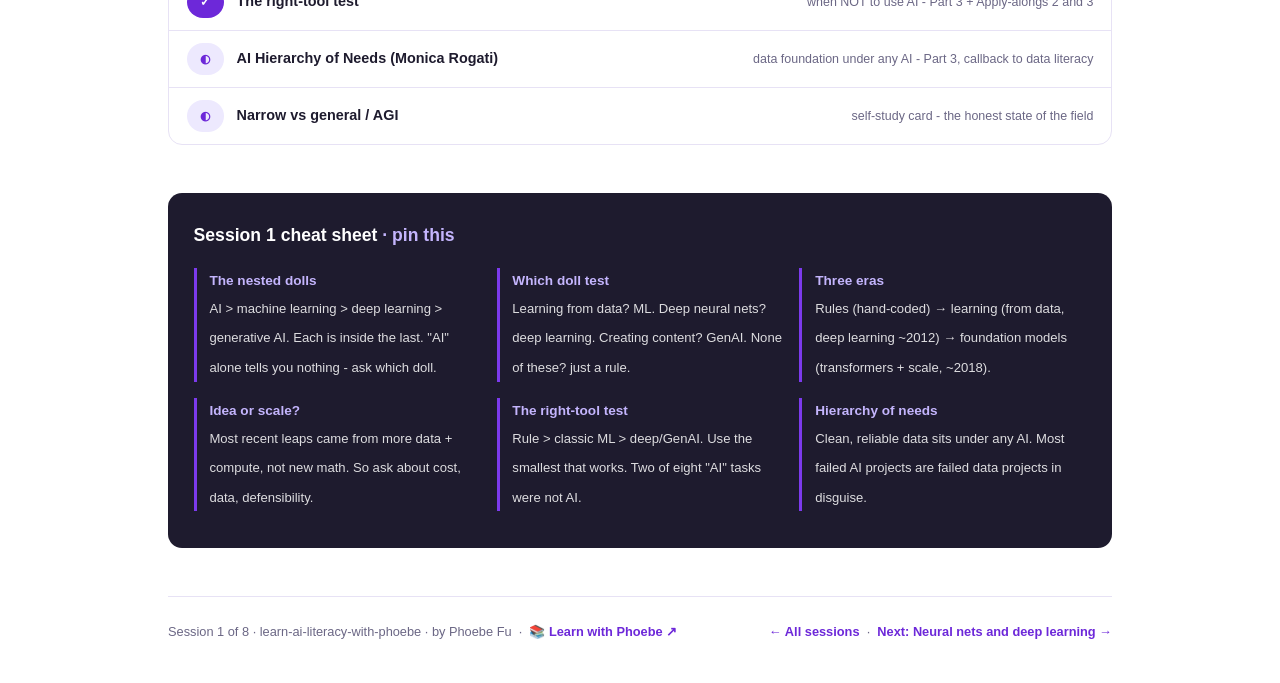
==== commit 144aa78c: "Layout: code boxes stack under step text; toolbar is one row Shared-template defect, live estate-wid" ====
--- a/courses/01-what-ai-is.html
+++ b/courses/01-what-ai-is.html
@@ -19,7 +19,7 @@
 <meta name="twitter:image" content="https://phoebefu6.github.io/learn-ai-literacy-with-phoebe/assets/og-cover.png">
 <!-- social:end -->
 <title>Session 1 · What AI actually is - learn AI literacy with phoebe</title>
-<link rel="stylesheet" href="../assets/style.css?v=18">
+<link rel="stylesheet" href="../assets/style.css?v=20">
 </head>
 <body>
 
--- a/assets/style.css
+++ b/assets/style.css
@@ -101,8 +101,9 @@
   border-bottom: 1px solid var(--hairline);
   padding: .55rem 0;
 }
-.toolbar .wrap { display: flex; align-items: center; gap: .6rem; }
-.toolbar .crumb { font-size: .8rem; color: var(--muted); font-weight: 600; margin-right: auto; }
+.toolbar .wrap { display: flex; align-items: center; gap: .5rem; flex-wrap: nowrap; }
+.toolbar .crumb { font-size: .8rem; color: var(--muted); font-weight: 600; margin-right: auto; min-width: 0; white-space: nowrap; overflow: hidden; text-overflow: ellipsis; }
+.toolbar .btn { white-space: nowrap; flex: none; padding: .38rem .8rem; font-size: .78rem; line-height: 1.2; }
 .toolbar .crumb a { color: var(--indigo); text-decoration: none; }
 .btn {
   border: 1px solid var(--hairline);
@@ -302,11 +303,15 @@
 /* ---------- demo steps ---------- */
 .steps { counter-reset: step; margin: .6rem 0 1rem; }
 .step {
-  display: flex;
-  gap: .9rem;
+  display: grid;
+  grid-template-columns: max-content minmax(0, 1fr);
+  column-gap: .9rem;
+  row-gap: .2rem;
   padding: .85rem 0;
   border-bottom: .5px solid var(--hairline);
 }
+.step > * { grid-column: 2; min-width: 0; }
+.step > .prompt-box { margin: .8rem 0 .4rem; }
 .step:last-child { border-bottom: none; }
 .step::before {
   counter-increment: step;
@@ -805,7 +810,10 @@
   /* 44px tap targets */
   details.card summary { min-height: 44px; }
   .qopt { min-height: 44px; display: flex; align-items: center; padding: .7rem .9rem; }
-  .toolbar .btn, .pagefoot a { min-height: 44px; display: inline-flex; align-items: center; }
+  .toolbar .btn, .pagefoot a { min-height: 44px; display: inline-flex; align-items: center; justify-content: center; }
+  .toolbar .crumb, .toolbar #zoom-toggle { display: none; }
+  .toolbar .btn { flex: 1 1 0; padding: .3rem .4rem; font-size: .72rem; }
+  table.clean { display: block; overflow-x: auto; -webkit-overflow-scrolling: touch; }
 }
 
 @media (max-width: 640px) {
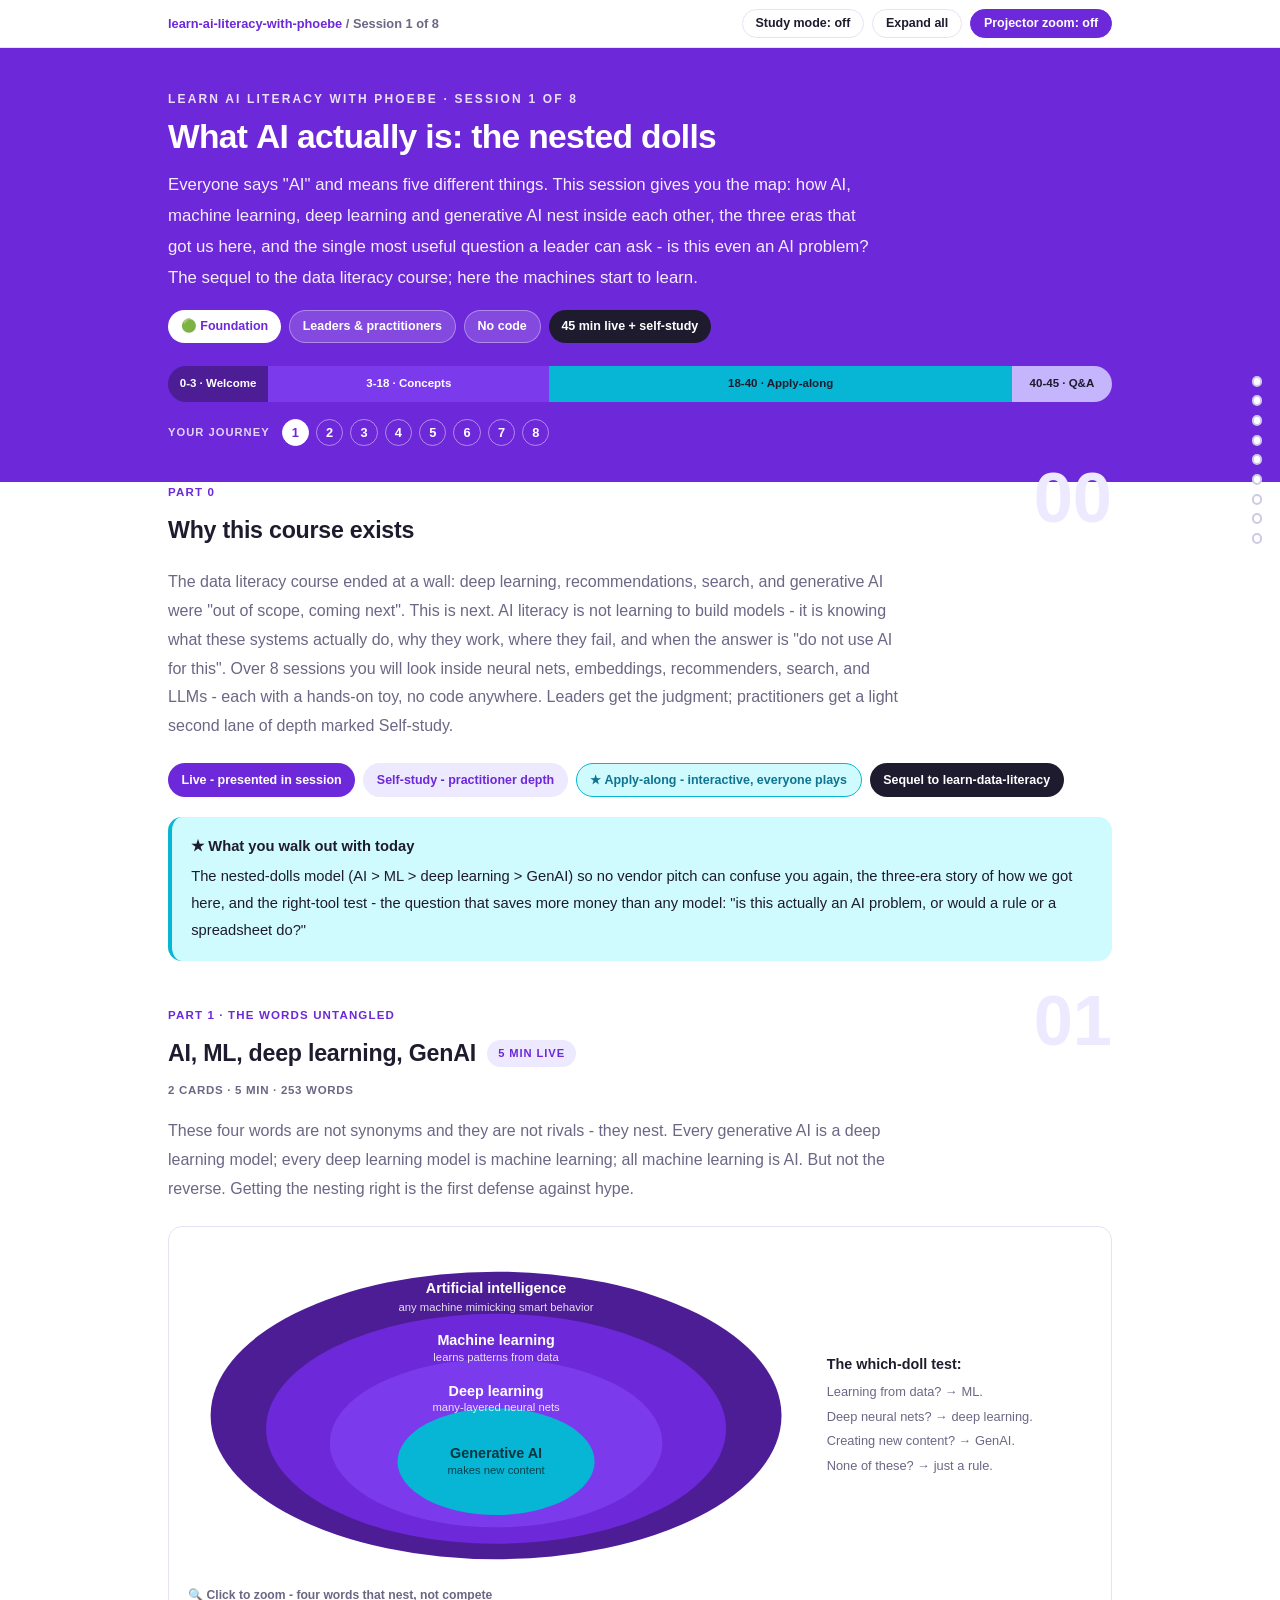
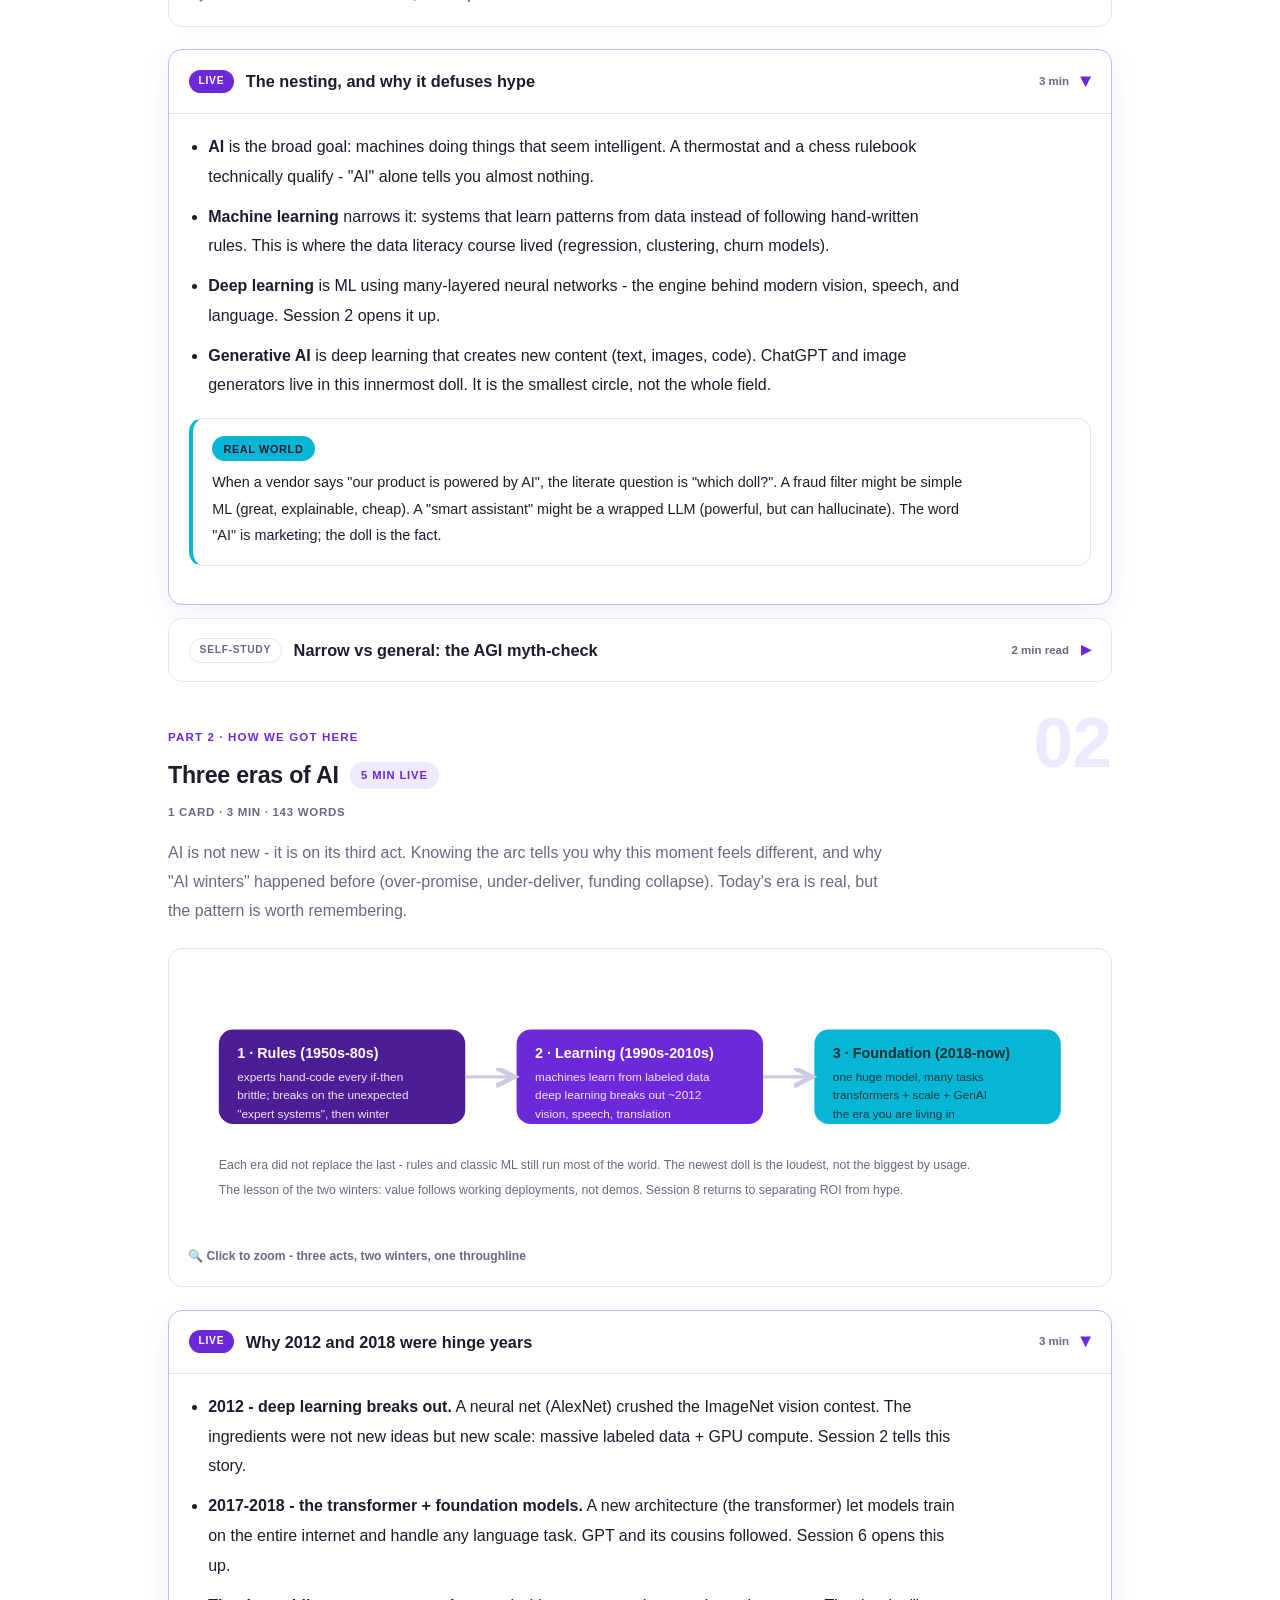
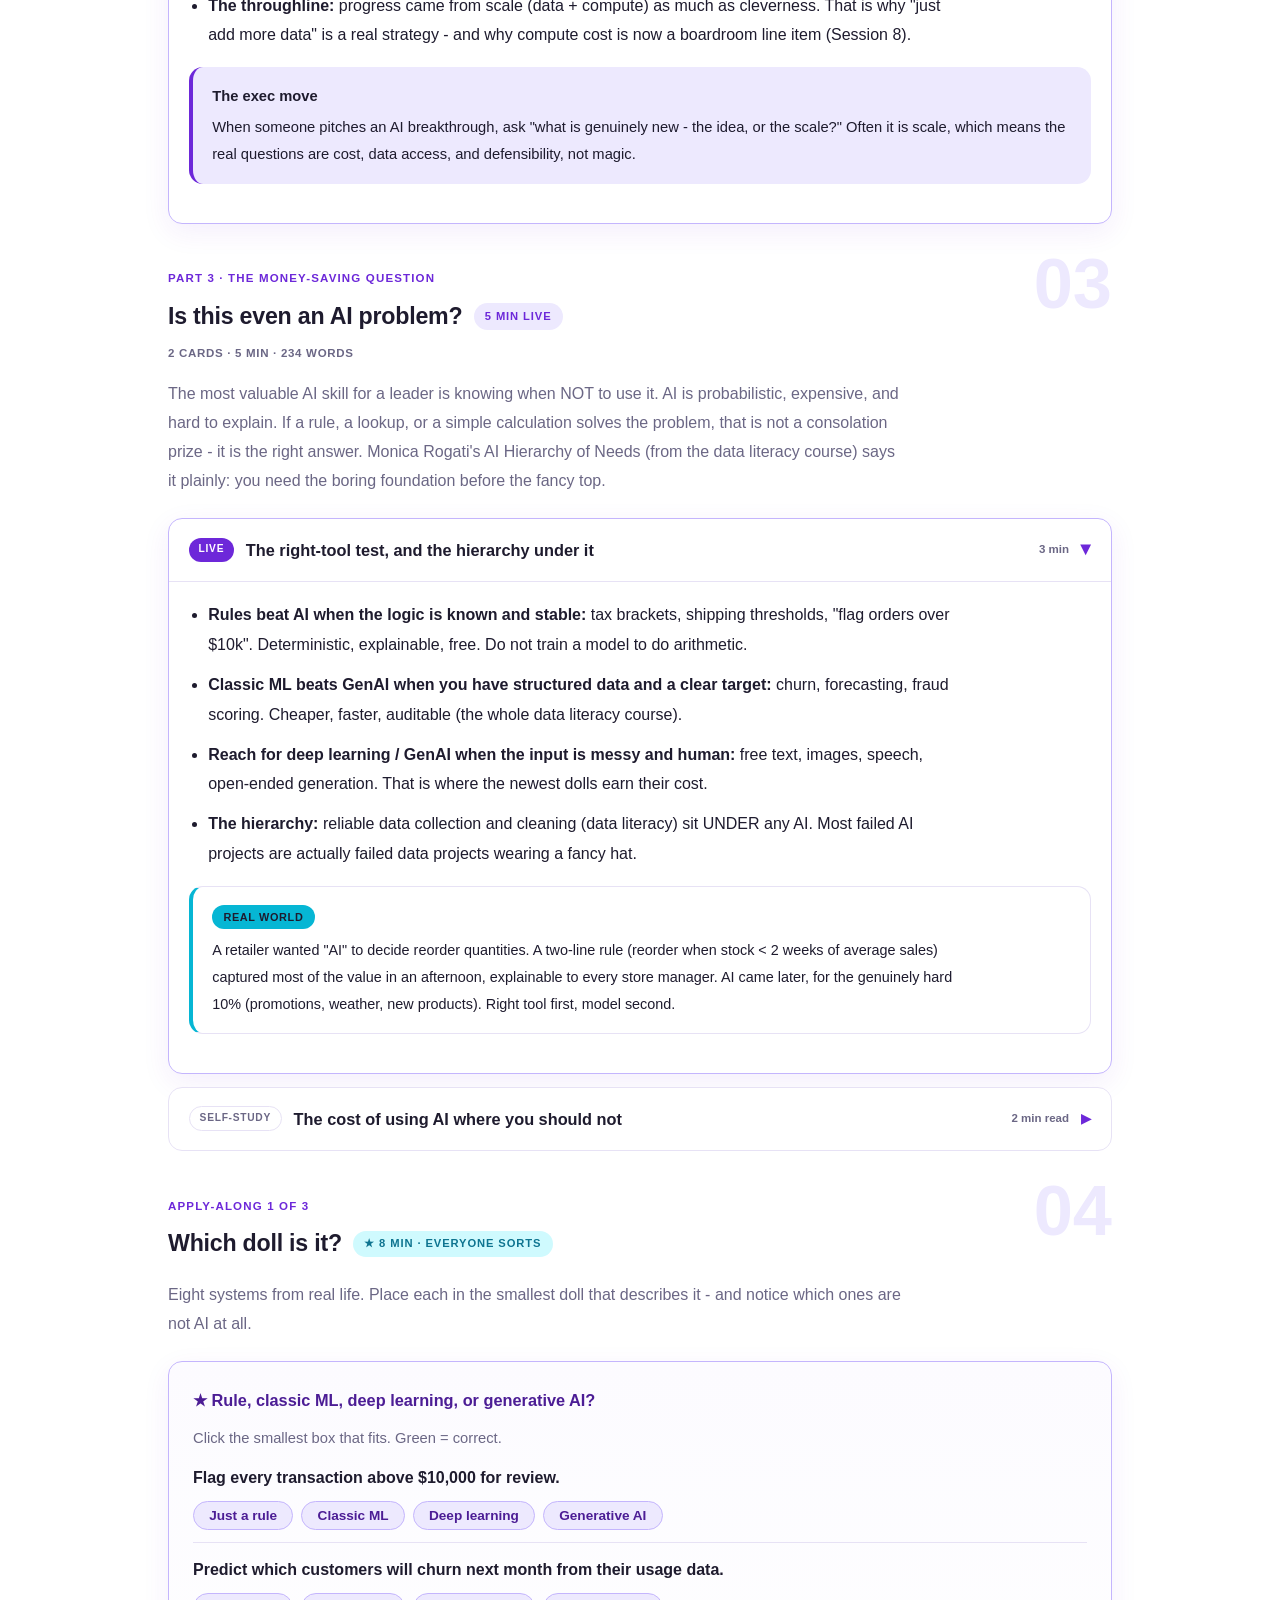
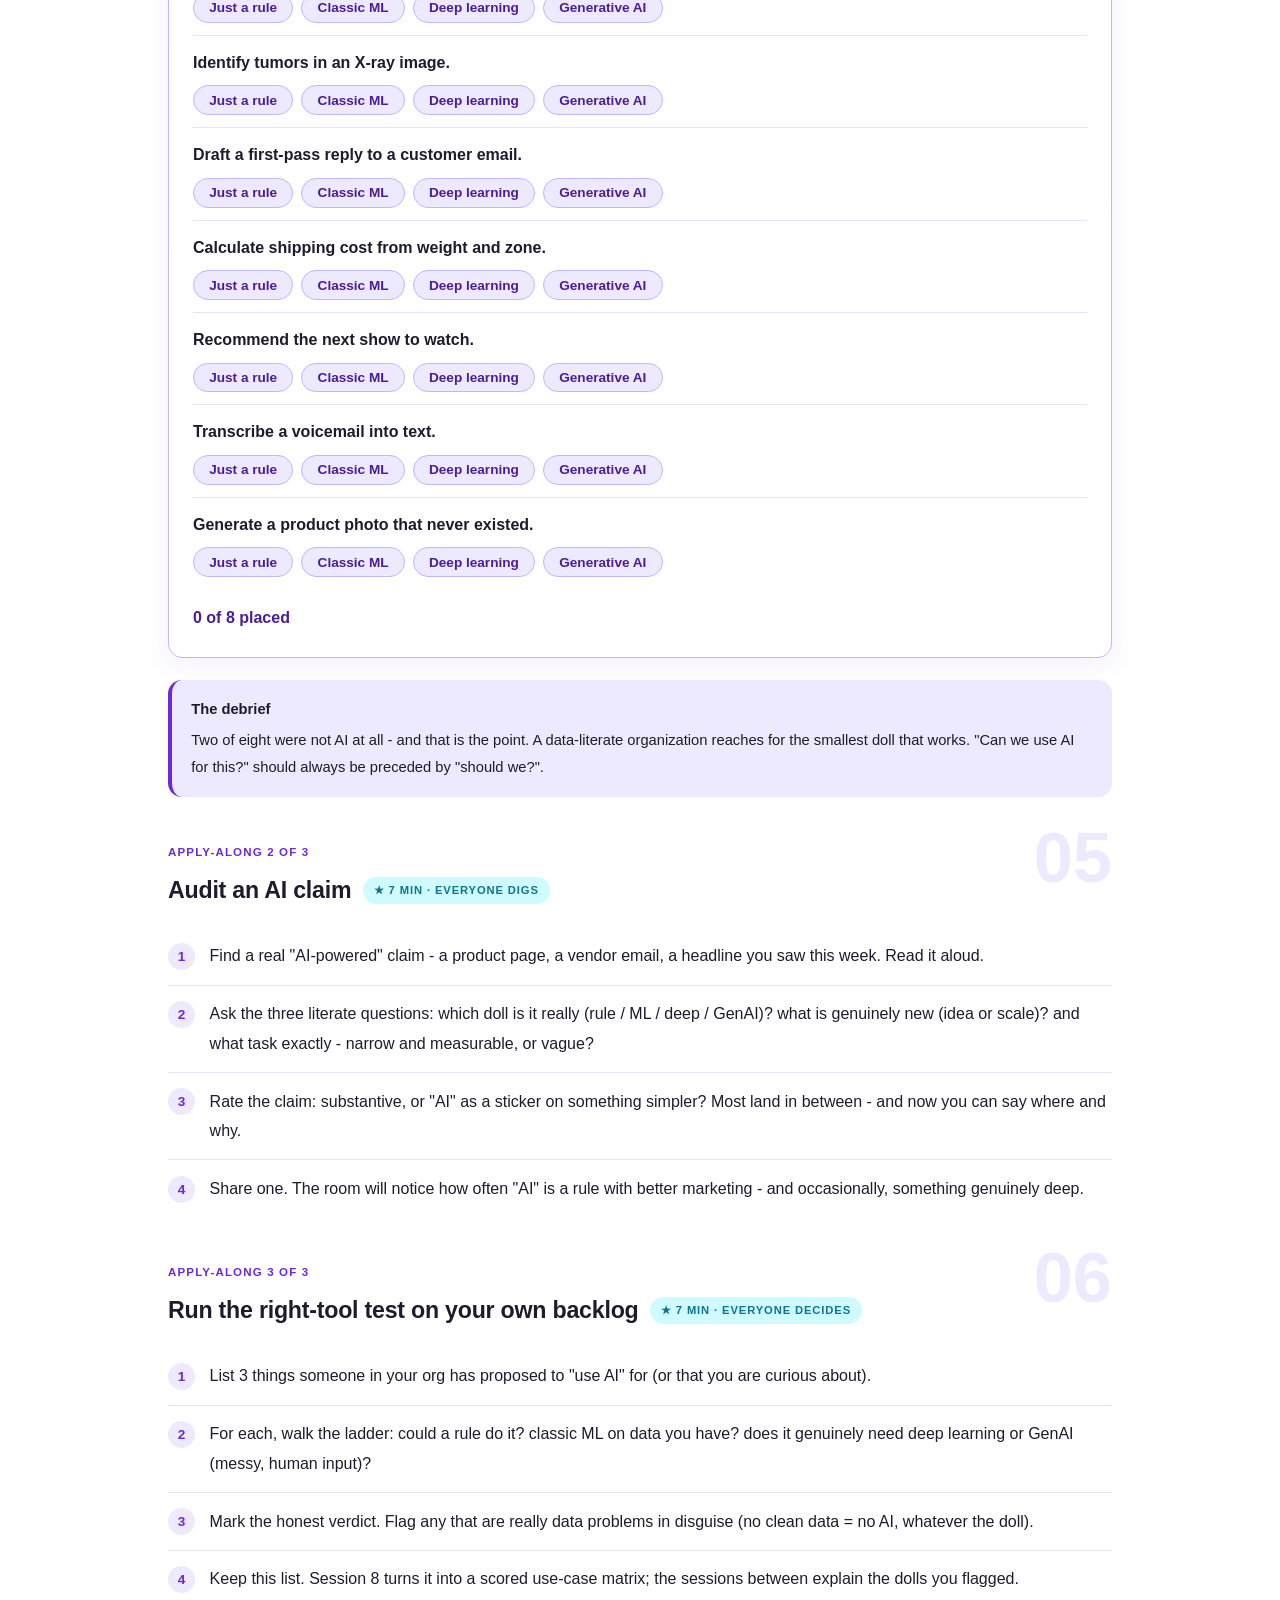
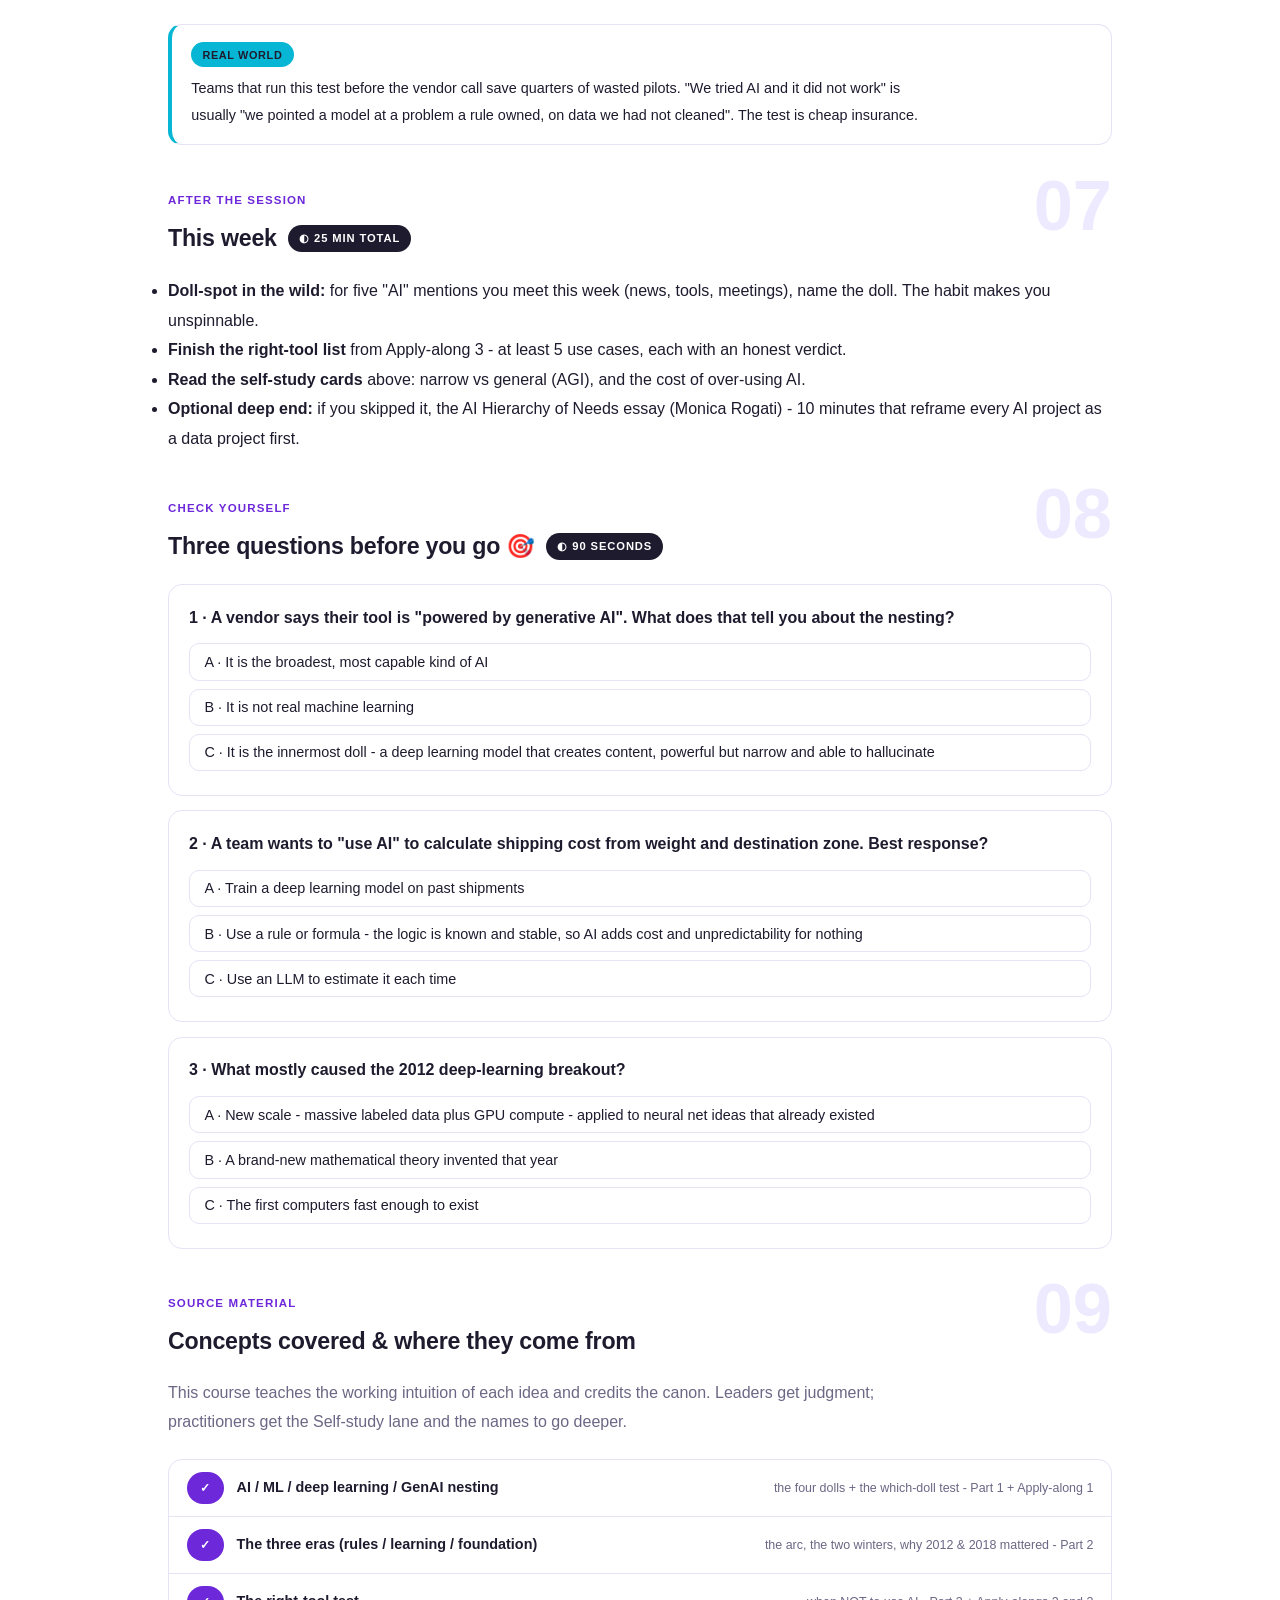
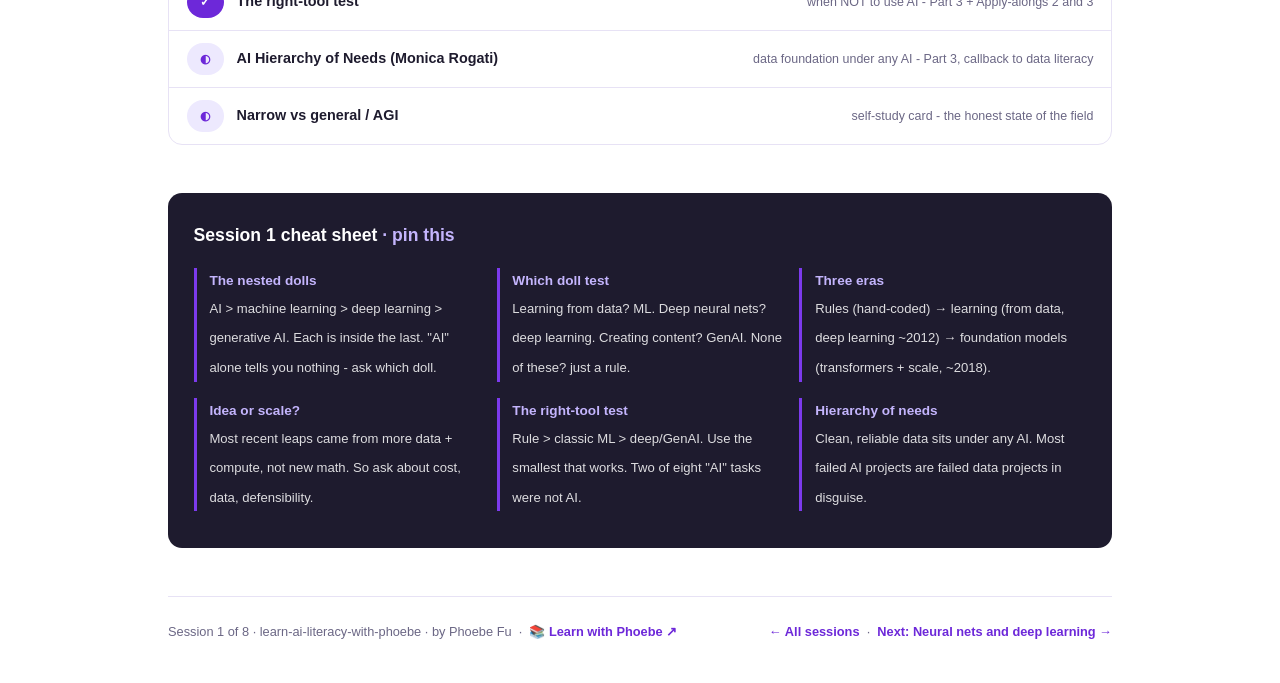
==== commit 62929f93: "Fix unreadable pills and labels: the course's own ink on the amber fill The "Real world" pill, build" ====
--- a/courses/01-what-ai-is.html
+++ b/courses/01-what-ai-is.html
@@ -19,7 +19,7 @@
 <meta name="twitter:image" content="https://phoebefu6.github.io/learn-ai-literacy-with-phoebe/assets/og-cover.png">
 <!-- social:end -->
 <title>Session 1 · What AI actually is - learn AI literacy with phoebe</title>
-<link rel="stylesheet" href="../assets/style.css?v=20">
+<link rel="stylesheet" href="../assets/style.css?v=21">
 </head>
 <body>
 
--- a/assets/style.css
+++ b/assets/style.css
@@ -223,7 +223,7 @@
 .pill.solid { background: var(--indigo); color: #fff; }
 .pill.light { background: var(--indigo-50); color: var(--indigo); }
 .pill.inkpill { background: var(--ink); color: #fff; }
-.pill.amber, .pill.peach { background: var(--amber-50); color: var(--amber); border: 1.5px solid var(--amber); }
+.pill.amber, .pill.peach { background: var(--amber-50); color: var(--amber-ink); border: 1.5px solid var(--amber); }
 .pill.bare { color: var(--faint); }
 
 /* ---------- 4D grid ---------- */
@@ -281,7 +281,7 @@
   padding: .15rem .7rem;
 }
 .prompt-box.bad .label { background: var(--faint); color: var(--ink); }
-.prompt-box.good .label { background: var(--amber); color: var(--amber-ink); }
+.prompt-box.good .label { background: var(--amber); color: var(--ink); }
 .copy-btn {
   position: absolute;
   top: .7rem;
@@ -298,7 +298,7 @@
   transition: background .15s ease;
 }
 .copy-btn:hover { background: rgba(255,255,255,.22); }
-.copy-btn.copied { background: var(--amber); border-color: var(--amber); color: var(--amber-ink); }
+.copy-btn.copied { background: var(--amber); border-color: var(--amber); color: var(--ink); }
 
 /* ---------- demo steps ---------- */
 .steps { counter-reset: step; margin: .6rem 0 1rem; }
@@ -350,7 +350,7 @@
 .callout.example .ex-pill {
   display: inline-block;
   background: var(--amber);
-  color: var(--amber-ink);
+  color: var(--ink);
   border-radius: 999px;
   padding: .15rem .7rem;
   font-size: .68rem;
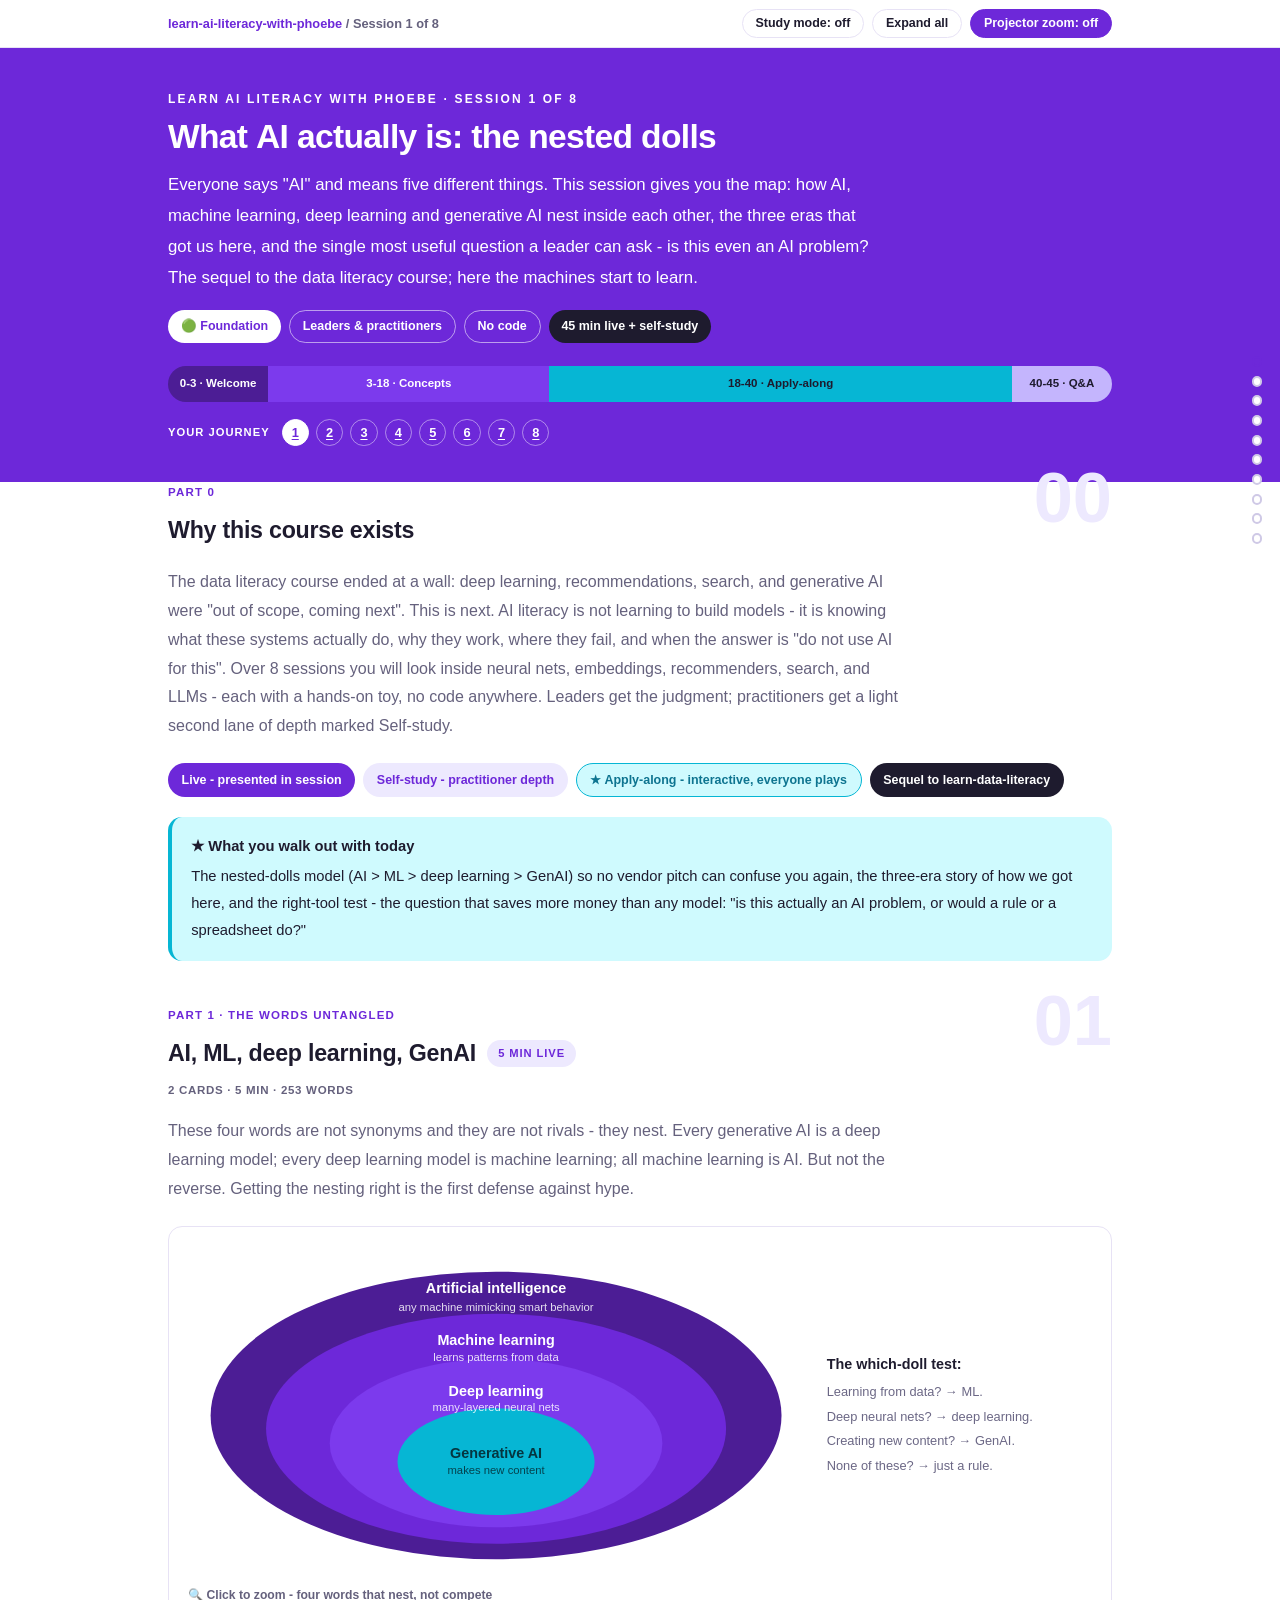
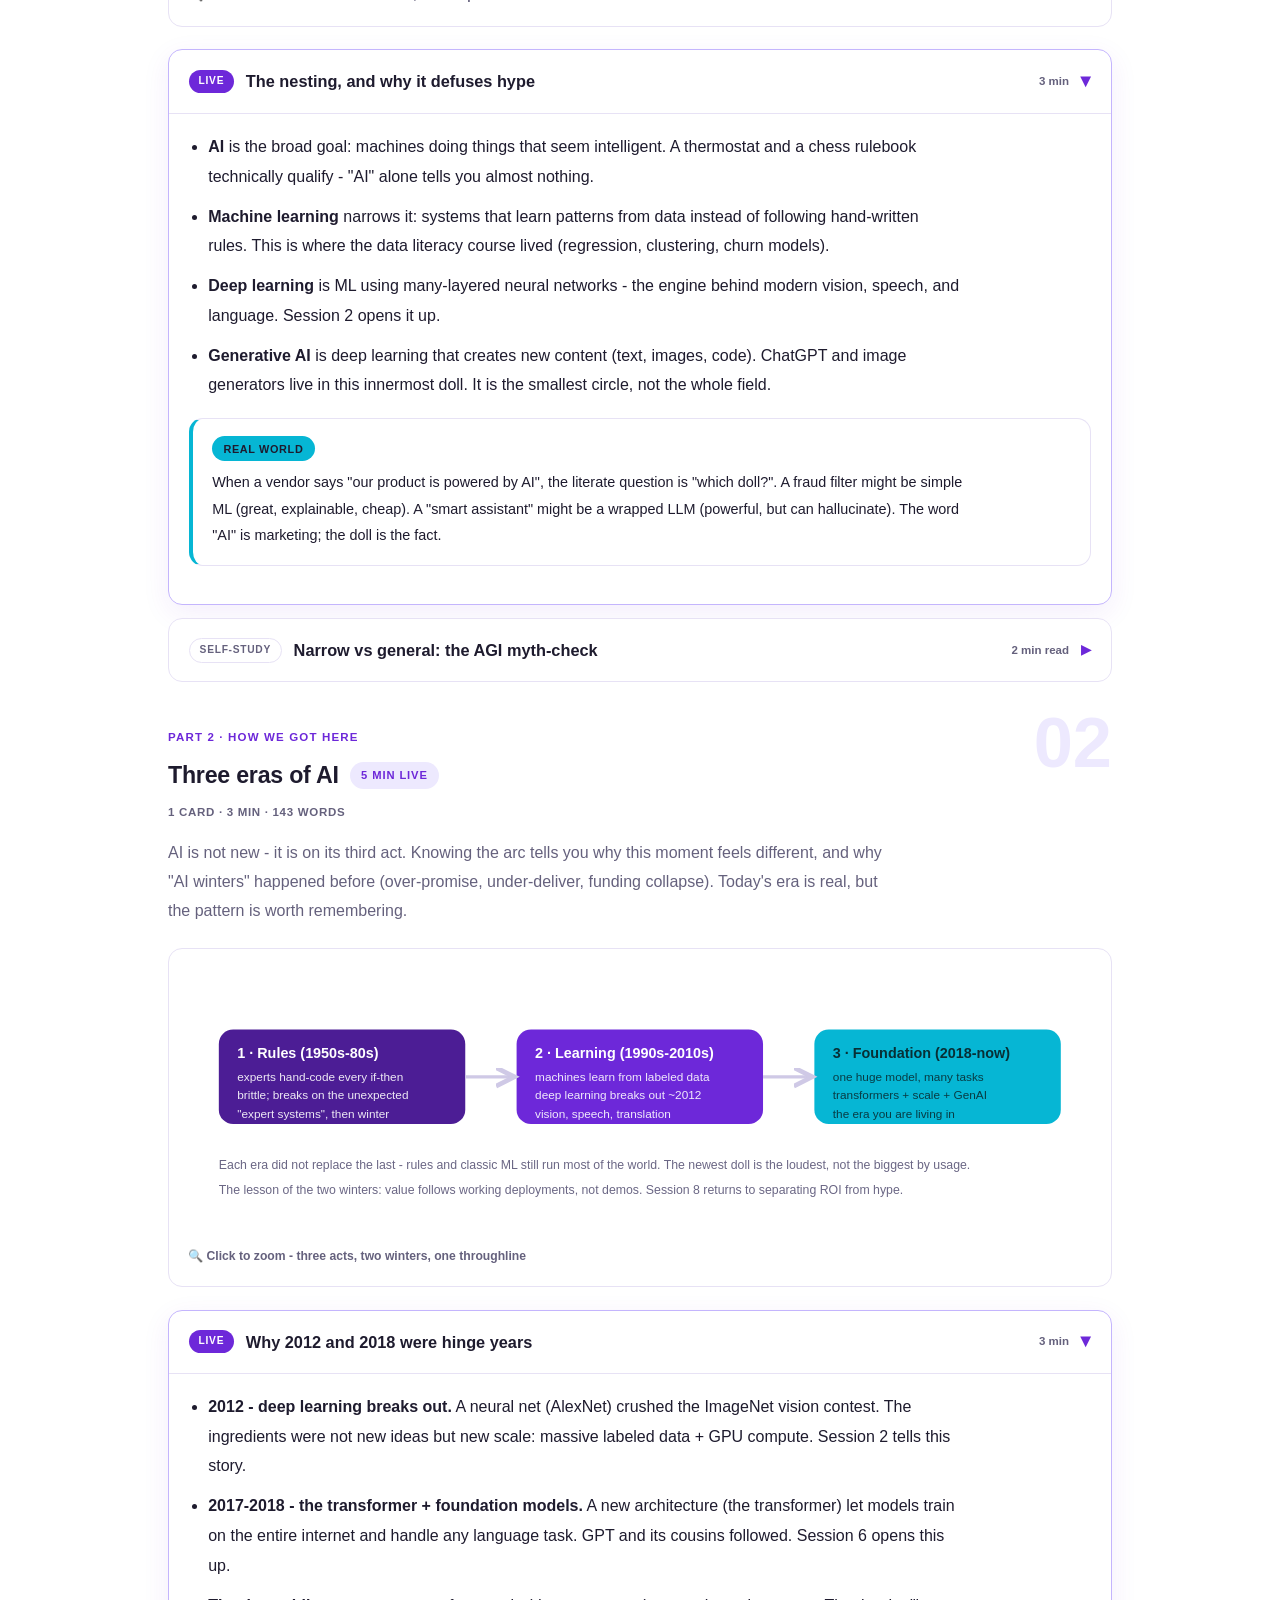
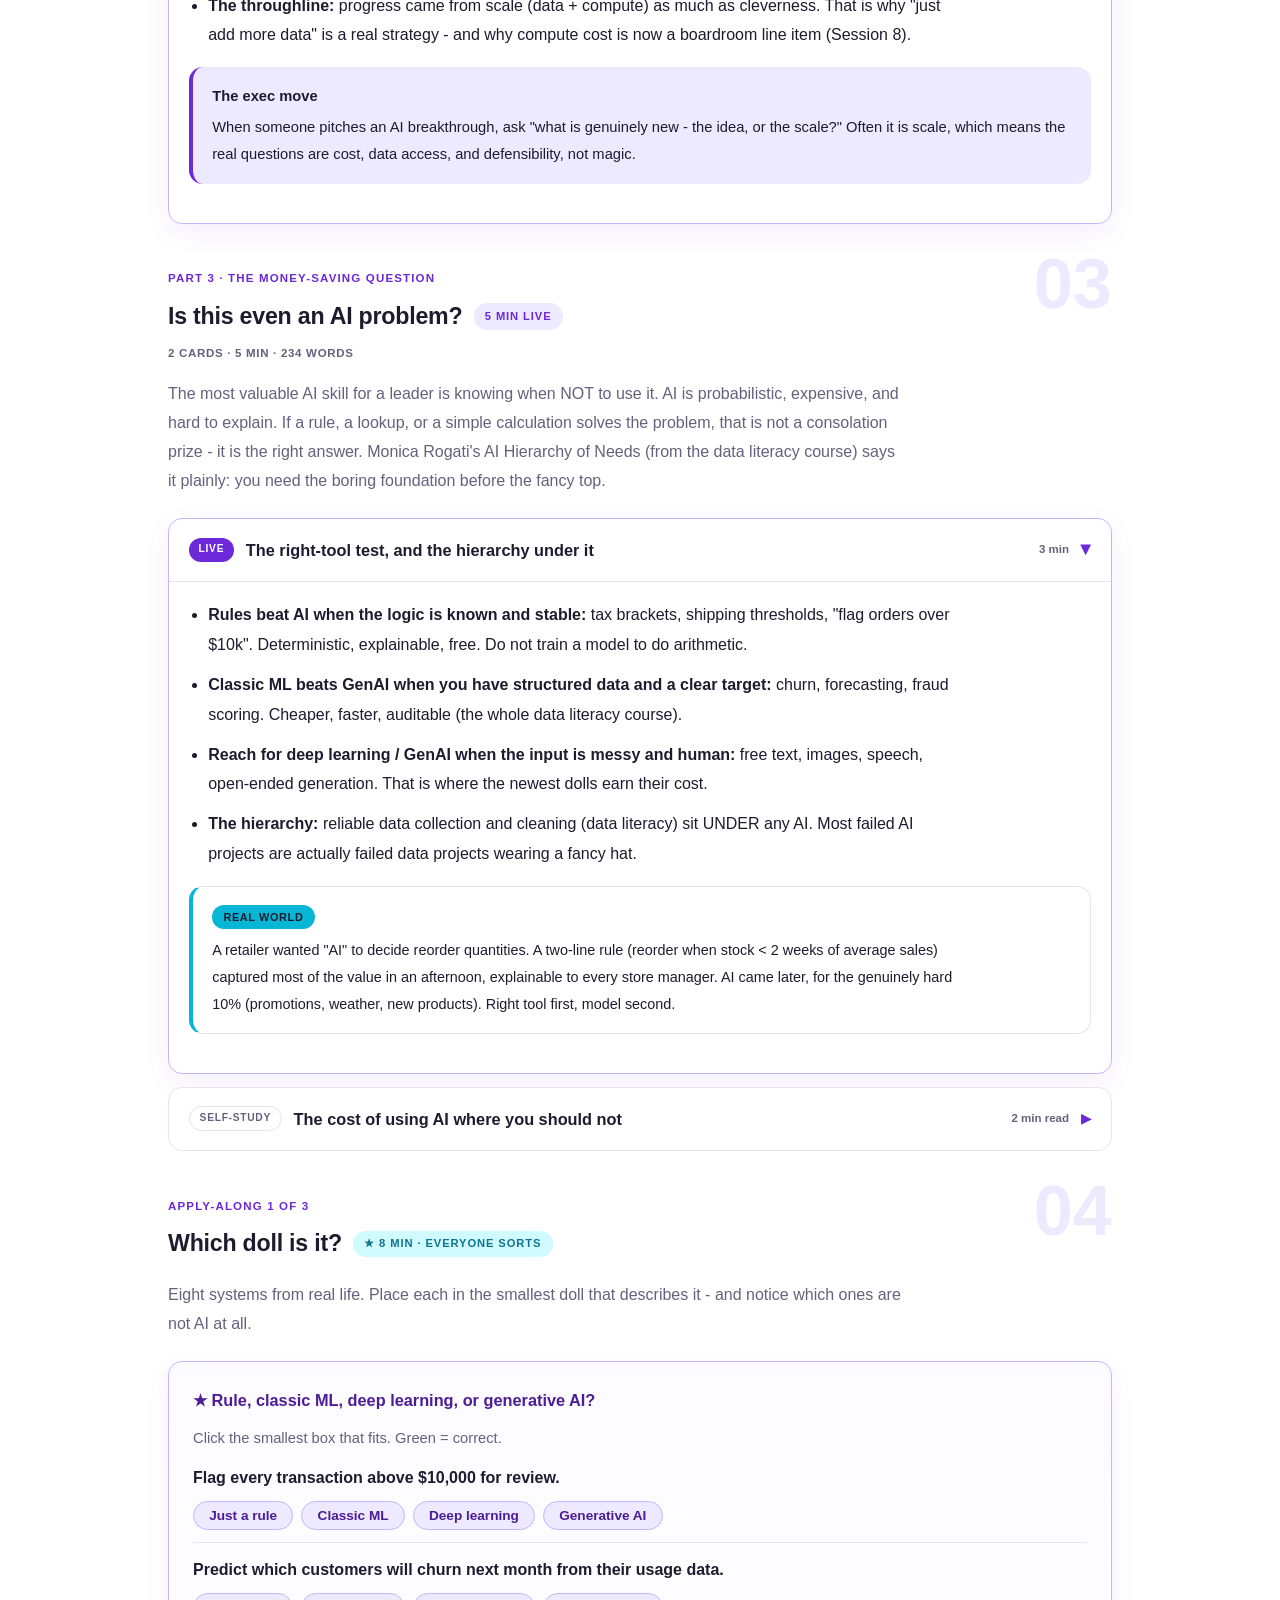
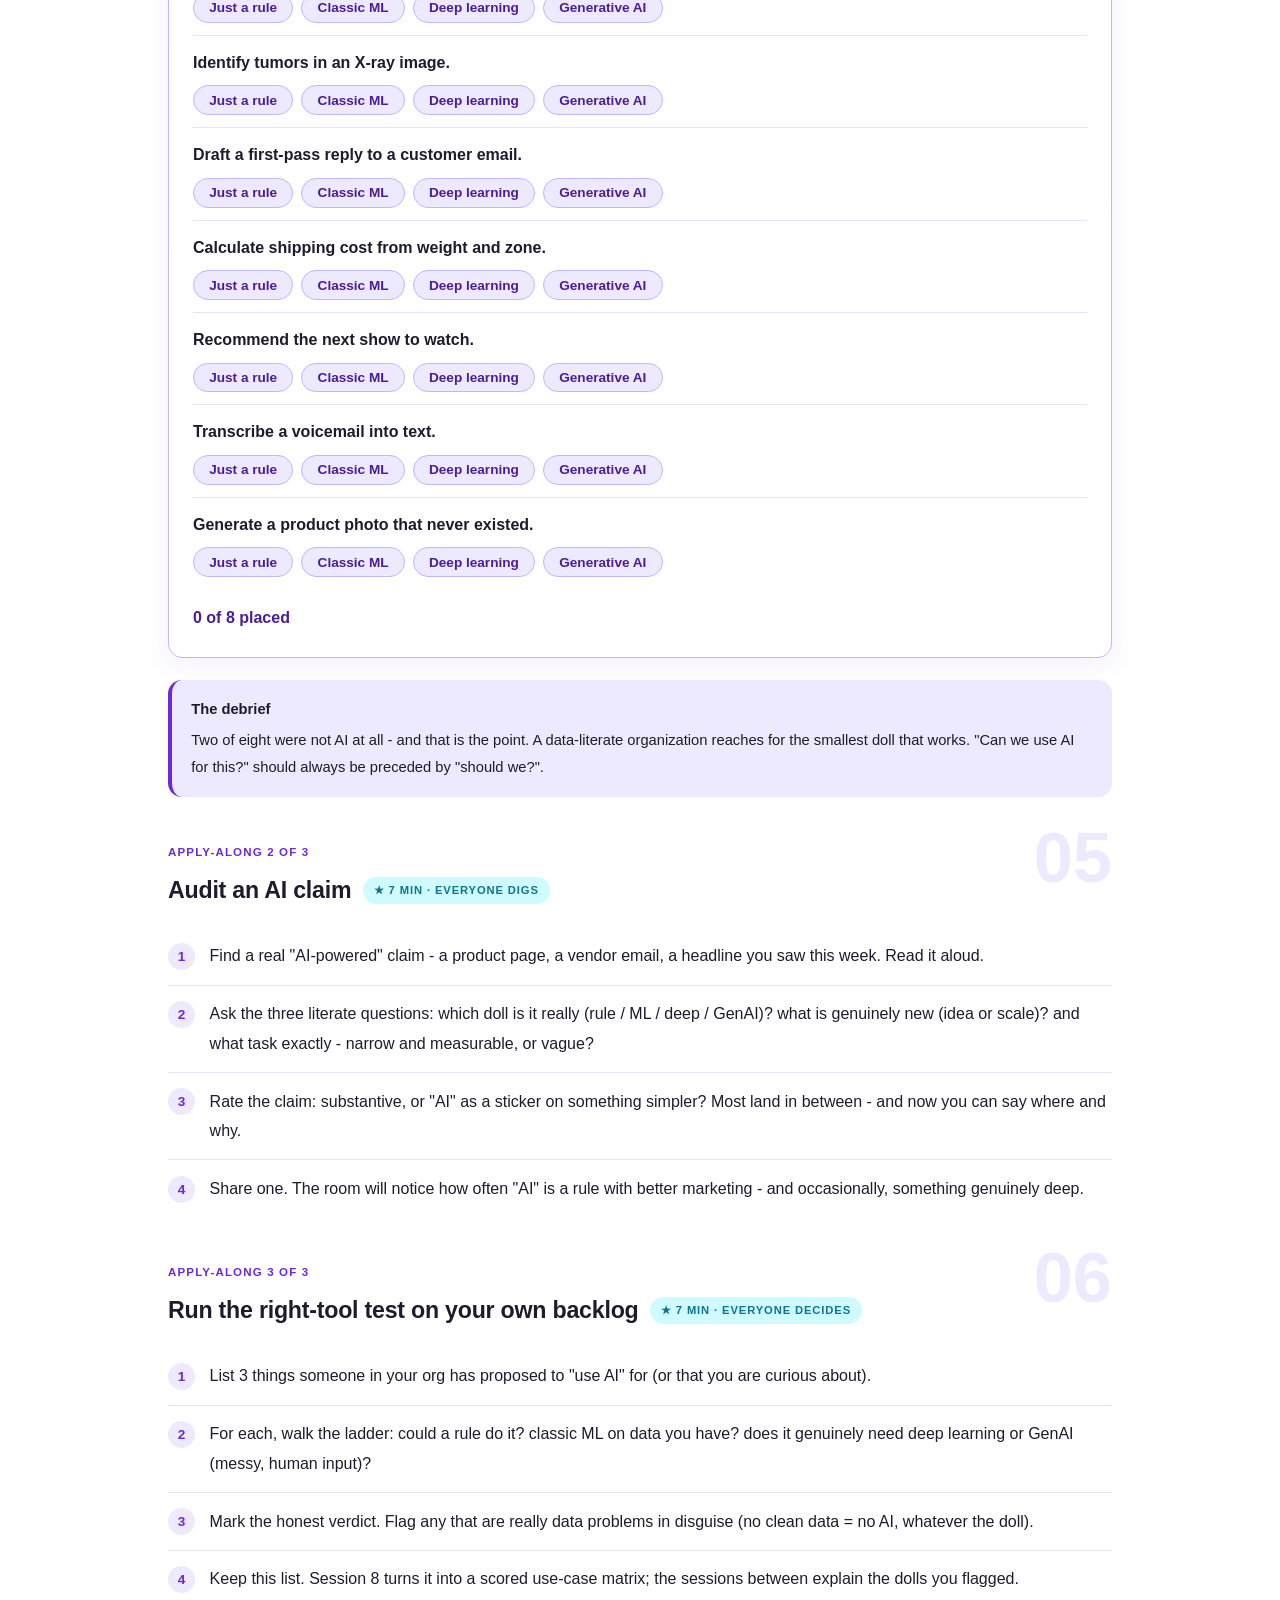
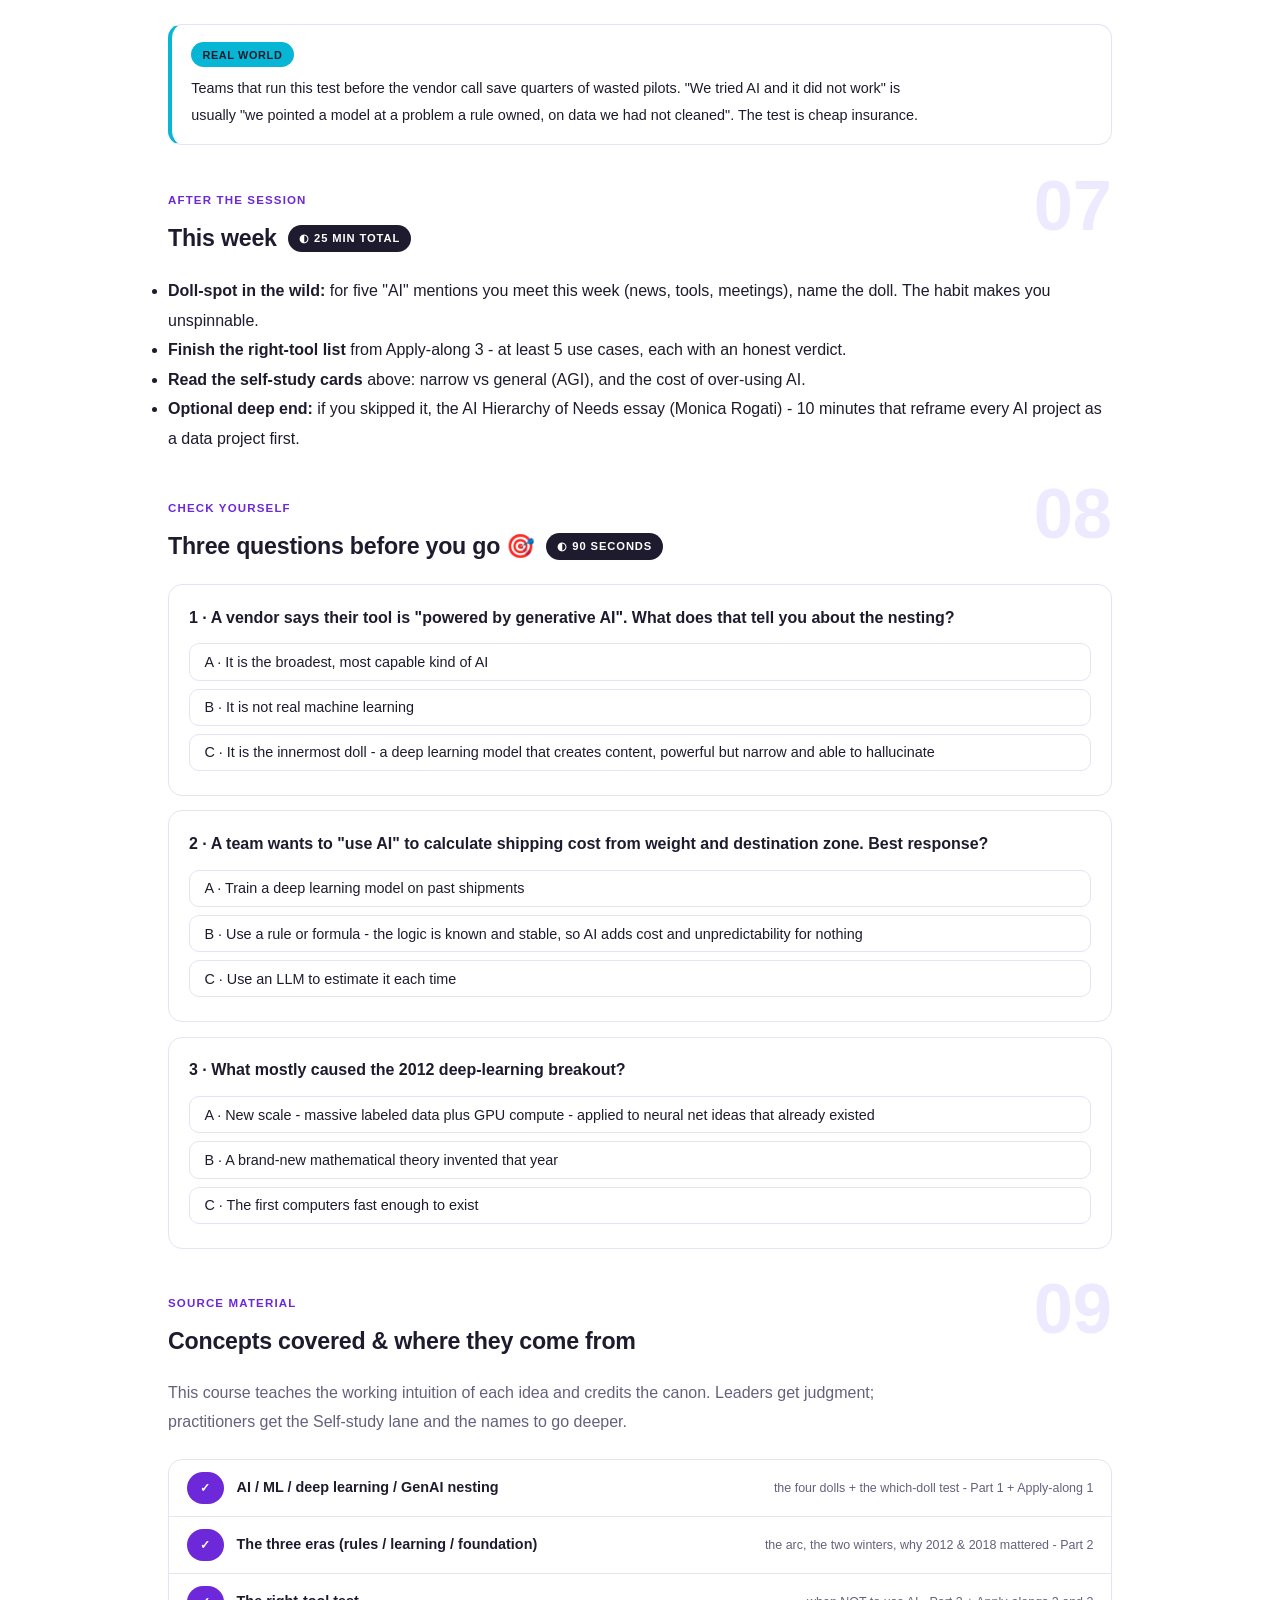
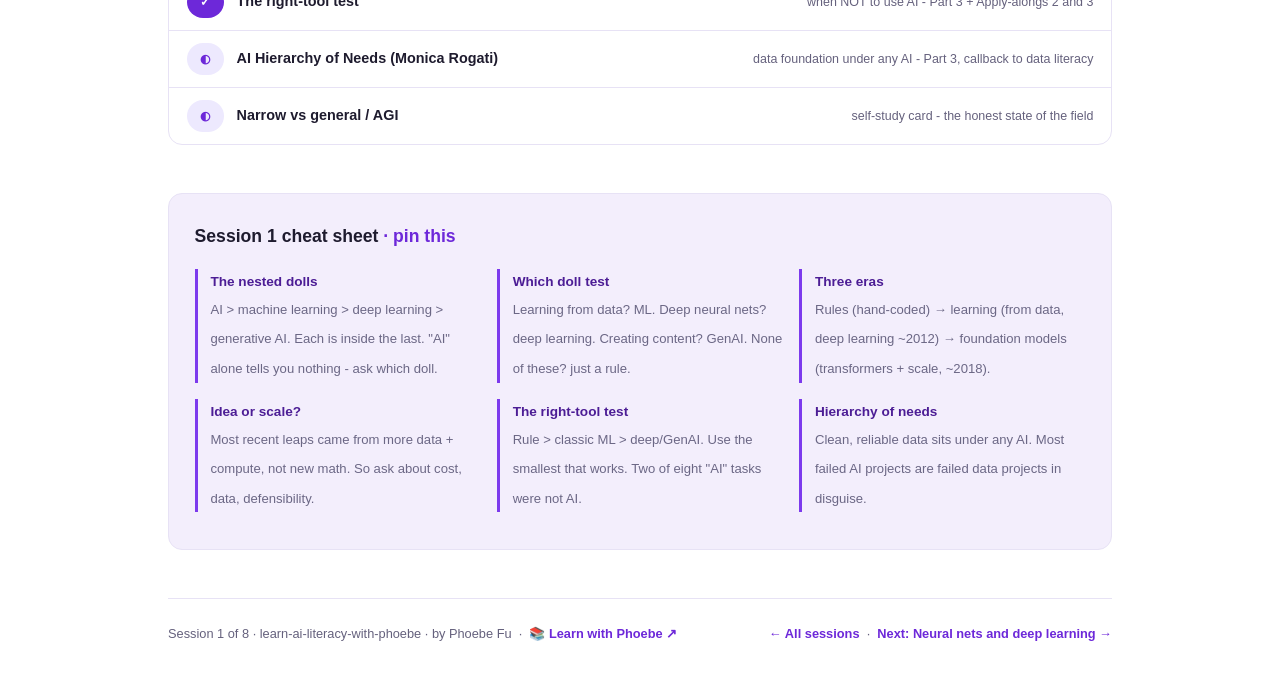
==== commit 4000e90a: "Light surfaces everywhere: lightbox, cheat panel, code boxes; contrast and phone-width fixes Every d" ====
--- a/courses/01-what-ai-is.html
+++ b/courses/01-what-ai-is.html
@@ -19,7 +19,7 @@
 <meta name="twitter:image" content="https://phoebefu6.github.io/learn-ai-literacy-with-phoebe/assets/og-cover.png">
 <!-- social:end -->
 <title>Session 1 · What AI actually is - learn AI literacy with phoebe</title>
-<link rel="stylesheet" href="../assets/style.css?v=21">
+<link rel="stylesheet" href="../assets/style.css?v=37">
 </head>
 <body>
 
@@ -368,7 +368,7 @@
 
 </main>
 
-<script src="../assets/app.js?v=17"></script>
+<script src="../assets/app.js?v=37"></script>
 <script src="../assets/widgets.js?v=17"></script>
 </body>
 </html>
--- a/assets/style.css
+++ b/assets/style.css
@@ -8,15 +8,15 @@
   --indigo-soft: #C4B5FD;
   --indigo-50: #EDE9FE;
   --ink: #1E1B2E;
-  --muted: #6B6785;
+  --muted: #65617D;
   --faint: #CFC9E6;
   --hairline: #E7E2F5;
   --amber: #06B6D4;
   --amber-ink: #0E7490;
   --amber-50: #CFFAFE;
   --paper: #FFFFFF;
-  --code-bg: #14082E;
-  --code-ink: #EAE4FA;
+  --code-bg: #F3EEFC;
+  --code-ink: #1E1B2E;
   --radius: 14px;
 }
 
@@ -46,7 +46,7 @@
   font-size: .75rem;
   letter-spacing: .18em;
   text-transform: uppercase;
-  opacity: .85;
+  opacity: 1;
   font-weight: 600;
 }
 .masthead h1 {
@@ -57,7 +57,7 @@
   letter-spacing: -.02em;
 }
 .masthead h1 .accent { color: inherit; }
-.masthead .sub { font-size: 1.05rem; opacity: .92; max-width: 44rem; }
+.masthead .sub { font-size: 1.05rem; opacity: 1; max-width: 44rem; }
 
 .chip-row { display: flex; flex-wrap: wrap; gap: .5rem; margin-top: 1.1rem; }
 .chip {
@@ -71,7 +71,7 @@
   white-space: nowrap;
 }
 .chip.level { background: #fff; color: var(--indigo); }
-.chip.audience { background: rgba(255,255,255,.16); color: #fff; border: 1px solid rgba(255,255,255,.35); }
+.chip.audience { background: rgba(255,255,255,.08); color: #fff; border: 1px solid rgba(255,255,255,.35); }
 .chip.time { background: var(--ink); color: #fff; font-variant-numeric: tabular-nums; }
 
 /* ---------- agenda bar ---------- */
@@ -224,7 +224,7 @@
 .pill.light { background: var(--indigo-50); color: var(--indigo); }
 .pill.inkpill { background: var(--ink); color: #fff; }
 .pill.amber, .pill.peach { background: var(--amber-50); color: var(--amber-ink); border: 1.5px solid var(--amber); }
-.pill.bare { color: var(--faint); }
+.pill.bare { color: var(--muted); }
 
 /* ---------- 4D grid ---------- */
 .grid-2 { display: grid; grid-template-columns: repeat(auto-fit, minmax(15rem, 1fr)); gap: .8rem; margin: .5rem 0 1rem; }
@@ -253,10 +253,11 @@
 table.clean td:first-child { font-weight: 600; }
 
 /* ---------- prompt boxes ---------- */
-.prompt-box {
+.prompt-box{
   position: relative;
-  background: var(--code-bg);
-  color: var(--code-ink);
+  background: #F3EEFC;
+  border: 1px solid #E7E2F5;
+  color: #1E1B2E;
   border-radius: var(--radius);
   padding: 1.1rem 1.2rem;
   margin: 1rem 0 1.2rem;
@@ -266,12 +267,12 @@
   white-space: pre-wrap;
   word-break: break-word;
 }
-.prompt-box .label {
+.prompt-box .label{
   position: absolute;
   top: -0.7rem;
   left: 1rem;
-  background: var(--indigo);
-  color: #fff;
+  background: #6D28D9;
+  color: #FFFFFF;
   font-family: "Inter", -apple-system, sans-serif;
   font-size: .68rem;
   font-weight: 700;
@@ -282,13 +283,13 @@
 }
 .prompt-box.bad .label { background: var(--faint); color: var(--ink); }
 .prompt-box.good .label { background: var(--amber); color: var(--ink); }
-.copy-btn {
+.copy-btn{
   position: absolute;
   top: .7rem;
   right: .7rem;
-  background: rgba(255,255,255,.1);
-  border: 1px solid rgba(255,255,255,.25);
-  color: #fff;
+  background: #FFFFFF;
+  border: 1px solid #E7E2F5;
+  color: #1E1B2E;
   border-radius: 999px;
   padding: .25rem .8rem;
   font-size: .72rem;
@@ -297,7 +298,7 @@
   font-family: "Inter", -apple-system, sans-serif;
   transition: background .15s ease;
 }
-.copy-btn:hover { background: rgba(255,255,255,.22); }
+.copy-btn:hover { background: #E7E2F5; }
 .copy-btn.copied { background: var(--amber); border-color: var(--amber); color: var(--ink); }
 
 /* ---------- demo steps ---------- */
@@ -387,11 +388,11 @@
   gap: .4rem;
 }
 
-.lightbox {
+.lightbox{
   position: fixed;
   inset: 0;
   z-index: 100;
-  background: rgba(30,27,46,.9);
+  background: rgba(255,255,255,.97);
   display: none;
   align-items: center;
   justify-content: center;
@@ -399,8 +400,10 @@
   cursor: zoom-out;
 }
 .lightbox.open { display: flex; }
-.lightbox .inner {
+.lightbox .inner{
   background: #fff;
+  border: 1px solid #E7E2F5;
+  box-shadow: 0 10px 40px rgba(30,27,46,.14);
   border-radius: var(--radius);
   padding: 2rem;
   max-width: 94vw;
@@ -408,13 +411,12 @@
   overflow: auto;
 }
 .lightbox .inner svg, .lightbox .inner img { width: min(88vw, 70rem); height: auto; }
-.lightbox .close-hint {
+.lightbox .close-hint{
   position: fixed;
   top: 1rem; right: 1.4rem;
-  color: #fff;
+  color: #1E1B2E;
   font-size: .8rem;
   font-weight: 600;
-  opacity: .8;
 }
 
 /* ---------- courses covered ---------- */
@@ -433,19 +435,20 @@
 .covered-row .note { margin-left: auto; color: var(--muted); font-size: .78rem; text-align: right; }
 
 /* ---------- cheat sheet footer ---------- */
-.cheat {
-  background: var(--ink);
-  color: #fff;
+.cheat{
+  background: #F3EEFC;
+  border: 1px solid #E7E2F5;
+  color: #1E1B2E;
   border-radius: var(--radius);
   padding: 1.6rem 1.6rem 1.3rem;
   margin-top: 3rem;
 }
 .cheat h3 { font-size: 1.1rem; margin-bottom: 1rem; }
-.cheat h3 span { color: var(--indigo-soft); }
+.cheat h3 span { color: #6D28D9; }
 .cheat .grid-2 { gap: 1rem; }
 .cheat .cheat-item { border-left: 3px solid var(--indigo-mid); padding-left: .8rem; }
-.cheat .cheat-item b { display: block; font-size: .85rem; color: var(--indigo-soft); }
-.cheat .cheat-item span { font-size: .82rem; opacity: .85; }
+.cheat .cheat-item b { display: block; font-size: .85rem; color: #4C1D95; }
+.cheat .cheat-item span { font-size: .82rem; color: #6B6785; }
 
 footer.pagefoot {
   border-top: 1px solid var(--hairline);
@@ -540,7 +543,7 @@
   margin-top: 1.1rem;
   flex-wrap: wrap;
 }
-.journey .jlabel { font-size: .7rem; font-weight: 700; text-transform: uppercase; letter-spacing: .09em; opacity: .8; margin-right: .3rem; }
+.journey .jlabel { font-size: .7rem; font-weight: 700; text-transform: uppercase; letter-spacing: .09em; opacity: 1; margin-right: .3rem; }
 .journey a {
   width: 1.7rem; height: 1.7rem;
   border-radius: 999px;
@@ -853,3 +856,28 @@
   color: var(--pv-flag);
 }
 /* === /LWP-PATCH === */
+
+/* layout-patch-3: phone-width overflow (2026-10-10) */
+.sql-bar { flex-wrap: wrap; }
+@media (max-width: 480px) {
+  .covered-row { flex-wrap: wrap; }
+  .covered-row .note { margin-left: 0; text-align: left; flex-basis: 100%; }
+  details.card summary { flex-wrap: wrap; }
+  details.card summary .mini { white-space: normal; }
+  .wk, .sqlbox, .prompt-box, pre { max-width: 100%; overflow-x: auto; }
+  .mono, code, strong, .note { overflow-wrap: anywhere; }
+  select, input[type=range], label { max-width: 100%; }
+  canvas, svg, img { max-width: 100%; height: auto; }
+  .tree-kids, .tree-node-wrap, .tree-node, .rb-night, .al-row, .gd-field, .tl-row, .sl-row { max-width: 100%; overflow-x: auto; }
+  .tl-cols, .sl-cols, .bb-cols, .ev-cols, [class$="-cols"] { grid-template-columns: 1fr !important; display: grid; }
+  .tl-cols > *, .sl-cols > *, [class$="-cols"] > * { min-width: 0; max-width: 100%; }
+  .mono { white-space: normal; }
+  .er-w, .bb-lab, .tl-lev, .sl-lev { max-width: 100%; white-space: normal; }
+}
+/* contrast-patch-2b */
+.cheat a { color: var(--indigo-deep, var(--ink)); }
+.chip.audience { background: transparent; border-color: rgba(255,255,255,.55); }
+.masthead a, .masthead .sub a { color: #fff; text-decoration: underline; text-underline-offset: 2px; }
+.prompt-box b, .prompt-box strong { color: var(--indigo-deep, var(--ink)); }
+.prompt-box span, .prompt-box em, .prompt-box i { color: inherit; }
+.pp-stamp i { color: var(--ink); }
